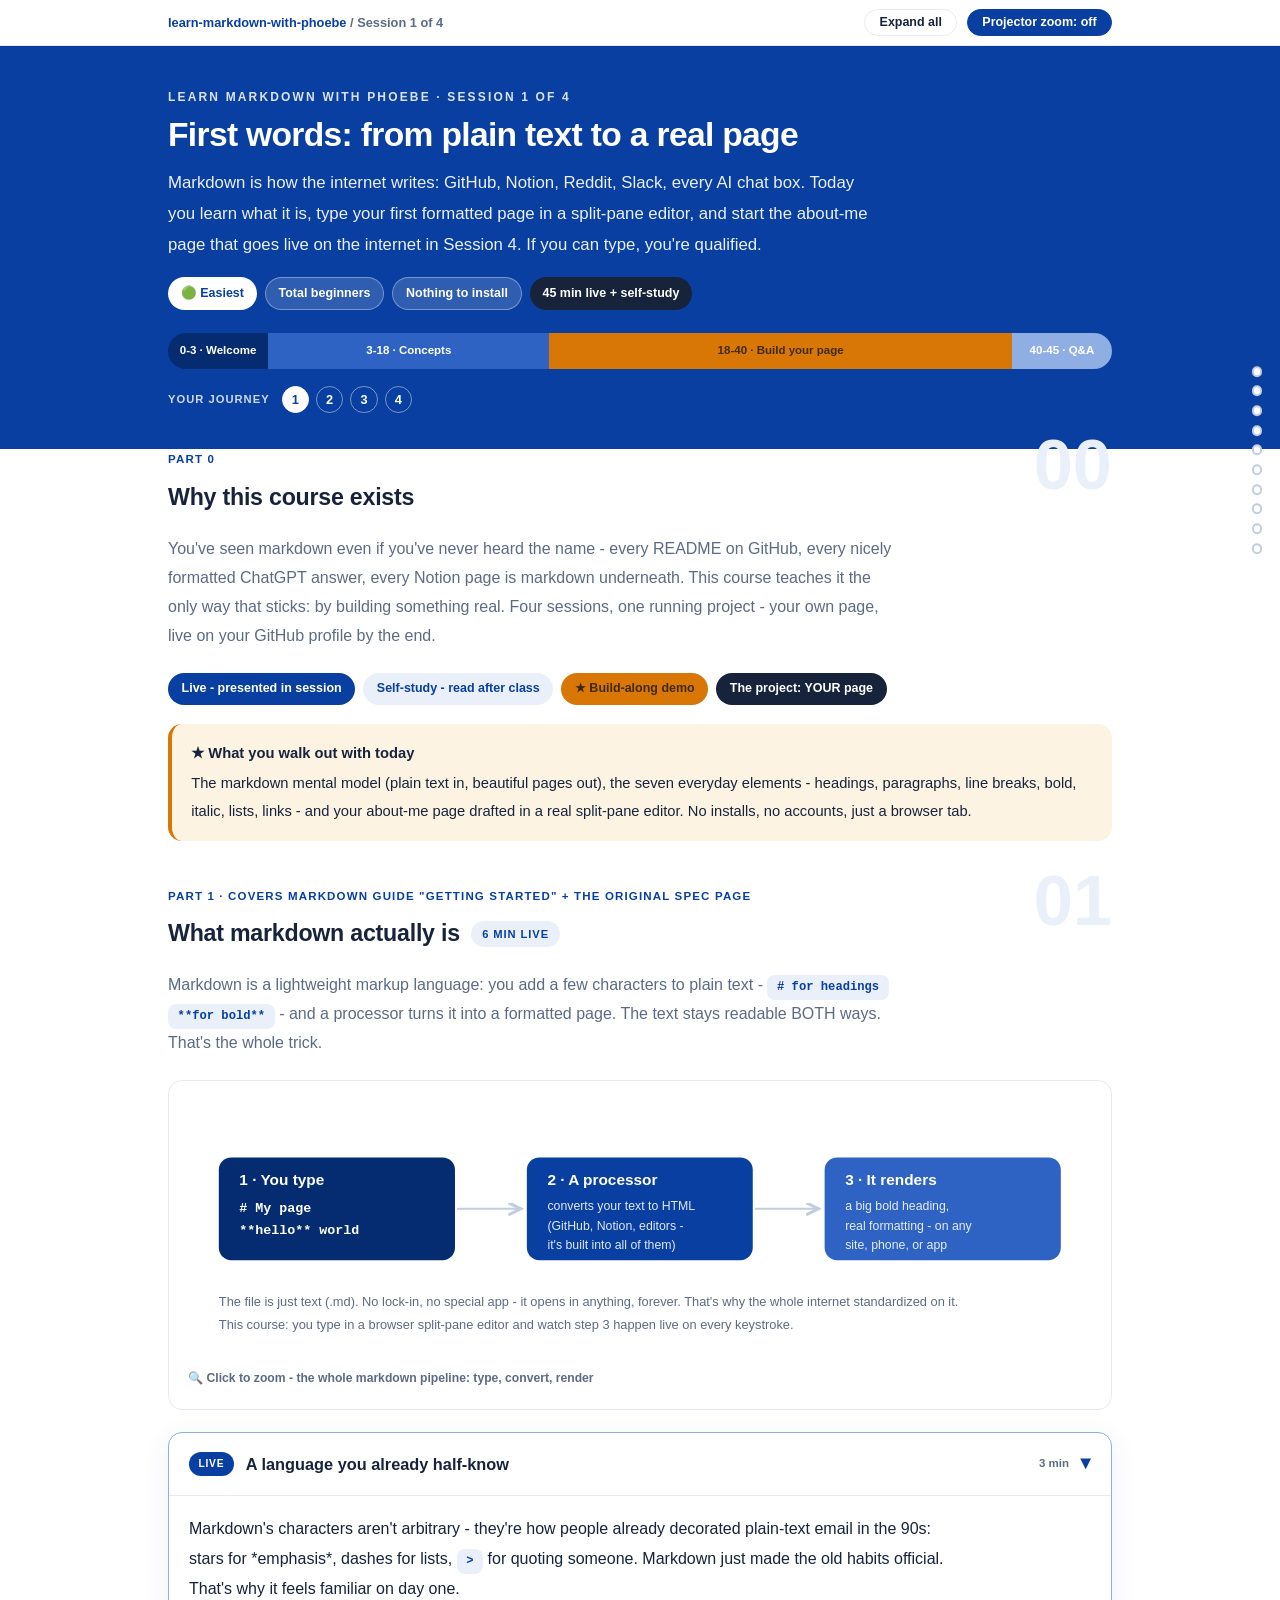
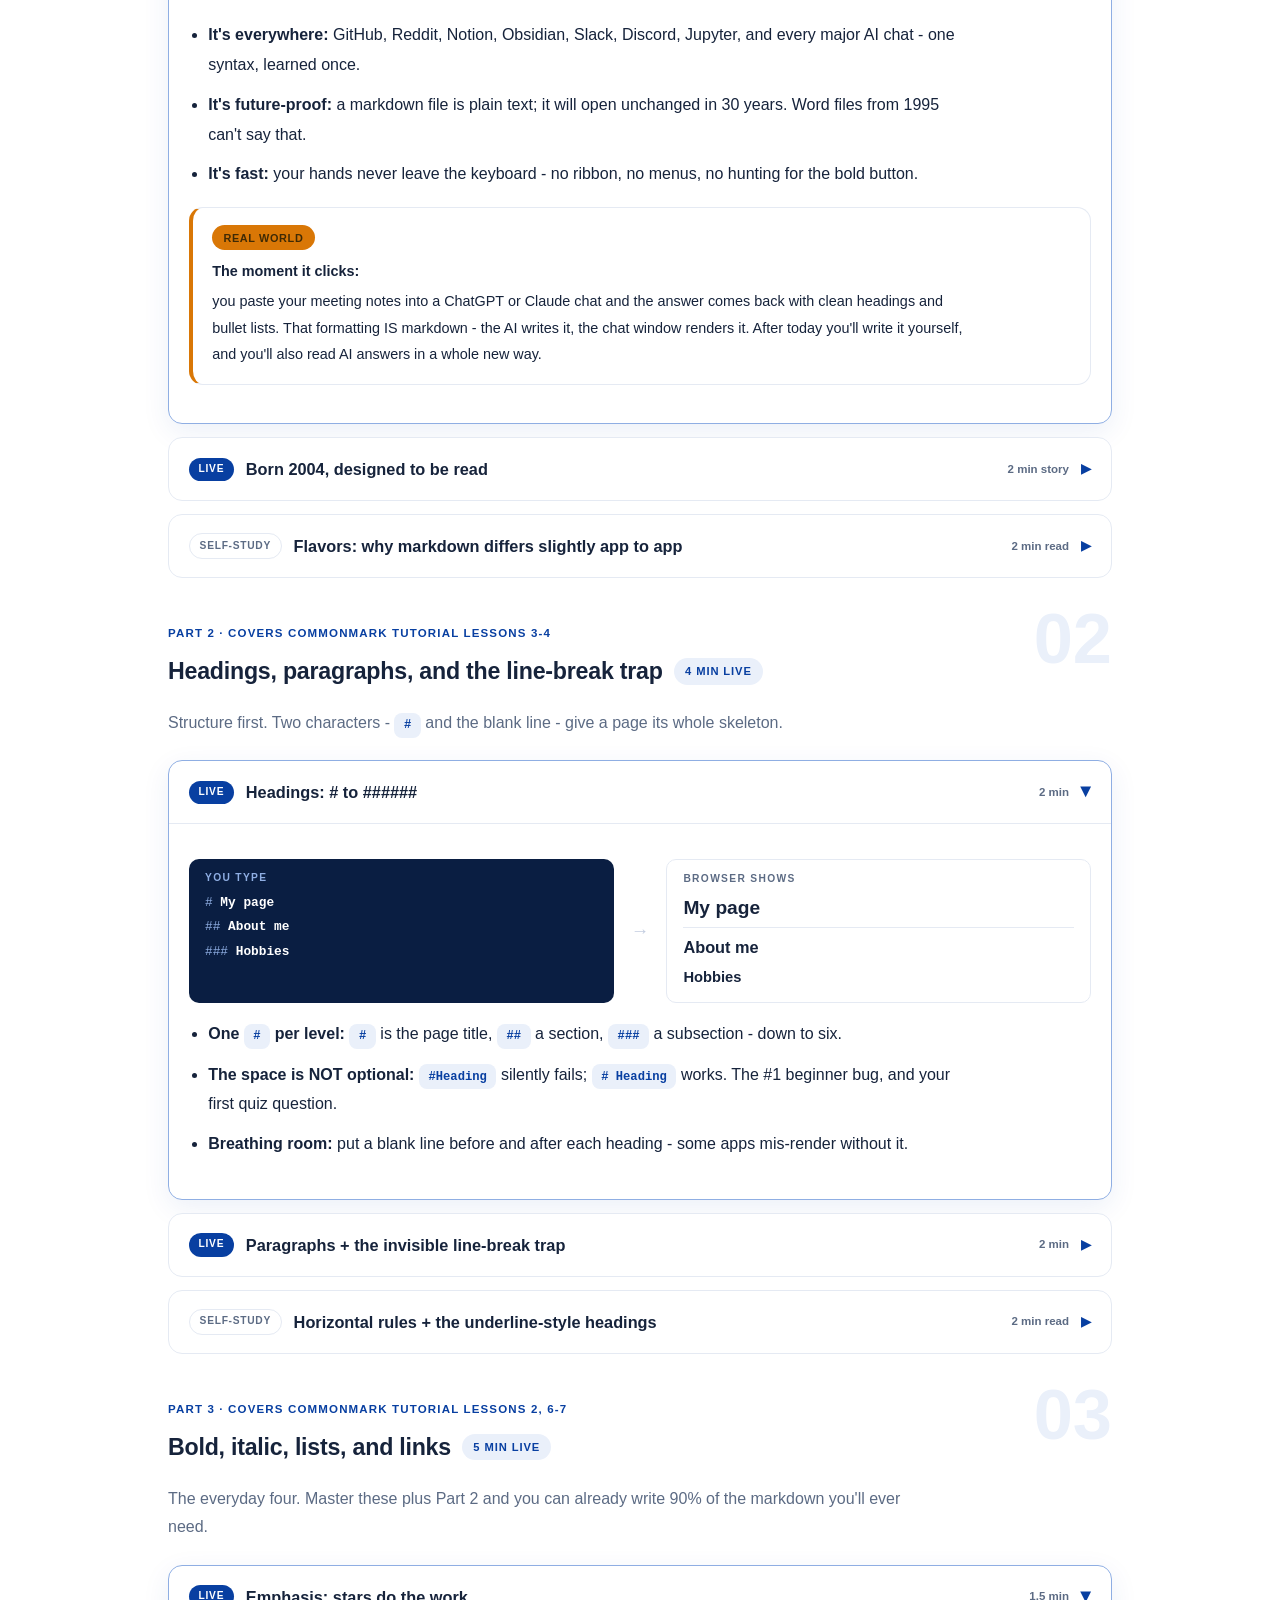
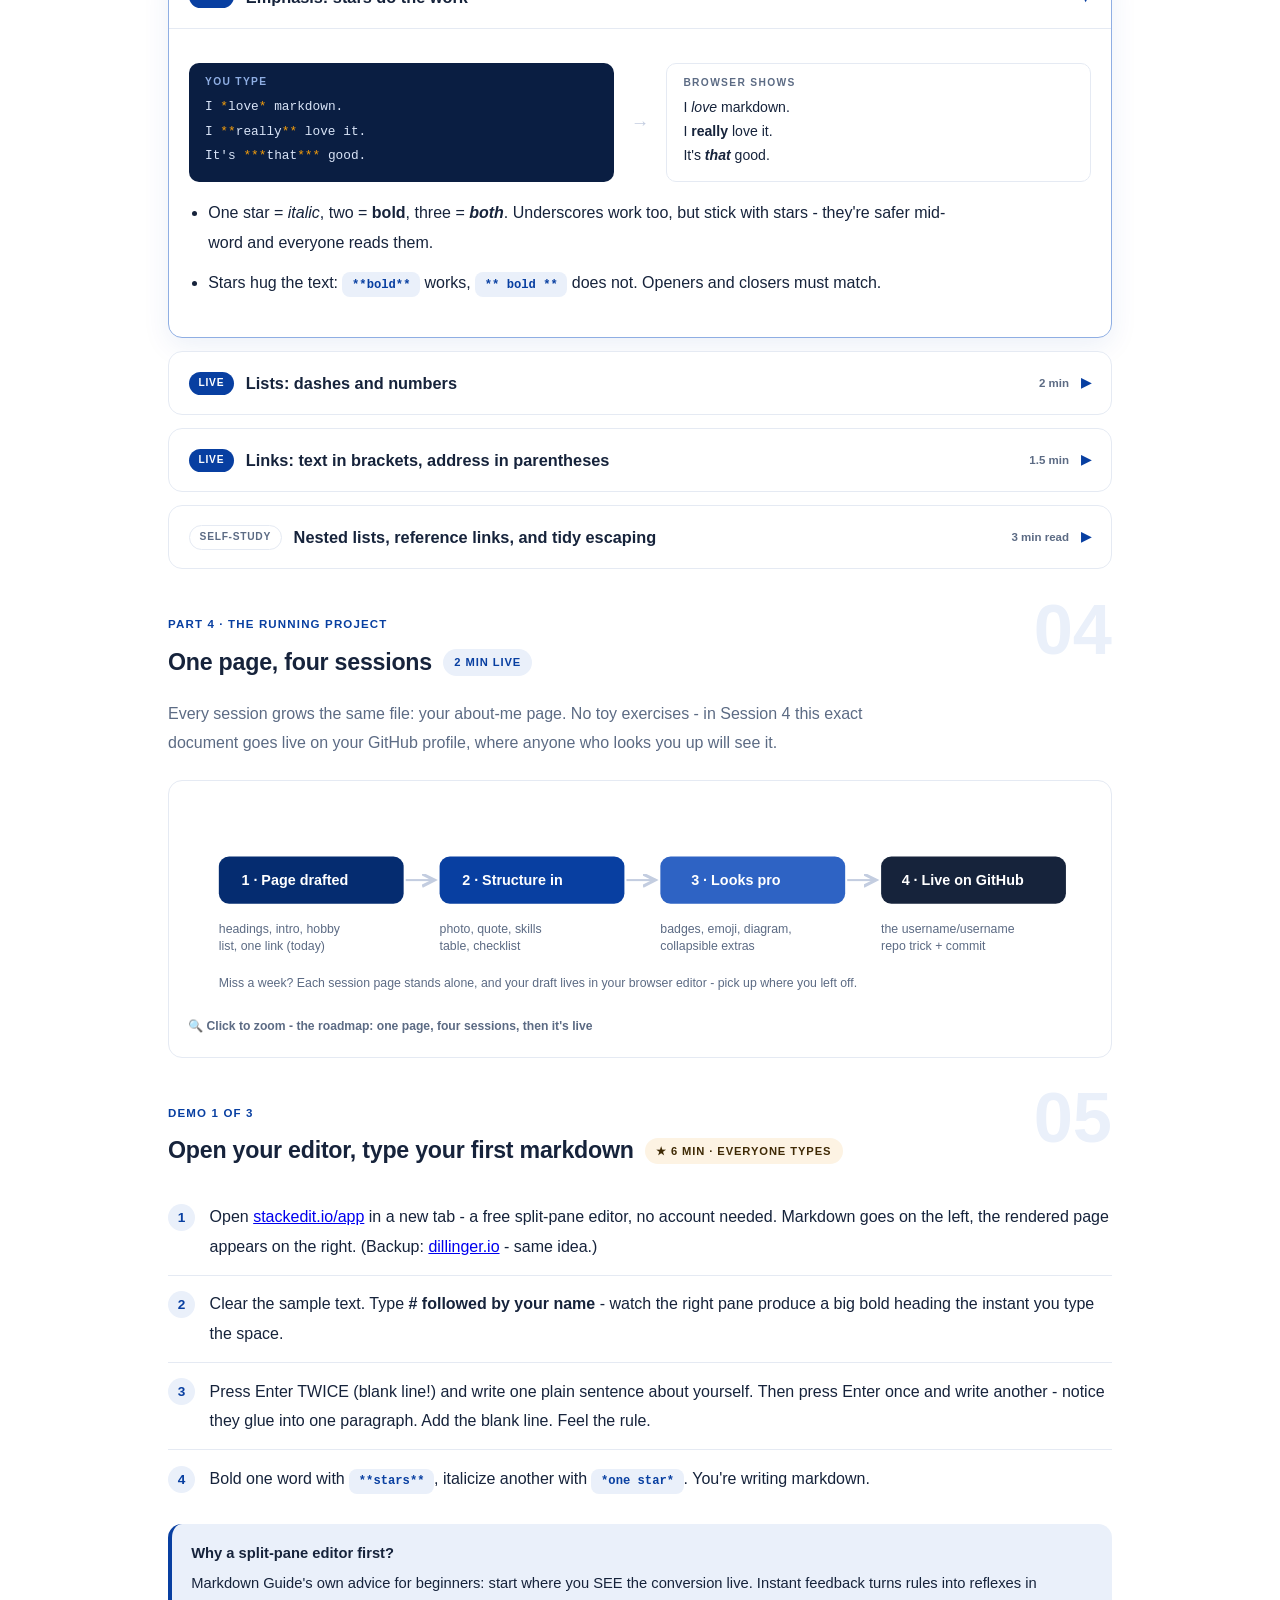
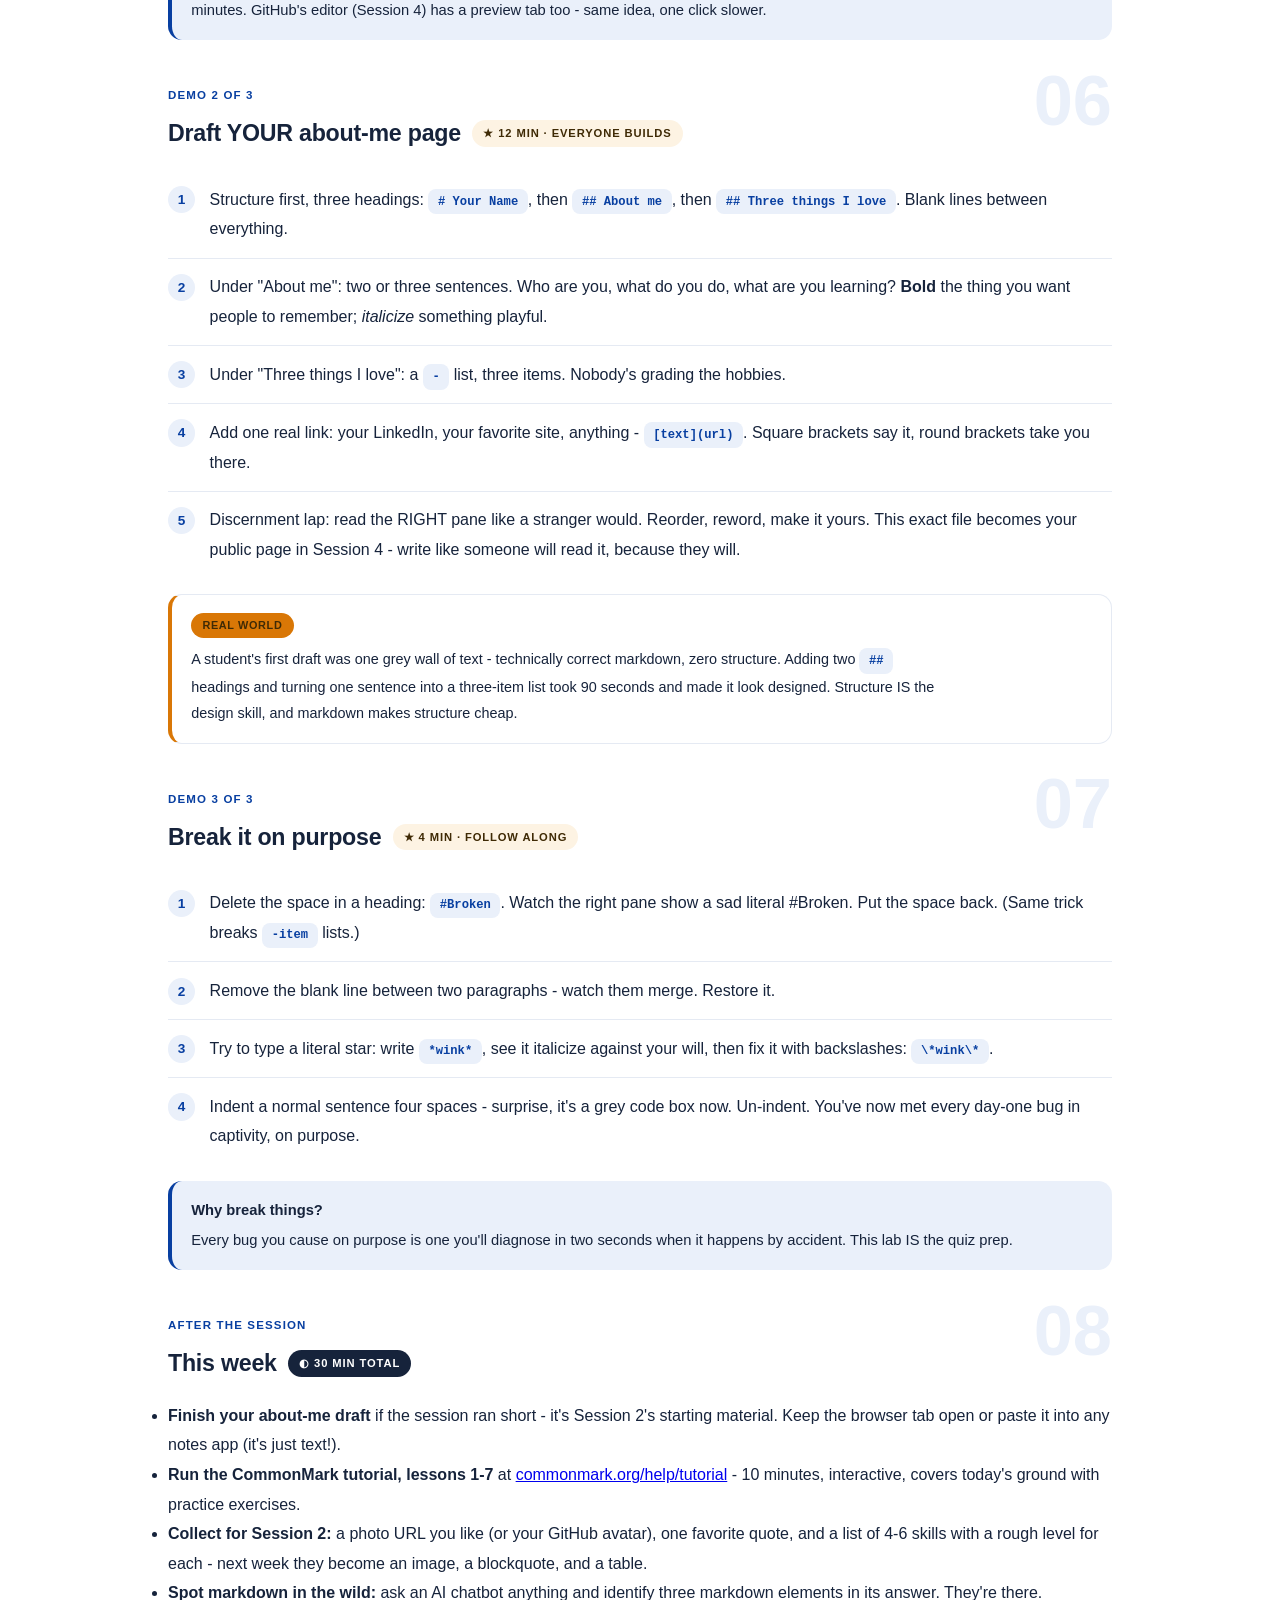
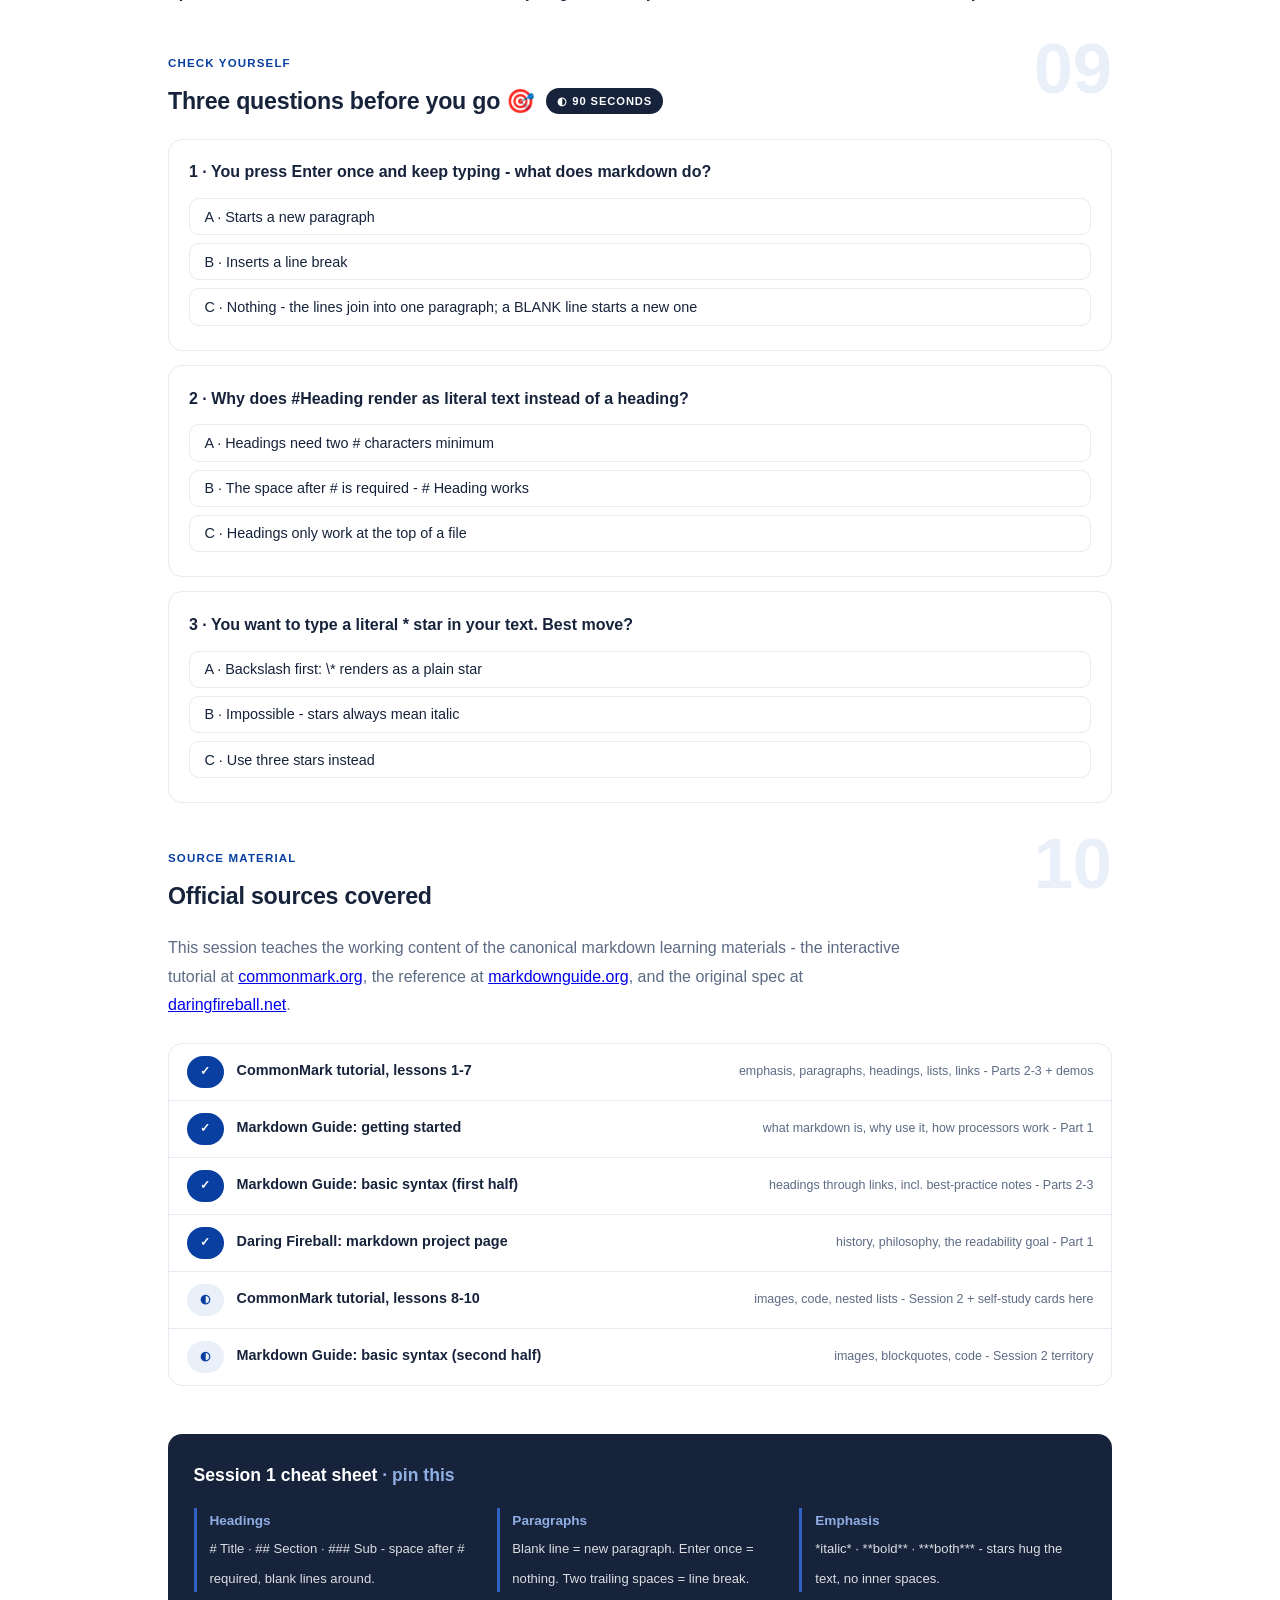
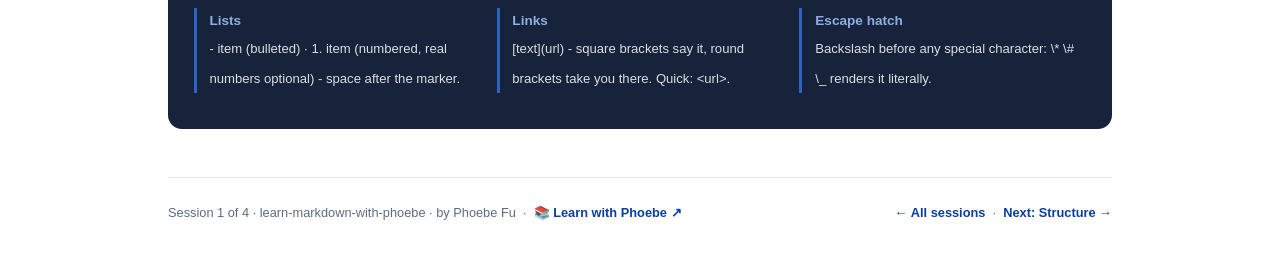
==== courses/01-first-words.html @ 5eac9757 "Add Learn with Phoebe hub backlink to footers" ====
<!DOCTYPE html>
<html lang="en">
<head>
<meta charset="UTF-8">
<meta name="viewport" content="width=device-width, initial-scale=1.0">
<title>Session 1 · First words: from plain text to a real page - learn markdown with phoebe</title>
<link rel="stylesheet" href="../assets/style.css?v=1">
</head>
<body>

<div class="toolbar">
  <div class="wrap">
    <span class="crumb"><a href="../index.html">learn-markdown-with-phoebe</a> / Session 1 of 4</span>
    <button class="btn" id="toggle-all" type="button">Expand all</button>
    <button class="btn primary" id="zoom-toggle" type="button">Projector zoom: off</button>
  </div>
</div>

<header class="masthead">
  <div class="wrap">
    <div class="eyebrow">Learn Markdown with Phoebe · Session 1 of 4</div>
    <h1>First words: <span class="accent">from plain text to a real page</span></h1>
    <p class="sub">Markdown is how the internet writes: GitHub, Notion, Reddit, Slack, every AI chat box. Today you learn what it is, type your first formatted page in a split-pane editor, and start the about-me page that goes live on the internet in Session 4. If you can type, you're qualified.</p>
    <div class="chip-row">
      <span class="chip level">🟢 Easiest</span>
      <span class="chip audience">Total beginners</span>
      <span class="chip audience">Nothing to install</span>
      <span class="chip time">45 min live + self-study</span>
    </div>
    <div class="agenda">
      <span class="a1" style="flex:1">0-3 · Welcome</span>
      <span class="a2" style="flex:3">3-18 · Concepts</span>
      <span class="a3" style="flex:5">18-40 · Build your page</span>
      <span class="a4" style="flex:1">40-45 · Q&amp;A</span>
    </div>
  </div>
</header>

<main class="wrap">

  <!-- ============ INTRO ============ -->
  <section class="section" id="intro">
    <div class="section-kicker">
      <span class="klabel">Part 0</span>
      <h2>Why this course exists</h2>
    </div>
    <p class="lede">You've seen markdown even if you've never heard the name - every README on GitHub, every nicely formatted ChatGPT answer, every Notion page is markdown underneath. This course teaches it the only way that sticks: by building something real. Four sessions, one running project - your own page, live on your GitHub profile by the end.</p>
    <div class="legend">
      <span class="pill solid">Live - presented in session</span>
      <span class="pill light">Self-study - read after class</span>
      <span class="pill amber">★ Build-along demo</span>
      <span class="pill inkpill">The project: YOUR page</span>
    </div>
    <div class="callout win">
      <strong>★ What you walk out with today</strong>
      The markdown mental model (plain text in, beautiful pages out), the seven everyday elements - headings, paragraphs, line breaks, bold, italic, lists, links - and your about-me page drafted in a real split-pane editor. No installs, no accounts, just a browser tab.
    </div>
  </section>

  <!-- ============ PART 1: WHAT MARKDOWN IS ============ -->
  <section class="section" id="what-markdown-is">
    <div class="section-kicker">
      <span class="klabel">Part 1 · covers Markdown Guide "getting started" + the original spec page</span>
      <h2>What markdown actually is <span class="tag concept">6 min live</span></h2>
    </div>
    <p class="lede">Markdown is a lightweight markup language: you add a few characters to plain text - <span class="syn-chip"># for headings</span> <span class="syn-chip">**for bold**</span> - and a processor turns it into a formatted page. The text stays readable BOTH ways. That's the whole trick.</p>

    <figure class="zoomable">
      <svg viewBox="0 0 880 250" xmlns="http://www.w3.org/2000/svg" role="img" aria-label="The markdown pipeline: you type plain text with markers, a processor converts it to HTML, and it renders everywhere">
        <style>
          .fwT { font: 700 15px Inter, sans-serif; fill: #FFFFFF; }
          .fwS { font: 400 12px Inter, sans-serif; fill: #FFFFFF; opacity: .88; }
          .fwM { font: 600 13px ui-monospace, Menlo, monospace; fill: #FFFFFF; }
          .fwX { font: 400 12.5px Inter, sans-serif; fill: #5C6B84; }
          .fwA { stroke: #C3CDE0; stroke-width: 2; fill: none; marker-end: url(#fwAh); }
        </style>
        <defs>
          <marker id="fwAh" markerWidth="8" markerHeight="8" refX="6" refY="3" orient="auto">
            <path d="M0,0 L6,3 L0,6" fill="none" stroke="#C3CDE0" stroke-width="1.5"/>
          </marker>
        </defs>
        <rect x="30" y="55" width="230" height="100" rx="12" fill="#052C70"/>
        <text class="fwT" x="50" y="82">1 · You type</text>
        <text class="fwM" x="50" y="108"># My page</text>
        <text class="fwM" x="50" y="130">**hello** world</text>
        <rect x="330" y="55" width="220" height="100" rx="12" fill="#083FA1"/>
        <text class="fwT" x="350" y="82">2 · A processor</text>
        <text class="fwS" x="350" y="106">converts your text to HTML</text>
        <text class="fwS" x="350" y="126">(GitHub, Notion, editors -</text>
        <text class="fwS" x="350" y="144">it's built into all of them)</text>
        <rect x="620" y="55" width="230" height="100" rx="12" fill="#2E63C4"/>
        <text class="fwT" x="640" y="82">3 · It renders</text>
        <text class="fwS" x="640" y="106">a big bold heading,</text>
        <text class="fwS" x="640" y="126">real formatting - on any</text>
        <text class="fwS" x="640" y="144">site, phone, or app</text>
        <line class="fwA" x1="262" y1="105" x2="324" y2="105"/>
        <line class="fwA" x1="552" y1="105" x2="614" y2="105"/>
        <text class="fwX" x="30" y="200">The file is just text (.md). No lock-in, no special app - it opens in anything, forever. That's why the whole internet standardized on it.</text>
        <text class="fwX" x="30" y="222">This course: you type in a browser split-pane editor and watch step 3 happen live on every keystroke.</text>
      </svg>
      <figcaption>🔍 Click to zoom - the whole markdown pipeline: type, convert, render</figcaption>
    </figure>

    <details class="card" open>
      <summary><span class="mode live">Live</span>A language you already half-know<span class="mini">3 min</span><span class="caret">▶</span></summary>
      <div class="body">
        <p>Markdown's characters aren't arbitrary - they're how people already decorated plain-text email in the 90s: stars for *emphasis*, dashes for lists, <span class="syn-chip">&gt;</span> for quoting someone. Markdown just made the old habits official. That's why it feels familiar on day one.</p>
        <ul>
          <li><strong>It's everywhere:</strong> GitHub, Reddit, Notion, Obsidian, Slack, Discord, Jupyter, and every major AI chat - one syntax, learned once.</li>
          <li><strong>It's future-proof:</strong> a markdown file is plain text; it will open unchanged in 30 years. Word files from 1995 can't say that.</li>
          <li><strong>It's fast:</strong> your hands never leave the keyboard - no ribbon, no menus, no hunting for the bold button.</li>
        </ul>
        <div class="callout example">
          <span class="ex-pill">Real world</span>
          <p><strong>The moment it clicks:</strong> you paste your meeting notes into a ChatGPT or Claude chat and the answer comes back with clean headings and bullet lists. That formatting IS markdown - the AI writes it, the chat window renders it. After today you'll write it yourself, and you'll also read AI answers in a whole new way.</p>
        </div>
      </div>
    </details>

    <details class="card">
      <summary><span class="mode live">Live</span>Born 2004, designed to be read<span class="mini">2 min story</span><span class="caret">▶</span></summary>
      <div class="body">
        <p>John Gruber released Markdown in 2004 (final version 1.0.1, December 2004), with feedback from Aaron Swartz. The design goal, in Gruber's own words: make it "as readable as possible" - a markdown document should be publishable as-is, as plain text, without looking like it's been marked up with tags.</p>
        <p>Compare: HTML needs <span class="syn-chip">&lt;strong&gt;bold&lt;/strong&gt;</span>, markdown needs <span class="syn-chip">**bold**</span>. Both produce the same result - one of them you can still read as you type it. Twenty years later that one decision is why markdown won.</p>
      </div>
    </details>

    <details class="card">
      <summary><span class="mode self">Self-study</span>Flavors: why markdown differs slightly app to app<span class="mini">2 min read</span><span class="caret">▶</span></summary>
      <div class="body">
        <p>Practically every app implements markdown a little differently - these variants are called <strong>flavors</strong>, like dialects of one language. Two names worth knowing now:</p>
        <ul>
          <li><strong>CommonMark:</strong> the standardized core - the basics you learn today work everywhere.</li>
          <li><strong>GitHub Flavored Markdown (GFM):</strong> CommonMark plus extras - tables, checklists, emoji shortcodes. Sessions 2-3 territory, and what your profile page will use.</li>
        </ul>
        <p>Rule of thumb: the Session 1 elements are universal; anything fancier, check the app. The deep-dive track (DD2) maps the whole flavor landscape if you get curious.</p>
      </div>
    </details>
  </section>

  <!-- ============ PART 2: HEADINGS + PARAGRAPHS ============ -->
  <section class="section" id="headings-paragraphs">
    <div class="section-kicker">
      <span class="klabel">Part 2 · covers CommonMark tutorial lessons 3-4</span>
      <h2>Headings, paragraphs, and the line-break trap <span class="tag concept">4 min live</span></h2>
    </div>
    <p class="lede">Structure first. Two characters - <span class="syn-chip">#</span> and the blank line - give a page its whole skeleton.</p>

    <details class="card" open>
      <summary><span class="mode live">Live</span>Headings: # to ######<span class="mini">2 min</span><span class="caret">▶</span></summary>
      <div class="body">
        <div class="rawpair">
          <div class="rp-raw"><span class="rp-label">You type</span><span class="mk"># </span><span class="mkw">My page</span>
<span class="mk">## </span><span class="mkw">About me</span>
<span class="mk">### </span><span class="mkw">Hobbies</span></div>
          <span class="rp-arrow">→</span>
          <div class="rp-out"><span class="rp-label">Browser shows</span>
            <div class="rh" style="font-size:1.2rem">My page</div>
            <div style="font-size:1.02rem;font-weight:800;margin:.3rem 0 .2rem">About me</div>
            <div style="font-size:.92rem;font-weight:800">Hobbies</div>
          </div>
        </div>
        <ul>
          <li><strong>One <span class="syn-chip">#</span> per level:</strong> <span class="syn-chip">#</span> is the page title, <span class="syn-chip">##</span> a section, <span class="syn-chip">###</span> a subsection - down to six.</li>
          <li><strong>The space is NOT optional:</strong> <span class="syn-chip">#Heading</span> silently fails; <span class="syn-chip"># Heading</span> works. The #1 beginner bug, and your first quiz question.</li>
          <li><strong>Breathing room:</strong> put a blank line before and after each heading - some apps mis-render without it.</li>
        </ul>
      </div>
    </details>

    <details class="card">
      <summary><span class="mode live">Live</span>Paragraphs + the invisible line-break trap<span class="mini">2 min</span><span class="caret">▶</span></summary>
      <div class="body">
        <div class="rawpair">
          <div class="rp-raw"><span class="rp-label">You type</span><span class="mkw">Line one.</span>
<span class="mkw">Line two - SAME paragraph!</span>

<span class="mkw">Blank line = new paragraph.</span></div>
          <span class="rp-arrow">→</span>
          <div class="rp-out"><span class="rp-label">Browser shows</span>
            <p>Line one. Line two - SAME paragraph!</p>
            <p style="margin-top:.6rem">Blank line = new paragraph.</p>
          </div>
        </div>
        <ul>
          <li><strong>Enter once does nothing.</strong> Markdown joins consecutive lines into one paragraph. A <strong>blank line</strong> starts a new one.</li>
          <li><strong>Want a line break WITHOUT a new paragraph?</strong> End the line with two spaces, or write <span class="syn-chip">&lt;br&gt;</span>. The two-space version is invisible in your editor - the classic trap when a poem or address won't break.</li>
          <li><strong>Never indent paragraphs.</strong> Four leading spaces means "code" in markdown - your text would render in a monospace box (Session 2 explains why).</li>
        </ul>
        <div class="callout tip">
          <strong>The debugging reflex</strong>
          Text glued together that should be separate? You forgot a blank line. Text in a weird grey box? You indented it. Those two fixes solve most day-one confusion.
        </div>
      </div>
    </details>

    <details class="card">
      <summary><span class="mode self">Self-study</span>Horizontal rules + the underline-style headings<span class="mini">2 min read</span><span class="caret">▶</span></summary>
      <div class="body">
        <ul>
          <li><strong>Horizontal rule:</strong> three or more dashes <span class="syn-chip">---</span> alone on a line draw a divider. Keep a blank line above it - text directly above <span class="syn-chip">---</span> turns into a heading instead (see next point).</li>
          <li><strong>Setext headings:</strong> the older style - underline text with <span class="syn-chip">===</span> for a level-1 or <span class="syn-chip">---</span> for a level-2 heading. You'll see it in the wild; writing <span class="syn-chip">#</span> style is cleaner.</li>
          <li><strong>Escaping accidents:</strong> a line that starts with a character markdown cares about (like a literal <span class="syn-chip">#</span> or <span class="syn-chip">-</span>) renders as formatting unless you put a backslash in front: <span class="syn-chip">\# not a heading</span>. Full escapable set: <span class="syn-chip">\ ` * _ { } [ ] &lt; &gt; ( ) # + - . ! |</span></li>
        </ul>
      </div>
    </details>
  </section>

  <!-- ============ PART 3: EMPHASIS, LISTS, LINKS ============ -->
  <section class="section" id="emphasis-lists-links">
    <div class="section-kicker">
      <span class="klabel">Part 3 · covers CommonMark tutorial lessons 2, 6-7</span>
      <h2>Bold, italic, lists, and links <span class="tag concept">5 min live</span></h2>
    </div>
    <p class="lede">The everyday four. Master these plus Part 2 and you can already write 90% of the markdown you'll ever need.</p>

    <details class="card" open>
      <summary><span class="mode live">Live</span>Emphasis: stars do the work<span class="mini">1.5 min</span><span class="caret">▶</span></summary>
      <div class="body">
        <div class="rawpair">
          <div class="rp-raw"><span class="rp-label">You type</span>I <span class="mkb">*</span>love<span class="mkb">*</span> markdown.
I <span class="mkb">**</span>really<span class="mkb">**</span> love it.
It's <span class="mkb">***</span>that<span class="mkb">***</span> good.</div>
          <span class="rp-arrow">→</span>
          <div class="rp-out"><span class="rp-label">Browser shows</span>
            <p>I <em>love</em> markdown.<br>I <strong>really</strong> love it.<br>It's <strong><em>that</em></strong> good.</p>
          </div>
        </div>
        <ul>
          <li>One star = <em>italic</em>, two = <strong>bold</strong>, three = <strong><em>both</em></strong>. Underscores work too, but stick with stars - they're safer mid-word and everyone reads them.</li>
          <li>Stars hug the text: <span class="syn-chip">**bold**</span> works, <span class="syn-chip">** bold **</span> does not. Openers and closers must match.</li>
        </ul>
      </div>
    </details>

    <details class="card">
      <summary><span class="mode live">Live</span>Lists: dashes and numbers<span class="mini">2 min</span><span class="caret">▶</span></summary>
      <div class="body">
        <div class="rawpair">
          <div class="rp-raw"><span class="rp-label">You type</span><span class="mk">- </span>coffee
<span class="mk">- </span>hiking
<span class="mk">- </span>data viz

<span class="mk">1. </span>wake up
<span class="mk">1. </span>coffee first
<span class="mk">1. </span>then everything else</div>
          <span class="rp-arrow">→</span>
          <div class="rp-out"><span class="rp-label">Browser shows</span>
            <ul><li>coffee</li><li>hiking</li><li>data viz</li></ul>
            <ol style="margin:.4rem 0 0 1.2rem"><li>wake up</li><li>coffee first</li><li>then everything else</li></ol>
          </div>
        </div>
        <ul>
          <li><strong>Bulleted:</strong> start lines with <span class="syn-chip">- </span> (space required after the dash - same rule as headings). <span class="syn-chip">*</span> and <span class="syn-chip">+</span> also work; pick ONE marker and stay consistent within a list.</li>
          <li><strong>Numbered:</strong> <span class="syn-chip">1. </span> with a period, not a parenthesis. Fun fact: the actual numbers don't matter - all <span class="syn-chip">1.</span> renders as 1, 2, 3. Lazy numbering is a pro habit (insert items without renumbering).</li>
        </ul>
      </div>
    </details>

    <details class="card">
      <summary><span class="mode live">Live</span>Links: text in brackets, address in parentheses<span class="mini">1.5 min</span><span class="caret">▶</span></summary>
      <div class="body">
        <div class="rawpair">
          <div class="rp-raw"><span class="rp-label">You type</span>Find me on <span class="mk">[</span><span class="mkw">LinkedIn</span><span class="mk">](</span>https://linkedin.com<span class="mk">)</span>.</div>
          <span class="rp-arrow">→</span>
          <div class="rp-out"><span class="rp-label">Browser shows</span>
            <p>Find me on <a href="#" onclick="return false" style="color:var(--indigo)">LinkedIn</a>.</p>
          </div>
        </div>
        <ul>
          <li>Memory hook: <strong>square brackets say it, round brackets take you there</strong> - <span class="syn-chip">[text](url)</span>, no space between them.</li>
          <li>Bare URL in a hurry? Wrap it in angle brackets: <span class="syn-chip">&lt;https://example.com&gt;</span> becomes a clickable link.</li>
        </ul>
      </div>
    </details>

    <details class="card">
      <summary><span class="mode self">Self-study</span>Nested lists, reference links, and tidy escaping<span class="mini">3 min read</span><span class="caret">▶</span></summary>
      <div class="body">
        <ul>
          <li><strong>Nested lists:</strong> indent the sub-item four spaces under its parent. (Some apps accept two - four is the standard that works everywhere.)</li>
          <li><strong>Reference-style links:</strong> keep long URLs out of your sentences - write <span class="syn-chip">[my talk][1]</span> in the text and <span class="syn-chip">[1]: https://very-long-url...</span> at the bottom of the file. Same rendering, tidier source.</li>
          <li><strong>Links with titles:</strong> <span class="syn-chip">[text](url "hover text")</span> adds a tooltip.</li>
          <li><strong>Literal stars and dashes:</strong> writing about markdown itself, or a filename with underscores? Backslash first: <span class="syn-chip">\*not italic\*</span>.</li>
        </ul>
      </div>
    </details>
  </section>

  <!-- ============ PART 4: THE PROJECT ============ -->
  <section class="section" id="the-project">
    <div class="section-kicker">
      <span class="klabel">Part 4 · the running project</span>
      <h2>One page, four sessions <span class="tag concept">2 min live</span></h2>
    </div>
    <p class="lede">Every session grows the same file: your about-me page. No toy exercises - in Session 4 this exact document goes live on your GitHub profile, where anyone who looks you up will see it.</p>

    <figure class="zoomable">
      <svg viewBox="0 0 880 200" xmlns="http://www.w3.org/2000/svg" role="img" aria-label="The four-session roadmap: draft the page, add structure, polish it, ship it live">
        <style>
          .fwrT { font: 700 14px Inter, sans-serif; fill: #FFFFFF; }
          .fwrX { font: 400 12px Inter, sans-serif; fill: #5C6B84; }
          .fwrA { stroke: #C3CDE0; stroke-width: 2; fill: none; marker-end: url(#fwrAh); }
        </style>
        <defs>
          <marker id="fwrAh" markerWidth="8" markerHeight="8" refX="6" refY="3" orient="auto">
            <path d="M0,0 L6,3 L0,6" fill="none" stroke="#C3CDE0" stroke-width="1.5"/>
          </marker>
        </defs>
        <rect x="30" y="55" width="180" height="46" rx="10" fill="#052C70"/>
        <text class="fwrT" x="52" y="83">1 · Page drafted</text>
        <rect x="245" y="55" width="180" height="46" rx="10" fill="#083FA1"/>
        <text class="fwrT" x="267" y="83">2 · Structure in</text>
        <rect x="460" y="55" width="180" height="46" rx="10" fill="#2E63C4"/>
        <text class="fwrT" x="490" y="83">3 · Looks pro</text>
        <rect x="675" y="55" width="180" height="46" rx="10" fill="#16233B"/>
        <text class="fwrT" x="695" y="83">4 · Live on GitHub</text>
        <line class="fwrA" x1="212" y1="78" x2="240" y2="78"/>
        <line class="fwrA" x1="427" y1="78" x2="455" y2="78"/>
        <line class="fwrA" x1="642" y1="78" x2="670" y2="78"/>
        <text class="fwrX" x="30" y="130">headings, intro, hobby</text>
        <text class="fwrX" x="30" y="146">list, one link (today)</text>
        <text class="fwrX" x="245" y="130">photo, quote, skills</text>
        <text class="fwrX" x="245" y="146">table, checklist</text>
        <text class="fwrX" x="460" y="130">badges, emoji, diagram,</text>
        <text class="fwrX" x="460" y="146">collapsible extras</text>
        <text class="fwrX" x="675" y="130">the username/username</text>
        <text class="fwrX" x="675" y="146">repo trick + commit</text>
        <text class="fwrX" x="30" y="182">Miss a week? Each session page stands alone, and your draft lives in your browser editor - pick up where you left off.</text>
      </svg>
      <figcaption>🔍 Click to zoom - the roadmap: one page, four sessions, then it's live</figcaption>
    </figure>
  </section>

  <!-- ============ DEMO 1 ============ -->
  <section class="section" id="demo-1">
    <div class="section-kicker">
      <span class="klabel">Demo 1 of 3</span>
      <h2>Open your editor, type your first markdown <span class="tag demo">★ 6 min · everyone types</span></h2>
    </div>
    <div class="steps">
      <div class="step"><p>Open <a href="https://stackedit.io/app">stackedit.io/app</a> in a new tab - a free split-pane editor, no account needed. Markdown goes on the left, the rendered page appears on the right. (Backup: <a href="https://dillinger.io">dillinger.io</a> - same idea.)</p></div>
      <div class="step"><p>Clear the sample text. Type <strong># followed by your name</strong> - watch the right pane produce a big bold heading the instant you type the space.</p></div>
      <div class="step"><p>Press Enter TWICE (blank line!) and write one plain sentence about yourself. Then press Enter once and write another - notice they glue into one paragraph. Add the blank line. Feel the rule.</p></div>
      <div class="step"><p>Bold one word with <span class="syn-chip">**stars**</span>, italicize another with <span class="syn-chip">*one star*</span>. You're writing markdown.</p></div>
    </div>
    <div class="callout tip">
      <strong>Why a split-pane editor first?</strong>
      Markdown Guide's own advice for beginners: start where you SEE the conversion live. Instant feedback turns rules into reflexes in minutes. GitHub's editor (Session 4) has a preview tab too - same idea, one click slower.
    </div>
  </section>

  <!-- ============ DEMO 2 ============ -->
  <section class="section" id="demo-2">
    <div class="section-kicker">
      <span class="klabel">Demo 2 of 3</span>
      <h2>Draft YOUR about-me page <span class="tag demo">★ 12 min · everyone builds</span></h2>
    </div>
    <div class="steps">
      <div class="step"><p>Structure first, three headings: <span class="syn-chip"># Your Name</span>, then <span class="syn-chip">## About me</span>, then <span class="syn-chip">## Three things I love</span>. Blank lines between everything.</p></div>
      <div class="step"><p>Under "About me": two or three sentences. Who are you, what do you do, what are you learning? <strong>Bold</strong> the thing you want people to remember; <em>italicize</em> something playful.</p></div>
      <div class="step"><p>Under "Three things I love": a <span class="syn-chip">- </span> list, three items. Nobody's grading the hobbies.</p></div>
      <div class="step"><p>Add one real link: your LinkedIn, your favorite site, anything - <span class="syn-chip">[text](url)</span>. Square brackets say it, round brackets take you there.</p></div>
      <div class="step"><p>Discernment lap: read the RIGHT pane like a stranger would. Reorder, reword, make it yours. This exact file becomes your public page in Session 4 - write like someone will read it, because they will.</p></div>
    </div>
    <div class="callout example">
      <span class="ex-pill">Real world</span>
      <p>A student's first draft was one grey wall of text - technically correct markdown, zero structure. Adding two <span class="syn-chip">##</span> headings and turning one sentence into a three-item list took 90 seconds and made it look designed. Structure IS the design skill, and markdown makes structure cheap.</p>
    </div>
  </section>

  <!-- ============ DEMO 3 ============ -->
  <section class="section" id="demo-3">
    <div class="section-kicker">
      <span class="klabel">Demo 3 of 3</span>
      <h2>Break it on purpose <span class="tag demo">★ 4 min · follow along</span></h2>
    </div>
    <div class="steps">
      <div class="step"><p>Delete the space in a heading: <span class="syn-chip">#Broken</span>. Watch the right pane show a sad literal #Broken. Put the space back. (Same trick breaks <span class="syn-chip">-item</span> lists.)</p></div>
      <div class="step"><p>Remove the blank line between two paragraphs - watch them merge. Restore it.</p></div>
      <div class="step"><p>Try to type a literal star: write <span class="syn-chip">*wink*</span>, see it italicize against your will, then fix it with backslashes: <span class="syn-chip">\*wink\*</span>.</p></div>
      <div class="step"><p>Indent a normal sentence four spaces - surprise, it's a grey code box now. Un-indent. You've now met every day-one bug in captivity, on purpose.</p></div>
    </div>
    <div class="callout tip">
      <strong>Why break things?</strong>
      Every bug you cause on purpose is one you'll diagnose in two seconds when it happens by accident. This lab IS the quiz prep.
    </div>
  </section>

  <!-- ============ HOMEWORK ============ -->
  <section class="section" id="exercise">
    <div class="section-kicker">
      <span class="klabel">After the session</span>
      <h2>This week <span class="tag exercise">◐ 30 min total</span></h2>
    </div>
    <ul>
      <li><strong>Finish your about-me draft</strong> if the session ran short - it's Session 2's starting material. Keep the browser tab open or paste it into any notes app (it's just text!).</li>
      <li><strong>Run the CommonMark tutorial, lessons 1-7</strong> at <a href="https://commonmark.org/help/tutorial/">commonmark.org/help/tutorial</a> - 10 minutes, interactive, covers today's ground with practice exercises.</li>
      <li><strong>Collect for Session 2:</strong> a photo URL you like (or your GitHub avatar), one favorite quote, and a list of 4-6 skills with a rough level for each - next week they become an image, a blockquote, and a table.</li>
      <li><strong>Spot markdown in the wild:</strong> ask an AI chatbot anything and identify three markdown elements in its answer. They're there.</li>
    </ul>
  </section>

  <!-- ============ QUIZ ============ -->
  <section class="section" id="quiz">
    <div class="section-kicker">
      <span class="klabel">Check yourself</span>
      <h2>Three questions before you go 🎯 <span class="tag exercise">◐ 90 seconds</span></h2>
    </div>
    <div class="quiz-q" data-answer="2">
      <p class="qtext">1 · You press Enter once and keep typing - what does markdown do?</p>
      <button class="qopt" type="button">A · Starts a new paragraph</button>
      <button class="qopt" type="button">B · Inserts a line break</button>
      <button class="qopt" type="button">C · Nothing - the lines join into one paragraph; a BLANK line starts a new one</button>
      <p class="qwhy">Enter once does nothing. Blank line = new paragraph; two trailing spaces or &lt;br&gt; = line break within one.</p>
    </div>
    <div class="quiz-q" data-answer="1">
      <p class="qtext">2 · Why does #Heading render as literal text instead of a heading?</p>
      <button class="qopt" type="button">A · Headings need two # characters minimum</button>
      <button class="qopt" type="button">B · The space after # is required - # Heading works</button>
      <button class="qopt" type="button">C · Headings only work at the top of a file</button>
      <p class="qwhy">Space after the marker - the same rule saves your lists (- item) too. The #1 beginner bug, now yours to never make.</p>
    </div>
    <div class="quiz-q" data-answer="0">
      <p class="qtext">3 · You want to type a literal * star in your text. Best move?</p>
      <button class="qopt" type="button">A · Backslash first: \* renders as a plain star</button>
      <button class="qopt" type="button">B · Impossible - stars always mean italic</button>
      <button class="qopt" type="button">C · Use three stars instead</button>
      <p class="qwhy">Backslash escapes any markdown character: \ ` * _ { } [ ] &lt; &gt; ( ) # + - . ! | - the get-out-of-formatting-free card.</p>
    </div>
    <p class="quiz-score"></p>
  </section>

  <!-- ============ OFFICIAL SOURCES ============ -->
  <section class="section" id="official">
    <div class="section-kicker">
      <span class="klabel">Source material</span>
      <h2>Official sources covered</h2>
    </div>
    <p class="lede">This session teaches the working content of the canonical markdown learning materials - the interactive tutorial at <a href="https://commonmark.org/help/">commonmark.org</a>, the reference at <a href="https://www.markdownguide.org/">markdownguide.org</a>, and the original spec at <a href="https://daringfireball.net/projects/markdown/">daringfireball.net</a>.</p>
    <div class="covered">
      <div class="covered-row"><span class="status pill solid">✓</span><span class="name">CommonMark tutorial, lessons 1-7</span><span class="note">emphasis, paragraphs, headings, lists, links - Parts 2-3 + demos</span></div>
      <div class="covered-row"><span class="status pill solid">✓</span><span class="name">Markdown Guide: getting started</span><span class="note">what markdown is, why use it, how processors work - Part 1</span></div>
      <div class="covered-row"><span class="status pill solid">✓</span><span class="name">Markdown Guide: basic syntax (first half)</span><span class="note">headings through links, incl. best-practice notes - Parts 2-3</span></div>
      <div class="covered-row"><span class="status pill solid">✓</span><span class="name">Daring Fireball: markdown project page</span><span class="note">history, philosophy, the readability goal - Part 1</span></div>
      <div class="covered-row"><span class="status pill light">◐</span><span class="name">CommonMark tutorial, lessons 8-10</span><span class="note">images, code, nested lists - Session 2 + self-study cards here</span></div>
      <div class="covered-row"><span class="status pill light">◐</span><span class="name">Markdown Guide: basic syntax (second half)</span><span class="note">images, blockquotes, code - Session 2 territory</span></div>
    </div>
  </section>

  <!-- ============ CHEAT SHEET ============ -->
  <section class="cheat" id="cheatsheet">
    <h3>Session 1 cheat sheet <span>· pin this</span></h3>
    <div class="grid-2">
      <div class="cheat-item"><b>Headings</b><span># Title · ## Section · ### Sub - space after # required, blank lines around.</span></div>
      <div class="cheat-item"><b>Paragraphs</b><span>Blank line = new paragraph. Enter once = nothing. Two trailing spaces = line break.</span></div>
      <div class="cheat-item"><b>Emphasis</b><span>*italic* · **bold** · ***both*** - stars hug the text, no inner spaces.</span></div>
      <div class="cheat-item"><b>Lists</b><span>- item (bulleted) · 1. item (numbered, real numbers optional) - space after the marker.</span></div>
      <div class="cheat-item"><b>Links</b><span>[text](url) - square brackets say it, round brackets take you there. Quick: &lt;url&gt;.</span></div>
      <div class="cheat-item"><b>Escape hatch</b><span>Backslash before any special character: \* \# \_ renders it literally.</span></div>
    </div>
  </section>

  <footer class="pagefoot">
    <span>Session 1 of 4 · learn-markdown-with-phoebe · by Phoebe Fu &nbsp;·&nbsp; 📚 <a href="https://phoebefu6.github.io/learn-with-phoebe/">Learn with Phoebe ↗</a></span>
    <span><a href="../index.html">← All sessions</a> &nbsp;·&nbsp; <a href="02-structure.html">Next: Structure →</a></span>
  </footer>

</main>

<script src="../assets/app.js?v=1"></script>
</body>
</html>
---- assets/style.css ----
/* learn-claude-with-phoebe - editorial bold design system
   Accent: indigo #083FA1 · Ink: #16233B · Flagship: amber #D97706 */

:root {
  --indigo: #083FA1;
  --indigo-deep: #052C70;
  --indigo-mid: #2E63C4;
  --indigo-soft: #8FAEE3;
  --indigo-50: #EAF0FA;
  --ink: #16233B;
  --muted: #5C6B84;
  --faint: #C3CDE0;
  --hairline: #E5EAF3;
  --amber: #D97706;
  --amber-ink: #3F2A05;
  --amber-50: #FDF3E3;
  --paper: #FFFFFF;
  --code-bg: #071B3D;
  --code-ink: #D9E4F7;
  --radius: 14px;
}

* { margin: 0; padding: 0; box-sizing: border-box; }

html { font-size: 16px; scroll-behavior: smooth; }
html.zoom-125 { font-size: 20px; }
html.zoom-150 { font-size: 24px; }

body {
  font-family: "Inter", -apple-system, BlinkMacSystemFont, "Segoe UI", Roboto, sans-serif;
  background: var(--paper);
  color: var(--ink);
  line-height: 1.85;
  font-feature-settings: "tnum";
}

.wrap { max-width: 62rem; margin: 0 auto; padding: 0 1.5rem; }

/* ---------- header band ---------- */
.masthead {
  background: var(--indigo);
  color: #fff;
  padding: 2.5rem 0 2.25rem;
}
.masthead .eyebrow {
  font-size: .75rem;
  letter-spacing: .18em;
  text-transform: uppercase;
  opacity: .85;
  font-weight: 600;
}
.masthead h1 {
  font-size: 2.1rem;
  line-height: 1.15;
  font-weight: 800;
  margin: .5rem 0 .75rem;
  letter-spacing: -.02em;
}
.masthead h1 .accent { color: inherit; }
.masthead .sub { font-size: 1.05rem; opacity: .92; max-width: 44rem; }

.chip-row { display: flex; flex-wrap: wrap; gap: .5rem; margin-top: 1.1rem; }
.chip {
  display: inline-flex;
  align-items: center;
  gap: .35rem;
  border-radius: 999px;
  padding: .25rem .8rem;
  font-size: .78rem;
  font-weight: 600;
  white-space: nowrap;
}
.chip.level { background: #fff; color: var(--indigo); }
.chip.audience { background: rgba(255,255,255,.16); color: #fff; border: 1px solid rgba(255,255,255,.35); }
.chip.time { background: var(--ink); color: #fff; font-variant-numeric: tabular-nums; }

/* ---------- agenda bar ---------- */
.agenda {
  display: flex;
  border-radius: 999px;
  overflow: hidden;
  margin: 1.4rem 0 0;
  font-size: .72rem;
  font-weight: 600;
  text-align: center;
  color: #fff;
}
.agenda span { padding: .45rem .3rem; white-space: nowrap; overflow: hidden; text-overflow: ellipsis; }
.agenda .a1 { background: var(--indigo-deep); }
.agenda .a2 { background: var(--indigo-mid); }
.agenda .a3 { background: var(--amber); color: var(--amber-ink); }
.agenda .a4 { background: var(--indigo-soft); }

/* ---------- toolbar ---------- */
.toolbar {
  position: sticky;
  top: 0;
  z-index: 40;
  background: rgba(255,255,255,.94);
  backdrop-filter: blur(6px);
  border-bottom: 1px solid var(--hairline);
  padding: .55rem 0;
}
.toolbar .wrap { display: flex; align-items: center; gap: .6rem; }
.toolbar .crumb { font-size: .8rem; color: var(--muted); font-weight: 600; margin-right: auto; }
.toolbar .crumb a { color: var(--indigo); text-decoration: none; }
.btn {
  border: 1px solid var(--hairline);
  background: #fff;
  color: var(--ink);
  border-radius: 999px;
  padding: .35rem .9rem;
  font-size: .78rem;
  font-weight: 600;
  cursor: pointer;
  font-family: inherit;
  transition: all .15s ease;
}
.btn:hover { border-color: var(--indigo); color: var(--indigo); }
.btn.primary { background: var(--indigo); border-color: var(--indigo); color: #fff; }
.btn.primary:hover { background: var(--indigo-deep); }

/* ---------- sections ---------- */
main { padding: 2.5rem 0 4rem; }

.section { margin-bottom: 2.8rem; }
.section-kicker { margin-bottom: 1rem; }
.section-kicker .klabel {
  display: block;
  font-size: .72rem;
  text-transform: uppercase;
  letter-spacing: .1em;
  color: var(--indigo);
  font-weight: 700;
  margin-bottom: .35rem;
}
.section-kicker h2 {
  font-size: 1.45rem;
  font-weight: 800;
  letter-spacing: -.01em;
  display: flex;
  align-items: center;
  gap: .7rem;
  flex-wrap: wrap;
}
.section-kicker .tag {
  border-radius: 999px;
  padding: .18rem .7rem;
  font-size: .7rem;
  font-weight: 700;
  text-transform: uppercase;
  letter-spacing: .08em;
}
.tag.concept { background: var(--indigo-50); color: var(--indigo); }
.tag.demo { background: var(--amber-50); color: var(--amber-ink); }
.tag.exercise { background: var(--ink); color: #fff; }

.lede { color: var(--muted); max-width: 46rem; margin-bottom: 1.4rem; line-height: 1.8; }

/* live vs self-study markers on cards */
.mode {
  font-size: .64rem;
  font-weight: 700;
  text-transform: uppercase;
  letter-spacing: .07em;
  padding: .14rem .6rem;
  border-radius: 999px;
  flex: none;
}
.mode.live { background: var(--indigo); color: #fff; }
.mode.self { background: #fff; color: var(--muted); border: 1px solid var(--hairline); }

/* ---------- accordions ---------- */
details.card {
  border: 1px solid var(--hairline);
  border-radius: var(--radius);
  margin-bottom: .8rem;
  overflow: hidden;
  background: #fff;
}
details.card[open] { border-color: var(--indigo-soft); box-shadow: 0 8px 28px rgba(8,63,161,.08); }
details.card summary {
  list-style: none;
  cursor: pointer;
  padding: 1rem 1.25rem;
  display: flex;
  align-items: center;
  gap: .75rem;
  font-weight: 700;
  font-size: 1.02rem;
  user-select: none;
}
details.card summary::-webkit-details-marker { display: none; }
details.card summary .dot {
  width: .6rem; height: .6rem;
  border-radius: 999px;
  background: var(--indigo);
  flex: none;
}
details.card summary .mini { margin-left: auto; font-size: .72rem; color: var(--muted); font-weight: 600; white-space: nowrap; }
details.card summary .caret { transition: transform .2s ease; color: var(--indigo); font-size: .8rem; }
details.card[open] summary .caret { transform: rotate(90deg); }
details.card .body { padding: 0 1.25rem 1.4rem; border-top: 1px solid var(--hairline); padding-top: 1.15rem; }
details.card .body p { margin-bottom: 1.05rem; max-width: 48rem; }
details.card .body p:last-child { margin-bottom: 0; }
details.card .body ul, details.card .body ol { margin: 0 0 1.1rem 1.2rem; max-width: 47rem; }
details.card .body li { margin-bottom: .65rem; }
details.card .body h4 { font-size: .95rem; font-weight: 700; margin: 1.1rem 0 .45rem; }
details.card .body h4:first-child { margin-top: 0; }

/* ---------- pills & legends ---------- */
.legend { display: flex; flex-wrap: wrap; gap: .5rem; margin: 0 0 1.2rem; }
.pill {
  display: inline-flex;
  align-items: center;
  gap: .4rem;
  border-radius: 999px;
  padding: .28rem .85rem;
  font-size: .78rem;
  font-weight: 600;
}
.pill.solid { background: var(--indigo); color: #fff; }
.pill.light { background: var(--indigo-50); color: var(--indigo); }
.pill.inkpill { background: var(--ink); color: #fff; }
.pill.amber, .pill.peach { background: var(--amber); color: var(--amber-ink); }
.pill.bare { color: var(--faint); }

/* ---------- 4D grid ---------- */
.grid-2 { display: grid; grid-template-columns: repeat(auto-fit, minmax(15rem, 1fr)); gap: .8rem; margin: .5rem 0 1rem; }
.d-card {
  border: 1px solid var(--hairline);
  border-left: 4px solid var(--indigo);
  border-radius: 10px;
  padding: 1rem 1.1rem;
}
.d-card h4 { font-size: .95rem; margin-bottom: .3rem; }
.d-card h4 .lead-letter { color: var(--indigo); }
.d-card p { font-size: .86rem; color: var(--muted); margin: 0; }

/* ---------- tables ---------- */
table.clean { width: 100%; border-collapse: collapse; font-size: .9rem; margin: .4rem 0 1rem; }
table.clean th {
  text-align: left;
  font-size: .72rem;
  text-transform: uppercase;
  letter-spacing: .08em;
  color: var(--muted);
  padding: .5rem .6rem;
  border-bottom: 2px solid var(--ink);
}
table.clean td { padding: .7rem .6rem; border-bottom: .5px solid var(--hairline); vertical-align: top; line-height: 1.7; }
table.clean td:first-child { font-weight: 600; }

/* ---------- prompt boxes ---------- */
.prompt-box {
  position: relative;
  background: var(--code-bg);
  color: var(--code-ink);
  border-radius: var(--radius);
  padding: 1.1rem 1.2rem;
  margin: 1rem 0 1.2rem;
  font-family: "SF Mono", ui-monospace, Menlo, Consolas, monospace;
  font-size: .84rem;
  line-height: 1.65;
  white-space: pre-wrap;
  word-break: break-word;
}
.prompt-box .label {
  position: absolute;
  top: -0.7rem;
  left: 1rem;
  background: var(--indigo);
  color: #fff;
  font-family: "Inter", -apple-system, sans-serif;
  font-size: .68rem;
  font-weight: 700;
  letter-spacing: .06em;
  text-transform: uppercase;
  border-radius: 999px;
  padding: .15rem .7rem;
}
.prompt-box.bad .label { background: var(--faint); color: var(--ink); }
.prompt-box.good .label { background: var(--amber); color: var(--amber-ink); }
.copy-btn {
  position: absolute;
  top: .7rem;
  right: .7rem;
  background: rgba(255,255,255,.1);
  border: 1px solid rgba(255,255,255,.25);
  color: #fff;
  border-radius: 999px;
  padding: .25rem .8rem;
  font-size: .72rem;
  font-weight: 600;
  cursor: pointer;
  font-family: "Inter", -apple-system, sans-serif;
  transition: background .15s ease;
}
.copy-btn:hover { background: rgba(255,255,255,.22); }
.copy-btn.copied { background: var(--amber); border-color: var(--amber); color: var(--amber-ink); }

/* ---------- demo steps ---------- */
.steps { counter-reset: step; margin: .6rem 0 1rem; }
.step {
  display: flex;
  gap: .9rem;
  padding: .85rem 0;
  border-bottom: .5px solid var(--hairline);
}
.step:last-child { border-bottom: none; }
.step::before {
  counter-increment: step;
  content: counter(step);
  flex: none;
  width: 1.7rem; height: 1.7rem;
  border-radius: 999px;
  background: var(--indigo-50);
  color: var(--indigo);
  font-weight: 700;
  font-size: .85rem;
  display: inline-flex;
  align-items: center;
  justify-content: center;
  margin-top: .1rem;
}
.step p { margin: 0; }

/* ---------- callouts ---------- */
.callout {
  border-radius: var(--radius);
  padding: 1rem 1.2rem;
  margin: 1rem 0;
  font-size: .92rem;
}
.callout.tip { background: var(--indigo-50); border-left: 4px solid var(--indigo); }
.callout.win { background: var(--amber-50); border-left: 4px solid var(--amber); }
.callout strong:first-child { display: block; margin-bottom: .2rem; }

.callout.example {
  background: #FFFFFF;
  border: 1px solid var(--hairline);
  border-left: 4px solid var(--amber);
  font-size: .9rem;
}
.callout.example .ex-pill {
  display: inline-block;
  background: var(--amber);
  color: var(--amber-ink);
  border-radius: 999px;
  padding: .15rem .7rem;
  font-size: .68rem;
  font-weight: 700;
  text-transform: uppercase;
  letter-spacing: .06em;
  margin-bottom: .5rem;
}
.callout.example p { margin: 0 0 .75rem; max-width: 47rem; }
.callout.example p:last-child { margin-bottom: 0; }
.callout.example ul { margin: 0 0 0 1.1rem; max-width: 46rem; }
.callout.example li { margin-bottom: .6rem; }
.callout.example li:last-child { margin-bottom: 0; }

/* ---------- zoomable figures ---------- */
figure.zoomable {
  border: 1px solid var(--hairline);
  border-radius: var(--radius);
  padding: 1.2rem;
  margin: 1rem 0 1.4rem;
  cursor: zoom-in;
  transition: box-shadow .15s ease;
  background: #fff;
}
figure.zoomable:hover { box-shadow: 0 8px 28px rgba(8,63,161,.12); }
figure.zoomable svg, figure.zoomable img { width: 100%; height: auto; display: block; }
figure.zoomable figcaption {
  margin-top: .6rem;
  font-size: .76rem;
  color: var(--muted);
  font-weight: 600;
  display: flex;
  align-items: center;
  gap: .4rem;
}

.lightbox {
  position: fixed;
  inset: 0;
  z-index: 100;
  background: rgba(22,35,59,.9);
  display: none;
  align-items: center;
  justify-content: center;
  padding: 3vh 3vw;
  cursor: zoom-out;
}
.lightbox.open { display: flex; }
.lightbox .inner {
  background: #fff;
  border-radius: var(--radius);
  padding: 2rem;
  max-width: 94vw;
  max-height: 92vh;
  overflow: auto;
}
.lightbox .inner svg, .lightbox .inner img { width: min(88vw, 70rem); height: auto; }
.lightbox .close-hint {
  position: fixed;
  top: 1rem; right: 1.4rem;
  color: #fff;
  font-size: .8rem;
  font-weight: 600;
  opacity: .8;
}

/* ---------- courses covered ---------- */
.covered { border: 1px solid var(--hairline); border-radius: var(--radius); overflow: hidden; }
.covered-row {
  display: flex;
  align-items: baseline;
  gap: .8rem;
  padding: .75rem 1.1rem;
  border-bottom: .5px solid var(--hairline);
  font-size: .9rem;
}
.covered-row:last-child { border-bottom: none; }
.covered-row .status { flex: none; }
.covered-row .name { font-weight: 600; }
.covered-row .note { margin-left: auto; color: var(--muted); font-size: .78rem; text-align: right; }

/* ---------- cheat sheet footer ---------- */
.cheat {
  background: var(--ink);
  color: #fff;
  border-radius: var(--radius);
  padding: 1.6rem 1.6rem 1.3rem;
  margin-top: 3rem;
}
.cheat h3 { font-size: 1.1rem; margin-bottom: 1rem; }
.cheat h3 span { color: var(--indigo-soft); }
.cheat .grid-2 { gap: 1rem; }
.cheat .cheat-item { border-left: 3px solid var(--indigo-mid); padding-left: .8rem; }
.cheat .cheat-item b { display: block; font-size: .85rem; color: var(--indigo-soft); }
.cheat .cheat-item span { font-size: .82rem; opacity: .85; }

footer.pagefoot {
  border-top: 1px solid var(--hairline);
  margin-top: 3rem;
  padding: 1.4rem 0 2.5rem;
  font-size: .8rem;
  color: var(--muted);
  display: flex;
  justify-content: space-between;
  flex-wrap: wrap;
  gap: .8rem;
}
footer.pagefoot a { color: var(--indigo); text-decoration: none; font-weight: 600; }

/* ---------- wayfinding: reading progress + section dots + part numbers ---------- */

#progress-bar {
  position: fixed;
  top: 0; left: 0;
  height: 3px;
  width: 0;
  background: linear-gradient(90deg, var(--indigo), var(--amber));
  z-index: 90;
}

.pagenav {
  position: fixed;
  right: 1.1rem;
  top: 50%;
  transform: translateY(-50%);
  z-index: 50;
  display: flex;
  flex-direction: column;
  gap: .55rem;
}
.pagenav a {
  width: .68rem; height: .68rem;
  border-radius: 999px;
  background: #fff;
  border: 2px solid var(--faint);
  display: block;
  position: relative;
  transition: all .15s ease;
}
.pagenav a:hover { border-color: var(--indigo); transform: scale(1.3); }
.pagenav a.active { background: var(--indigo); border-color: var(--indigo); }
.pagenav a .nlabel {
  position: absolute;
  right: 1.4rem;
  top: 50%;
  transform: translateY(-50%);
  background: var(--ink);
  color: #fff;
  font-size: .7rem;
  font-weight: 600;
  padding: .22rem .65rem;
  border-radius: 6px;
  white-space: nowrap;
  opacity: 0;
  pointer-events: none;
  transition: opacity .15s ease;
}
.pagenav a:hover .nlabel { opacity: 1; }
@media (max-width: 74rem) { .pagenav { display: none; } }

main { counter-reset: partnum -1; }
.section .section-kicker { position: relative; }
.section .section-kicker::before {
  counter-increment: partnum;
  content: counter(partnum, decimal-leading-zero);
  position: absolute;
  right: 0;
  top: -1.2rem;
  font-size: 4.4rem;
  font-weight: 800;
  color: var(--indigo-50);
  line-height: 1;
  font-variant-numeric: tabular-nums;
  pointer-events: none;
  z-index: 0;
}
.section .section-kicker > * { position: relative; z-index: 1; }

details.card summary { transition: background .15s ease; }
details.card summary:hover { background: #F8FAFD; }

/* ---------- journey strip: you are here in the series ---------- */
.journey {
  display: flex;
  align-items: center;
  gap: .45rem;
  margin-top: 1.1rem;
  flex-wrap: wrap;
}
.journey .jlabel { font-size: .7rem; font-weight: 700; text-transform: uppercase; letter-spacing: .09em; opacity: .8; margin-right: .3rem; }
.journey a {
  width: 1.7rem; height: 1.7rem;
  border-radius: 999px;
  display: inline-flex;
  align-items: center;
  justify-content: center;
  font-size: .8rem;
  font-weight: 700;
  text-decoration: none;
  color: #fff;
  border: 1.5px solid rgba(255,255,255,.45);
  transition: all .15s ease;
  font-variant-numeric: tabular-nums;
}
.journey a:hover { border-color: #fff; transform: scale(1.12); }
.journey a.here { background: #fff; color: var(--indigo); border-color: #fff; }
.journey a.dd-chip { width: auto; border-radius: 999px; padding: 0 .7rem; font-size: .72rem; }

/* ---------- check-yourself quiz ---------- */
.quiz-q {
  border: 1px solid var(--hairline);
  border-radius: var(--radius);
  padding: 1.1rem 1.25rem 1rem;
  margin-bottom: .9rem;
  background: #fff;
}
.quiz-q .qtext { font-weight: 700; margin-bottom: .7rem; }
.quiz-q .qopt {
  display: block;
  width: 100%;
  text-align: left;
  background: #fff;
  border: 1px solid var(--hairline);
  border-radius: 10px;
  padding: .6rem .9rem;
  margin-bottom: .5rem;
  font-size: .9rem;
  font-family: inherit;
  color: var(--ink);
  cursor: pointer;
  transition: all .15s ease;
}
.quiz-q .qopt:hover { border-color: var(--indigo); background: var(--indigo-50); }
.quiz-q .qopt.correct { background: var(--indigo); border-color: var(--indigo); color: #fff; font-weight: 600; }
.quiz-q .qopt.correct::after { content: "  ✓"; }
.quiz-q .qopt.wrong { background: #FEF2F2; border-color: #FCA5A5; color: #991B1B; animation: qshake .3s ease; }
.quiz-q .qopt.wrong::after { content: "  ✗ try again"; font-size: .78rem; }
.quiz-q .qopt:disabled { cursor: default; }
.quiz-q .qwhy {
  display: none;
  background: var(--amber-50);
  border-left: 4px solid var(--amber);
  border-radius: 8px;
  padding: .6rem .9rem;
  font-size: .86rem;
  margin-top: .3rem;
}
.quiz-q.answered .qwhy { display: block; }
@keyframes qshake {
  0%, 100% { transform: translateX(0); }
  25% { transform: translateX(-5px); }
  75% { transform: translateX(5px); }
}
.quiz-score { font-weight: 700; color: var(--indigo); margin-top: .4rem; }

@media (prefers-reduced-motion: reduce) {
  .quiz-q .qopt.wrong { animation: none; }
  .journey a:hover { transform: none; }
}

/* ---------- micro-interactions (react-bits inspired, vanilla) ---------- */

/* BlurText: staggered word reveal on the masthead headline */
.masthead h1 .bw {
  display: inline-block;
  opacity: 0;
  filter: blur(8px);
  transform: translateY(.35em);
  animation: bw-in .7s cubic-bezier(.22,.9,.35,1) forwards;
  animation-delay: var(--bw-delay, 0s);
}
@keyframes bw-in {
  to { opacity: 1; filter: blur(0); transform: translateY(0); }
}

/* SpotlightCard: cursor-following highlight on accordion cards */
details.card { position: relative; }
details.card::after {
  content: "";
  position: absolute;
  inset: 0;
  pointer-events: none;
  opacity: 0;
  transition: opacity .3s ease;
  background: radial-gradient(320px circle at var(--mx, 50%) var(--my, 50%), rgba(8,63,161,.09), transparent 65%);
}
details.card:hover::after { opacity: 1; }

/* ScrollReveal: sections rise in as they enter the viewport */
.js-reveal .section {
  opacity: 0;
  transform: translateY(16px);
  transition: opacity .6s ease, transform .6s cubic-bezier(.22,.9,.35,1);
}
.js-reveal .section.revealed { opacity: 1; transform: none; }

@media (prefers-reduced-motion: reduce) {
  .masthead h1 .bw { animation: none; opacity: 1; filter: none; transform: none; }
  details.card::after { display: none; }
  .js-reveal .section { opacity: 1; transform: none; transition: none; }
}

@media (max-width: 40rem) {
  .masthead h1 { font-size: 1.6rem; }
  .agenda span { font-size: .6rem; }
  .toolbar .crumb { display: none; }
}

@media print {
  .toolbar, .copy-btn { display: none; }
  details.card { border: 1px solid #ccc; }
}

/* ---------- markdown editor components (this course's signature layer) ---------- */
.editor-window { border-radius: var(--radius); overflow: hidden; box-shadow: 0 14px 44px rgba(22,35,59,.22); border: 1px solid var(--hairline); background: #fff; }
.ed-bar { background: #071B3D; display: flex; align-items: flex-end; gap: .45rem; padding: .55rem 1rem 0; min-height: 2.3rem; }
.ed-dots { display: flex; gap: .4rem; align-items: center; padding-bottom: .55rem; }
.ed-dot { width: .62rem; height: .62rem; border-radius: 999px; display: inline-block; }
.ed-dot.r { background: #F87171; } .ed-dot.y { background: #FBBF24; } .ed-dot.g { background: #34D399; }
.ed-tab { margin-left: .7rem; background: var(--indigo); color: #fff; border-radius: 8px 8px 0 0; padding: .28rem 1.05rem; font: 600 .74rem/1.5 ui-monospace, "SF Mono", Menlo, monospace; }
.ed-tab.ghost { background: transparent; color: #8FAEE3; }
.ed-split { display: grid; grid-template-columns: 1fr 1fr; }
.ed-src { background: #0A1E42; color: #D9E4F7; font: 400 .82rem/2 ui-monospace, "SF Mono", Menlo, monospace; padding: 1.1rem 1.35rem; white-space: pre-wrap; word-break: break-word; }
.ed-render { background: #fff; padding: 1.1rem 1.35rem; border-left: 1px solid var(--hairline); font-size: .9rem; line-height: 1.75; color: var(--ink); }
@media (max-width: 720px) { .ed-split { grid-template-columns: 1fr; } .ed-render { border-left: none; border-top: 1px solid var(--hairline); } }
.ed-src .mk { color: #8FAEE3; }
.ed-src .mkb { color: #F59E0B; }
.ed-src .mkq { color: #5C79B0; }
.ed-src .mkx { color: #34D399; }
.ed-src .mkw { color: #FFFFFF; font-weight: 600; }
.ed-render .rh { font-size: 1.15rem; font-weight: 800; border-bottom: 1px solid var(--hairline); padding-bottom: .2rem; margin-bottom: .45rem; }
.ed-render blockquote { border-left: 3px solid var(--indigo); background: var(--indigo-50); color: var(--indigo-mid); padding: .3rem .75rem; margin: .5rem 0; font-size: .85rem; }
.ed-render ul { margin: .3rem 0 .3rem 1.2rem; }

/* syntax chip - mono badge that shows literal markdown syntax */
.syn-chip { display: inline-block; background: var(--indigo-50); color: var(--indigo); border-radius: 8px; padding: .14rem .6rem; font: 600 .76rem/1.7 ui-monospace, "SF Mono", Menlo, monospace; white-space: nowrap; }
.syn-chip.dark { background: #071B3D; color: #fff; }

/* raw -> rendered pair: the diagram language of this course */
.rawpair { display: grid; grid-template-columns: 1fr 2.2rem 1fr; gap: .55rem; align-items: stretch; margin: 1rem 0; }
.rawpair .rp-raw { background: #0A1E42; color: #D9E4F7; border-radius: 10px; padding: .8rem 1rem; font: 400 .8rem/1.9 ui-monospace, "SF Mono", Menlo, monospace; white-space: pre-wrap; word-break: break-word; }
.rawpair .rp-arrow { align-self: center; justify-self: center; color: var(--faint); font-weight: 800; font-size: 1.15rem; }
.rawpair .rp-out { background: #fff; border: 1px solid var(--hairline); border-radius: 10px; padding: .8rem 1rem; font-size: .88rem; line-height: 1.7; overflow-x: auto; }
@media (max-width: 720px) { .rawpair { grid-template-columns: 1fr; } .rawpair .rp-arrow { transform: rotate(90deg); } }
.rp-label { display: block; font: 700 .64rem/1.2 Inter, sans-serif; letter-spacing: .13em; text-transform: uppercase; margin-bottom: .45rem; }
.rp-raw .rp-label { color: #8FAEE3; }
.rp-out .rp-label { color: var(--muted); }
.rp-raw .mk { color: #8FAEE3; } .rp-raw .mkb { color: #F59E0B; } .rp-raw .mkq { color: #5C79B0; } .rp-raw .mkx { color: #34D399; } .rp-raw .mkw { color: #FFFFFF; font-weight: 600; }
.rp-out .rh { font-size: 1.05rem; font-weight: 800; border-bottom: 1px solid var(--hairline); padding-bottom: .15rem; margin-bottom: .35rem; }
.rp-out blockquote { border-left: 3px solid var(--indigo); background: var(--indigo-50); color: var(--indigo-mid); padding: .25rem .7rem; margin: .4rem 0; font-size: .84rem; }
.rp-out ul, .rp-out ol { margin: .25rem 0 .25rem 1.2rem; }
.rp-out table { border-collapse: collapse; font-size: .82rem; }
.rp-out table th, .rp-out table td { border: 1px solid var(--hairline); padding: .25rem .6rem; }
.rp-out img { max-width: 100%; border-radius: 8px; }
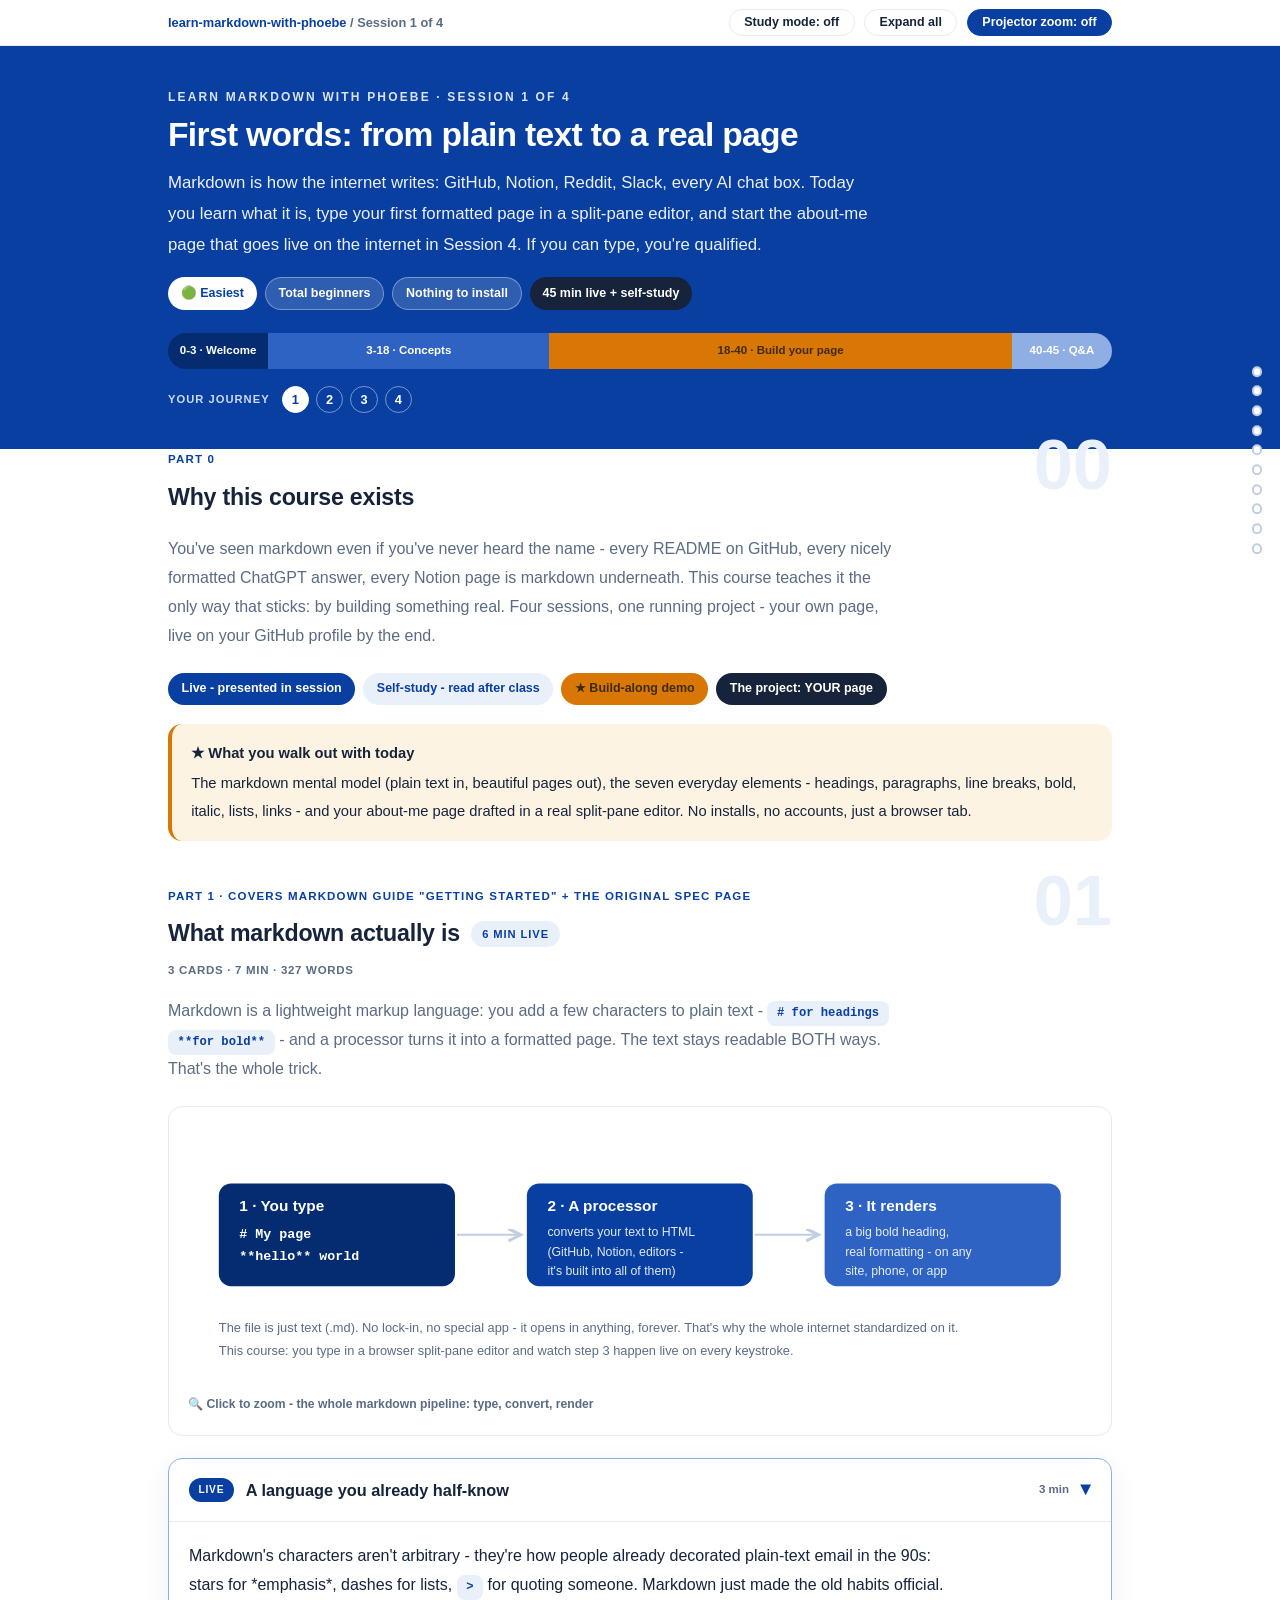
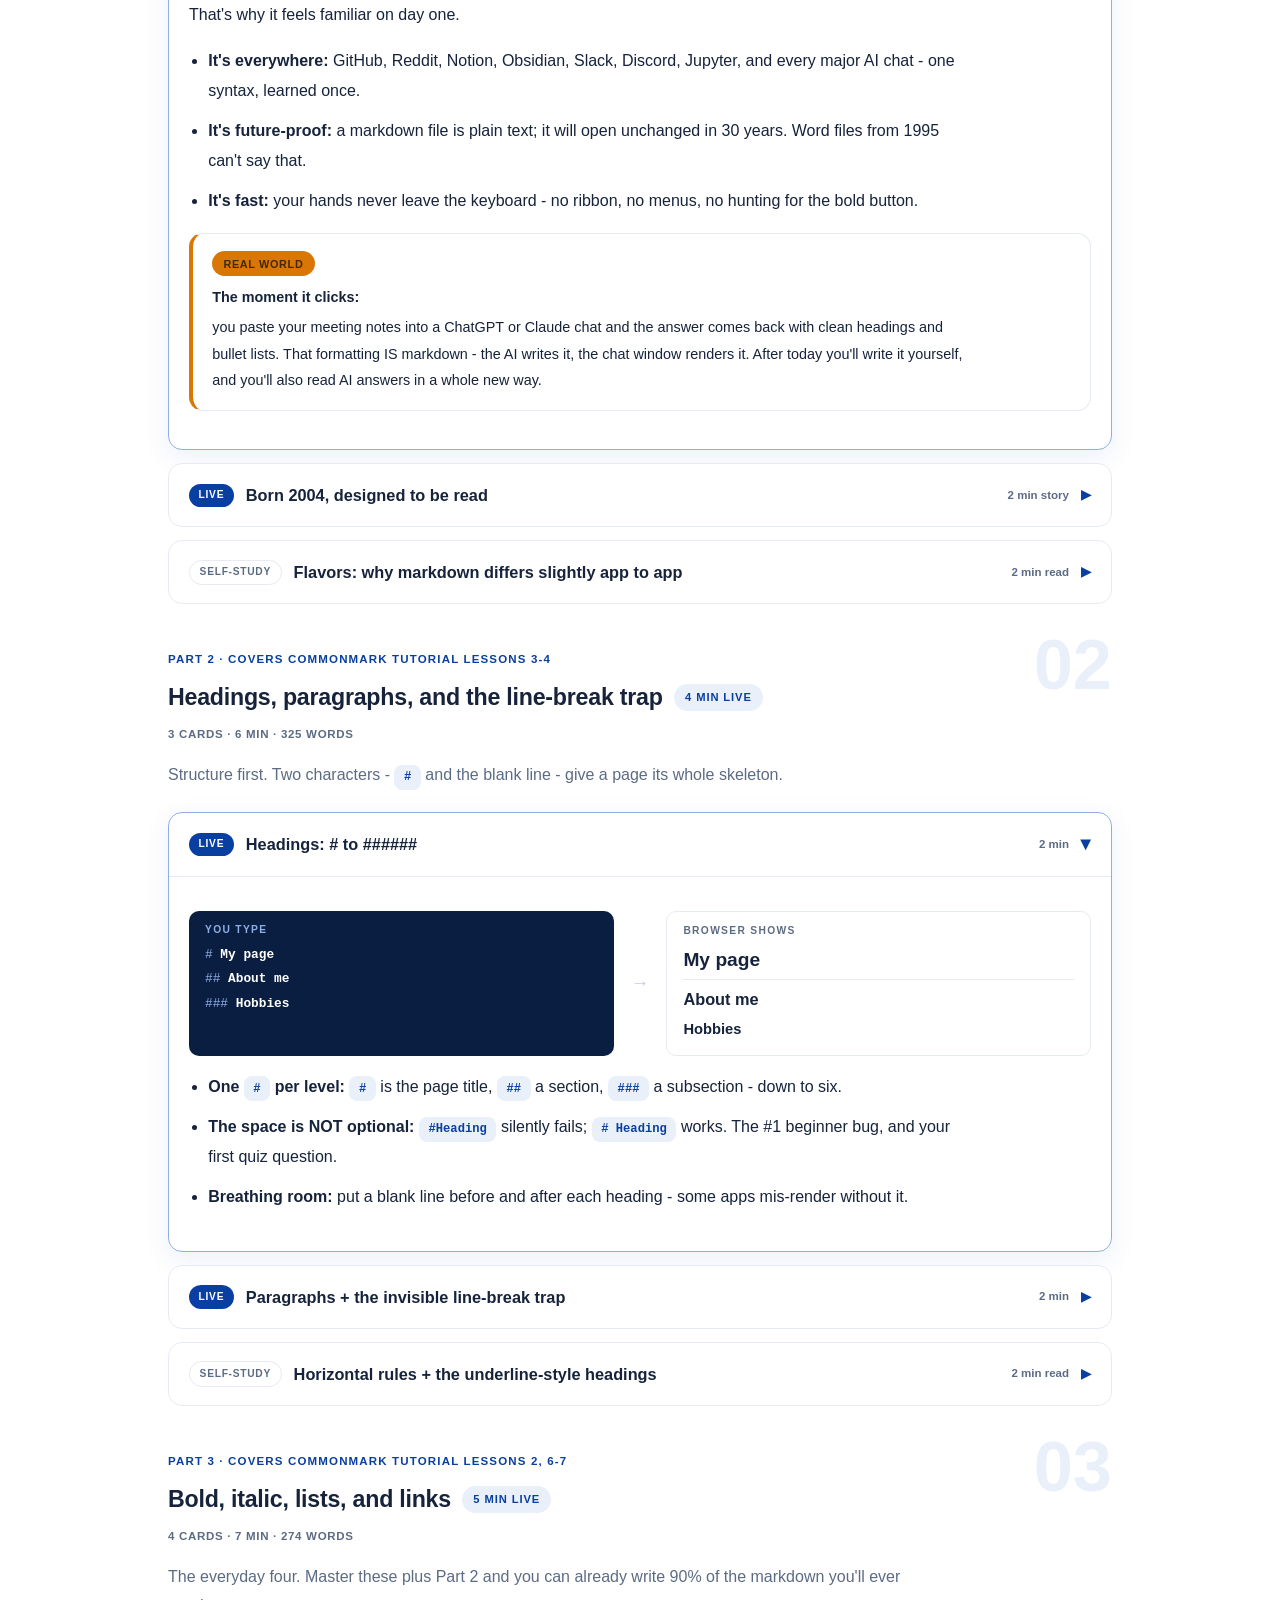
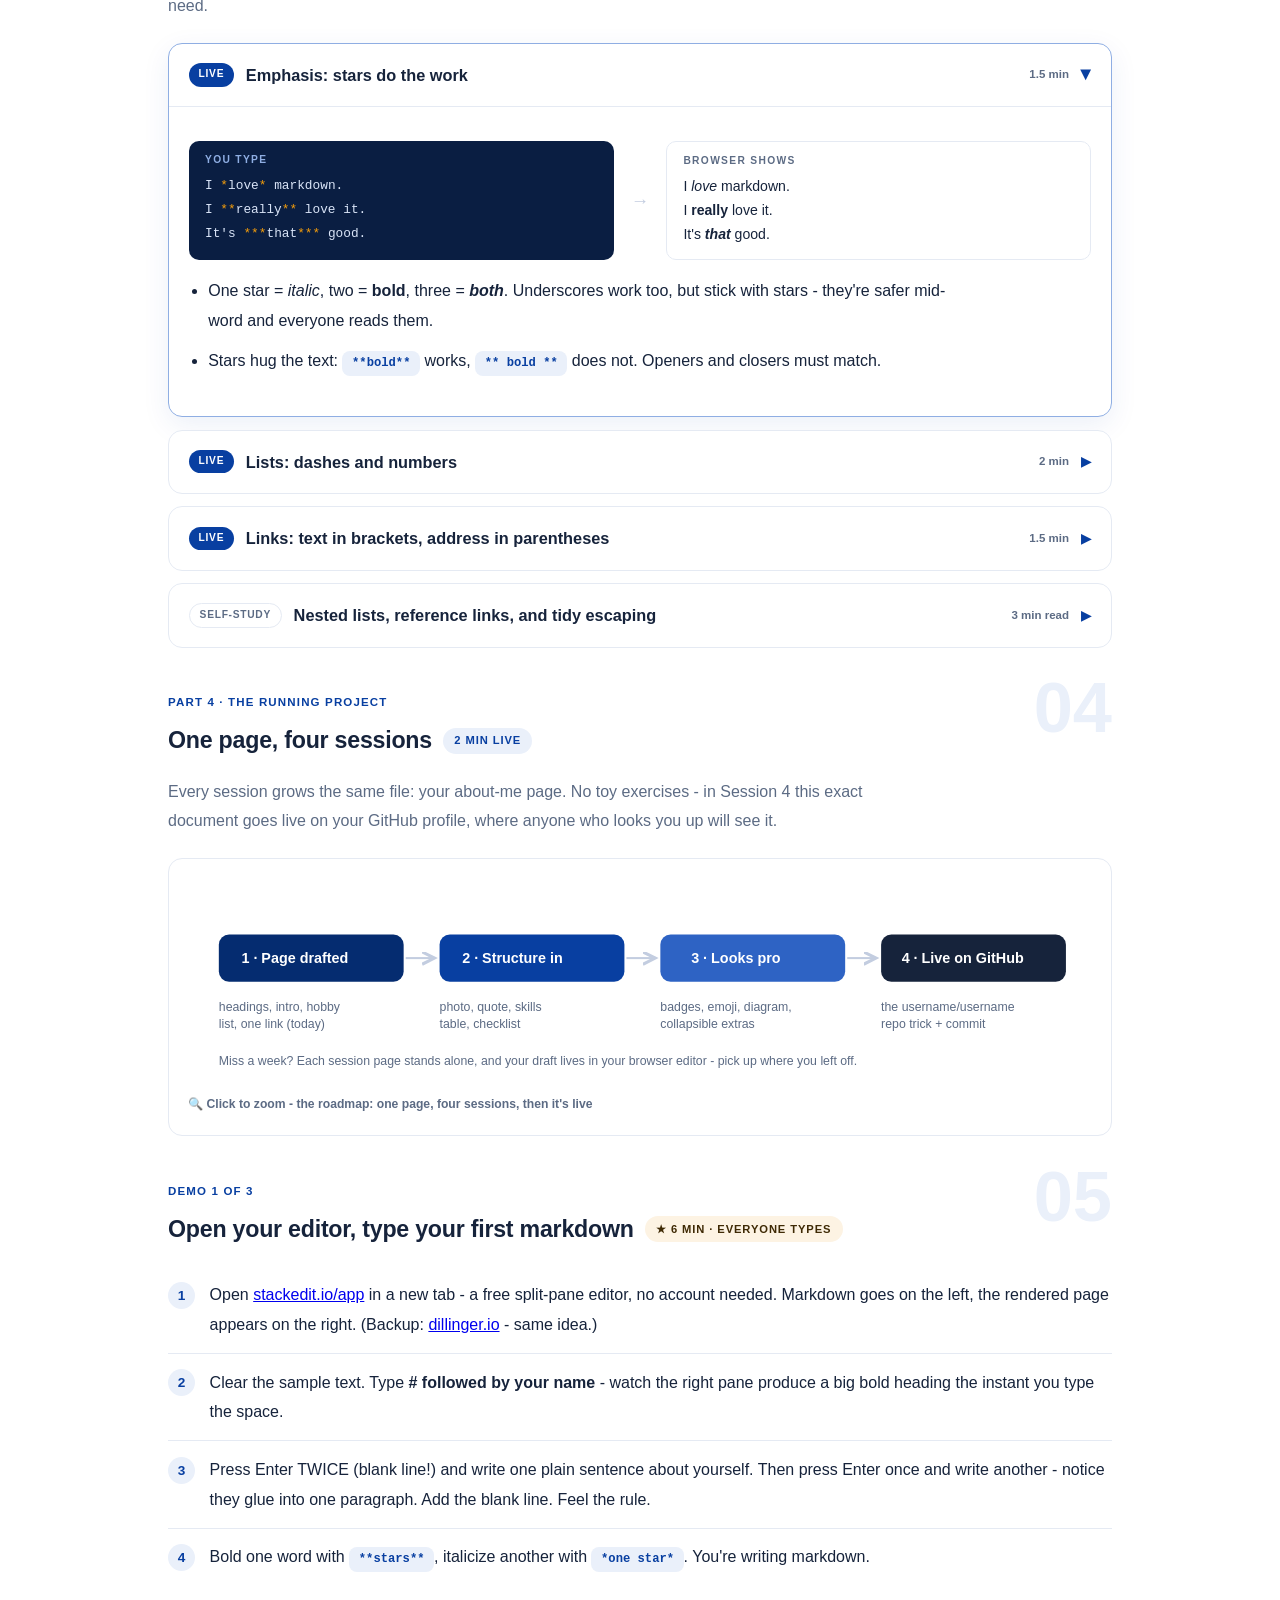
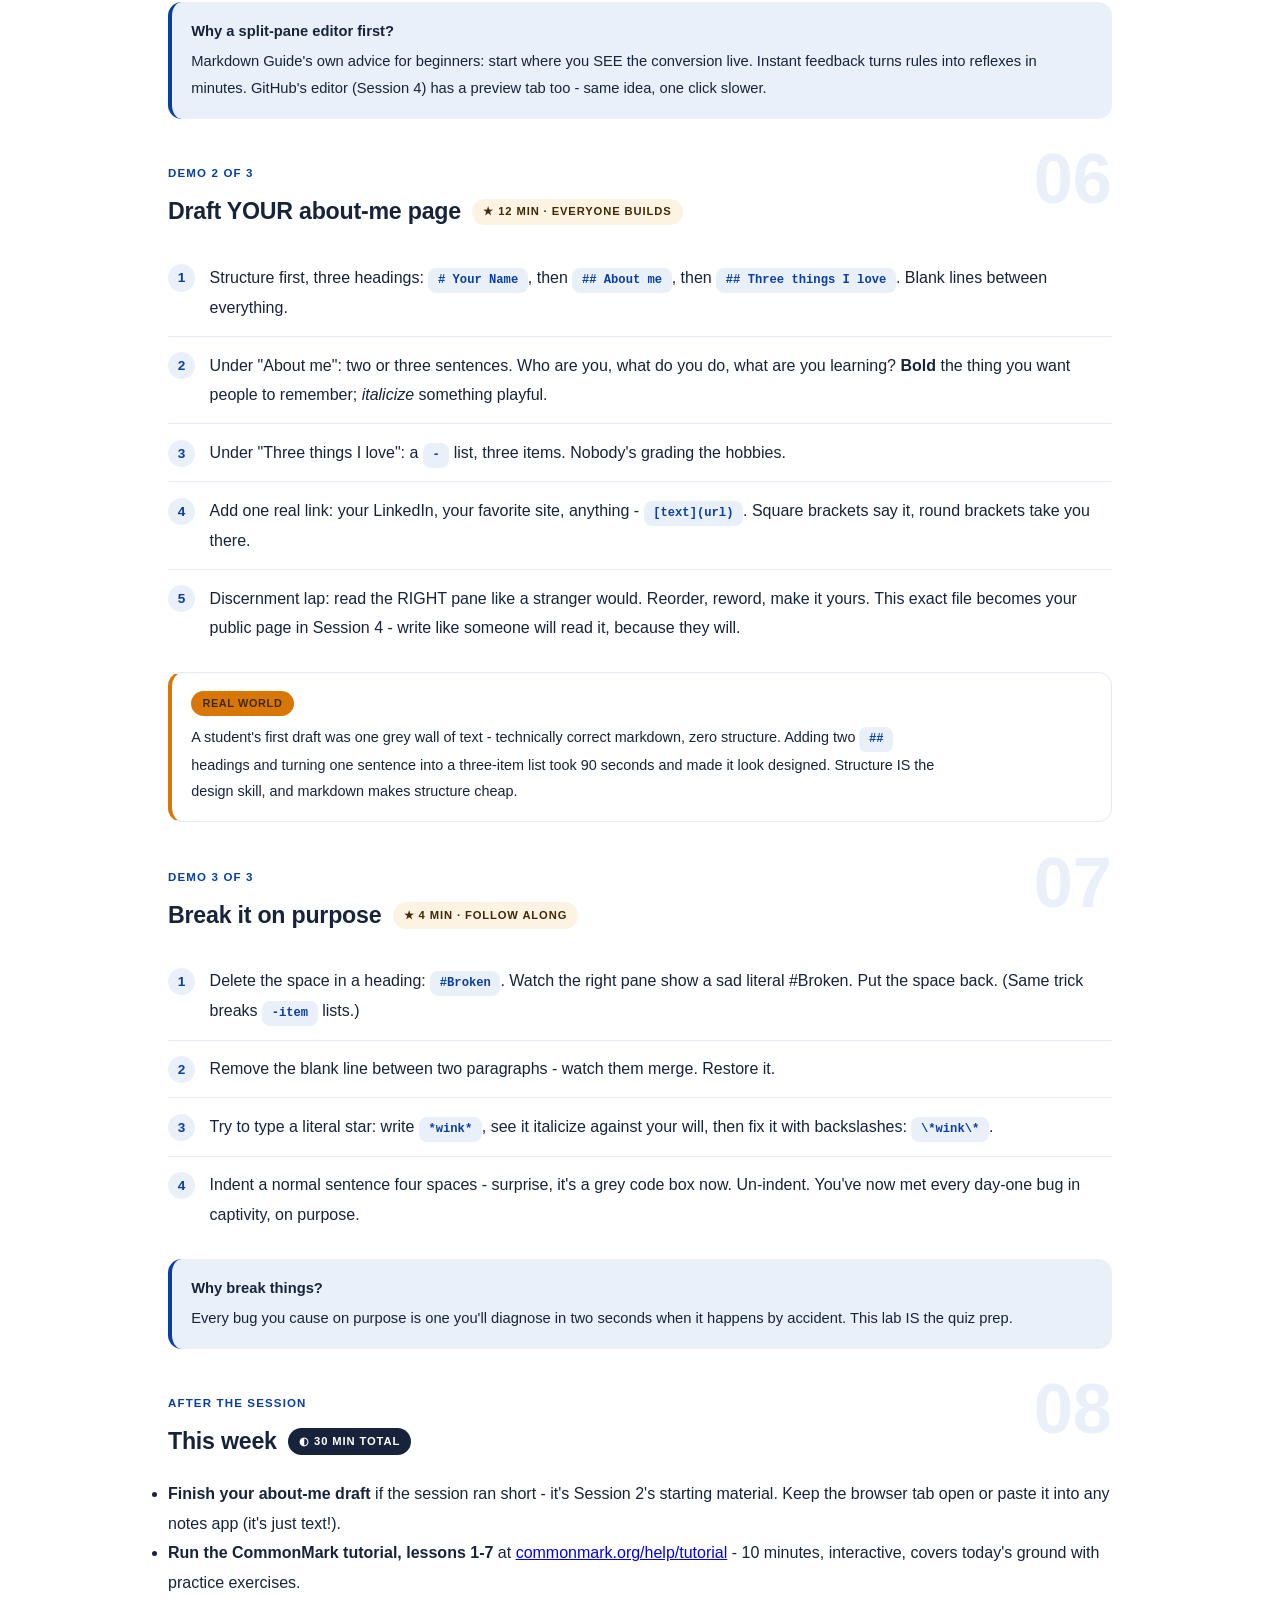
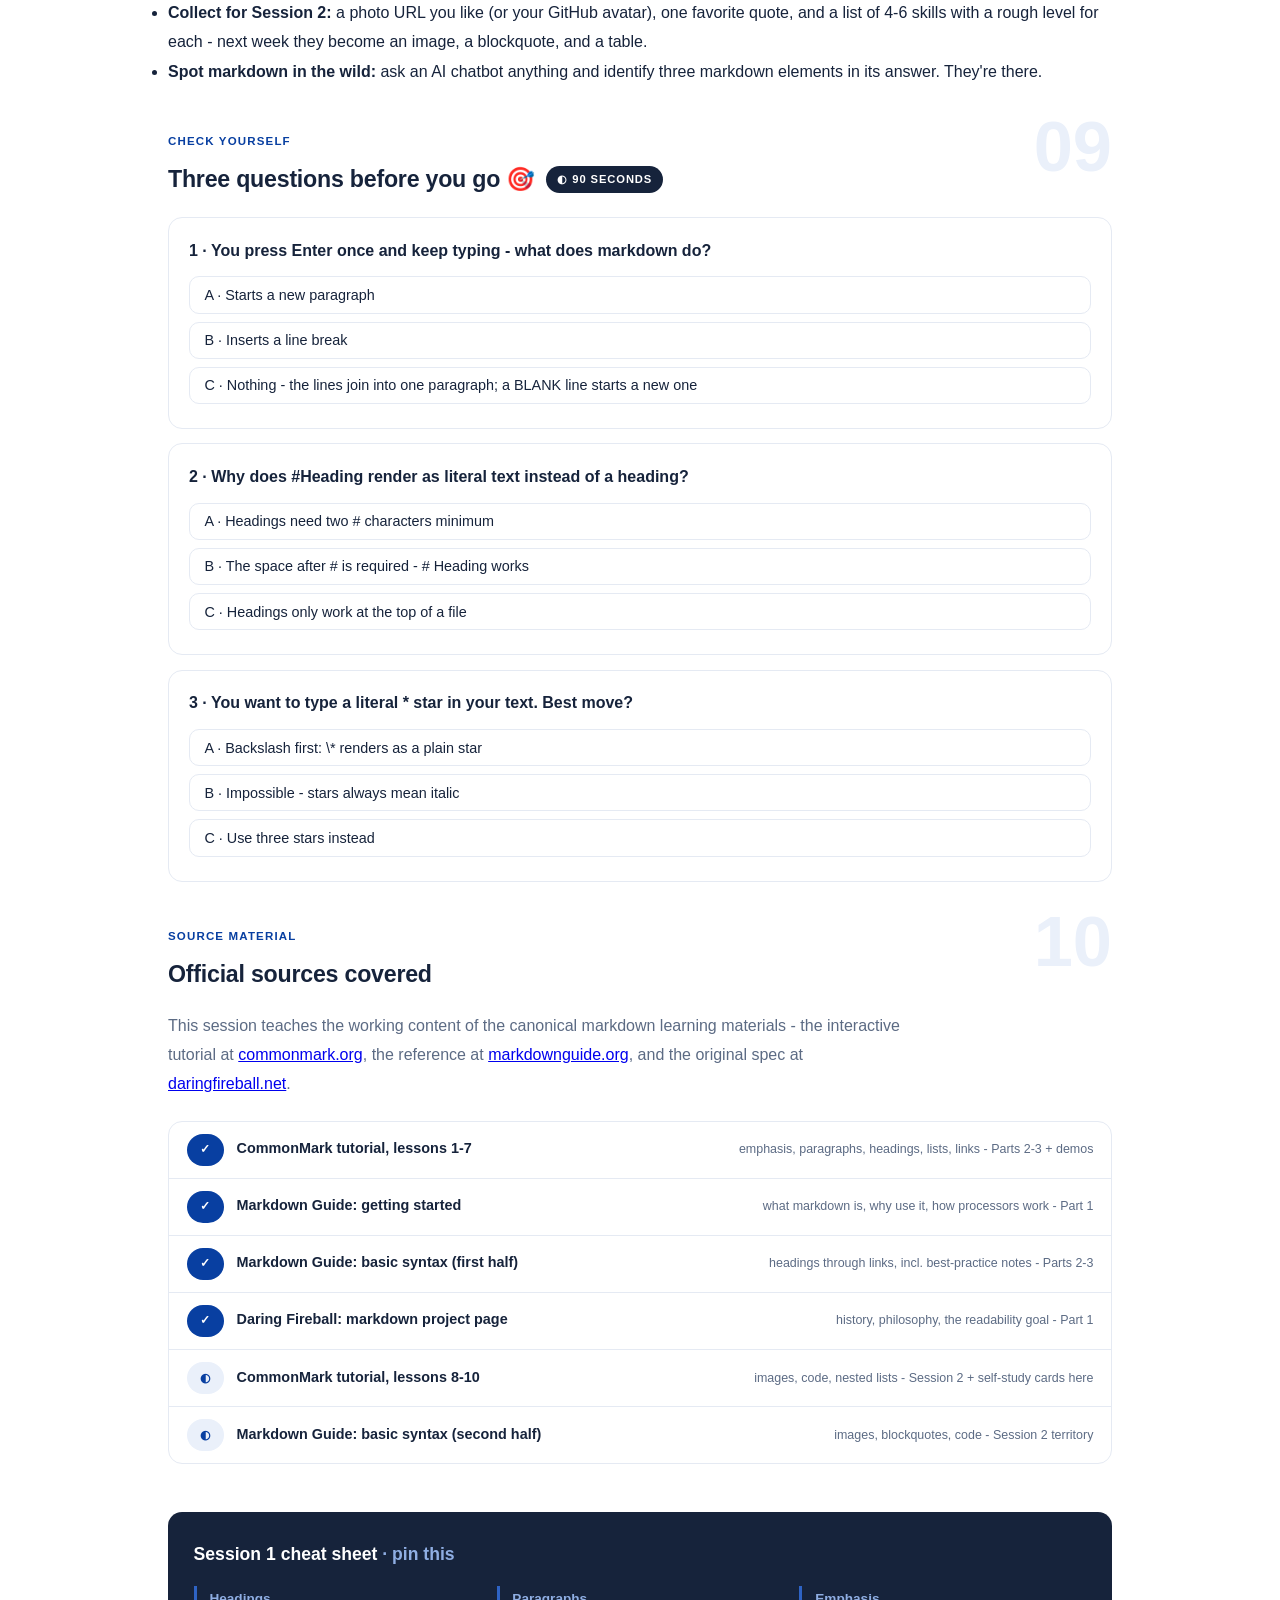
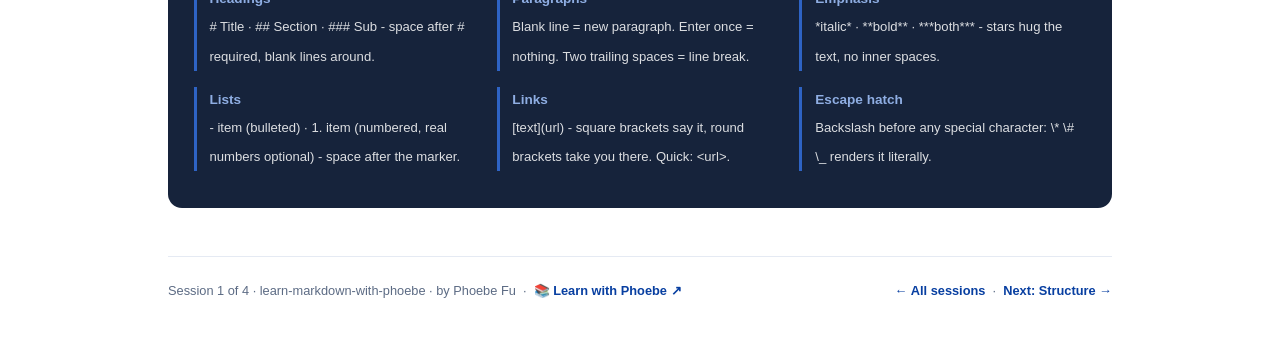
==== commit 4a5846f1: "Fix diagram clipping and make every page readable on a narrow screen Diagrams: measured geometry def" ====
--- a/courses/01-first-words.html
+++ b/courses/01-first-words.html
@@ -4,7 +4,7 @@
 <meta charset="UTF-8">
 <meta name="viewport" content="width=device-width, initial-scale=1.0">
 <title>Session 1 · First words: from plain text to a real page - learn markdown with phoebe</title>
-<link rel="stylesheet" href="../assets/style.css?v=1">
+<link rel="stylesheet" href="../assets/style.css?v=16">
 </head>
 <body>
 
@@ -468,6 +468,6 @@
 
 </main>
 
-<script src="../assets/app.js?v=1"></script>
+<script src="../assets/app.js?v=16"></script>
 </body>
 </html>
--- a/assets/style.css
+++ b/assets/style.css
@@ -700,3 +700,111 @@
 .rp-out table { border-collapse: collapse; font-size: .82rem; }
 .rp-out table th, .rp-out table td { border: 1px solid var(--hairline); padding: .25rem .6rem; }
 .rp-out img { max-width: 100%; border-radius: 8px; }
+
+/* === LWP-PATCH v2 === */
+/* palette-agnostic aliases: 75 repos use --indigo/--amber, 1 uses --pine/--clay */
+:root {
+  --pv-accent: var(--indigo, var(--pine, #334155));
+  --pv-flag: var(--amber, var(--clay, #B45309));
+  --pv-flag-50: var(--amber-50, var(--clay-50, #FEF3E2));
+}
+
+/* ============================================================
+   v2 - readable on a phone + reading modes
+   Layout only. No palette tokens are changed.
+   ============================================================ */
+
+/* --- skip link --- */
+.skip-link {
+  position: absolute; left: -9999px; top: 0; z-index: 200;
+  background: var(--pv-accent); color: #fff;
+  padding: .7rem 1.1rem; border-radius: 0 0 var(--radius) 0;
+  font-weight: 700; font-size: .85rem; text-decoration: none;
+}
+.skip-link:focus { left: 0; }
+
+/* --- visible keyboard focus everywhere --- */
+:focus-visible {
+  outline: 3px solid var(--pv-flag);
+  outline-offset: 2px;
+  border-radius: 4px;
+}
+
+/* --- diagrams: hold authored width, scroll instead of shrinking --- */
+.figscroll { overflow-x: auto; -webkit-overflow-scrolling: touch; overscroll-behavior-x: contain; }
+.figscroll::-webkit-scrollbar { height: 6px; }
+.figscroll::-webkit-scrollbar-thumb { background: var(--faint); border-radius: 3px; }
+
+/* --- tables: scroll container + sticky row label --- */
+.tablescroll { overflow-x: auto; -webkit-overflow-scrolling: touch; border-radius: var(--radius); }
+
+/* --- section contents counter --- */
+.sec-meta {
+  display: block; margin-top: .3rem;
+  font-size: .72rem; font-weight: 700; letter-spacing: .06em;
+  text-transform: uppercase; color: var(--muted);
+  font-variant-numeric: tabular-nums;
+}
+
+/* --- study-mode switch --- */
+.btn.mode-on { background: var(--pv-flag); border-color: var(--pv-flag); color: #fff; }
+
+/* --- deep-linked card gets a moment of emphasis --- */
+details.card.linked { border-color: var(--pv-flag); box-shadow: 0 0 0 3px var(--pv-flag-50); }
+
+@media (max-width: 820px) {
+  /* labels keep the size they were drawn at; the figure scrolls */
+  figure.zoomable svg { min-width: 820px; }
+  .figscroll .mm-svg, .mindmap svg { min-width: 840px; }
+
+  table.clean { min-width: 620px; }
+  table.clean th:first-child,
+  table.clean td:first-child {
+    position: sticky; left: 0; background: #fff;
+    box-shadow: 1px 0 0 var(--hairline);
+  }
+
+  pre, .prompt-box { overflow-x: auto; }
+
+  /* 44px tap targets */
+  details.card summary { min-height: 44px; }
+  .qopt { min-height: 44px; display: flex; align-items: center; padding: .7rem .9rem; }
+  .toolbar .btn, .pagefoot a { min-height: 44px; display: inline-flex; align-items: center; }
+}
+
+@media (max-width: 640px) {
+  /* long inline code tokens and nowrap chips are the two things that still
+     forced the page sideways below 640px: let them break rather than push
+     the layout. Inside the media query only - desktop is untouched. */
+  :not(pre) > code, .prompt-box span, code span { overflow-wrap: anywhere; word-break: break-word; }
+  .chip, .syn-chip, .pill, .mode, .tag { white-space: normal; max-width: 100%; }
+
+  /* the agenda bar truncated its own labels into nonsense - stack it */
+  .agenda { flex-direction: column; align-items: stretch; gap: .3rem; }
+  .agenda span { font-size: .74rem; text-align: left; padding: .4rem .7rem; flex: none !important; }
+  .chip-row, .legend { flex-wrap: wrap; }
+  .journey { flex-wrap: wrap; row-gap: .45rem; }
+}
+
+/* --- print: a session should print as a complete handout --- */
+@media print {
+  .pagenav, #progress-bar, .skip-link, .journey, .lightbox { display: none !important; }
+  details.card > .body { display: block !important; }
+  details.card, figure, table.clean, .callout { break-inside: avoid; page-break-inside: avoid; }
+  figure.zoomable svg { min-width: 0; max-width: 100%; }
+  .figscroll, .tablescroll { overflow: visible; }
+  a[href^="http"]::after { content: " (" attr(href) ")"; font-size: .72rem; color: #555; }
+}
+
+/* swipe hint: own line, only when the diagram really does scroll */
+figure.zoomable.can-scroll figcaption { flex-wrap: wrap; }
+figure.zoomable.can-scroll figcaption::after {
+  content: "swipe the diagram \2192";
+  flex: 0 0 100%;
+  margin-top: .2rem;
+  font-size: .72rem;
+  font-weight: 700;
+  letter-spacing: .04em;
+  color: var(--pv-flag);
+}
+/* === /LWP-PATCH === */
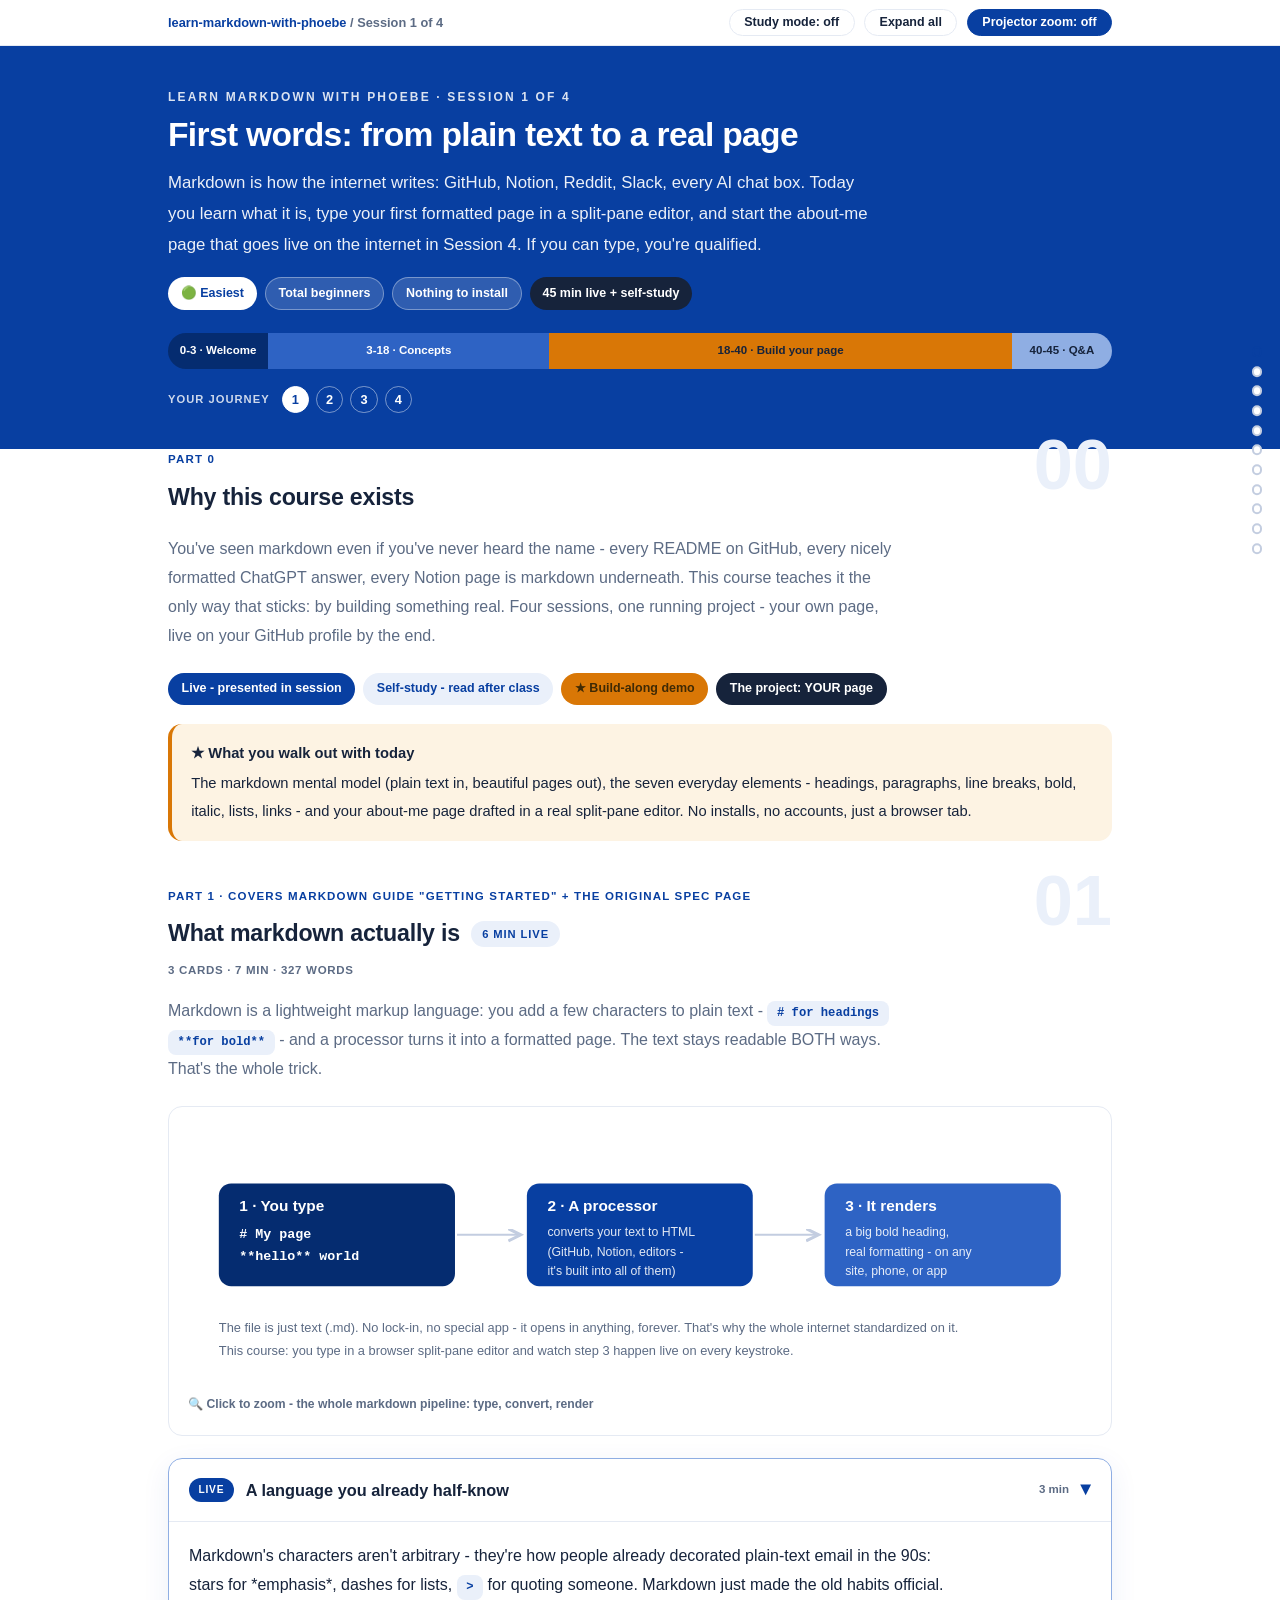
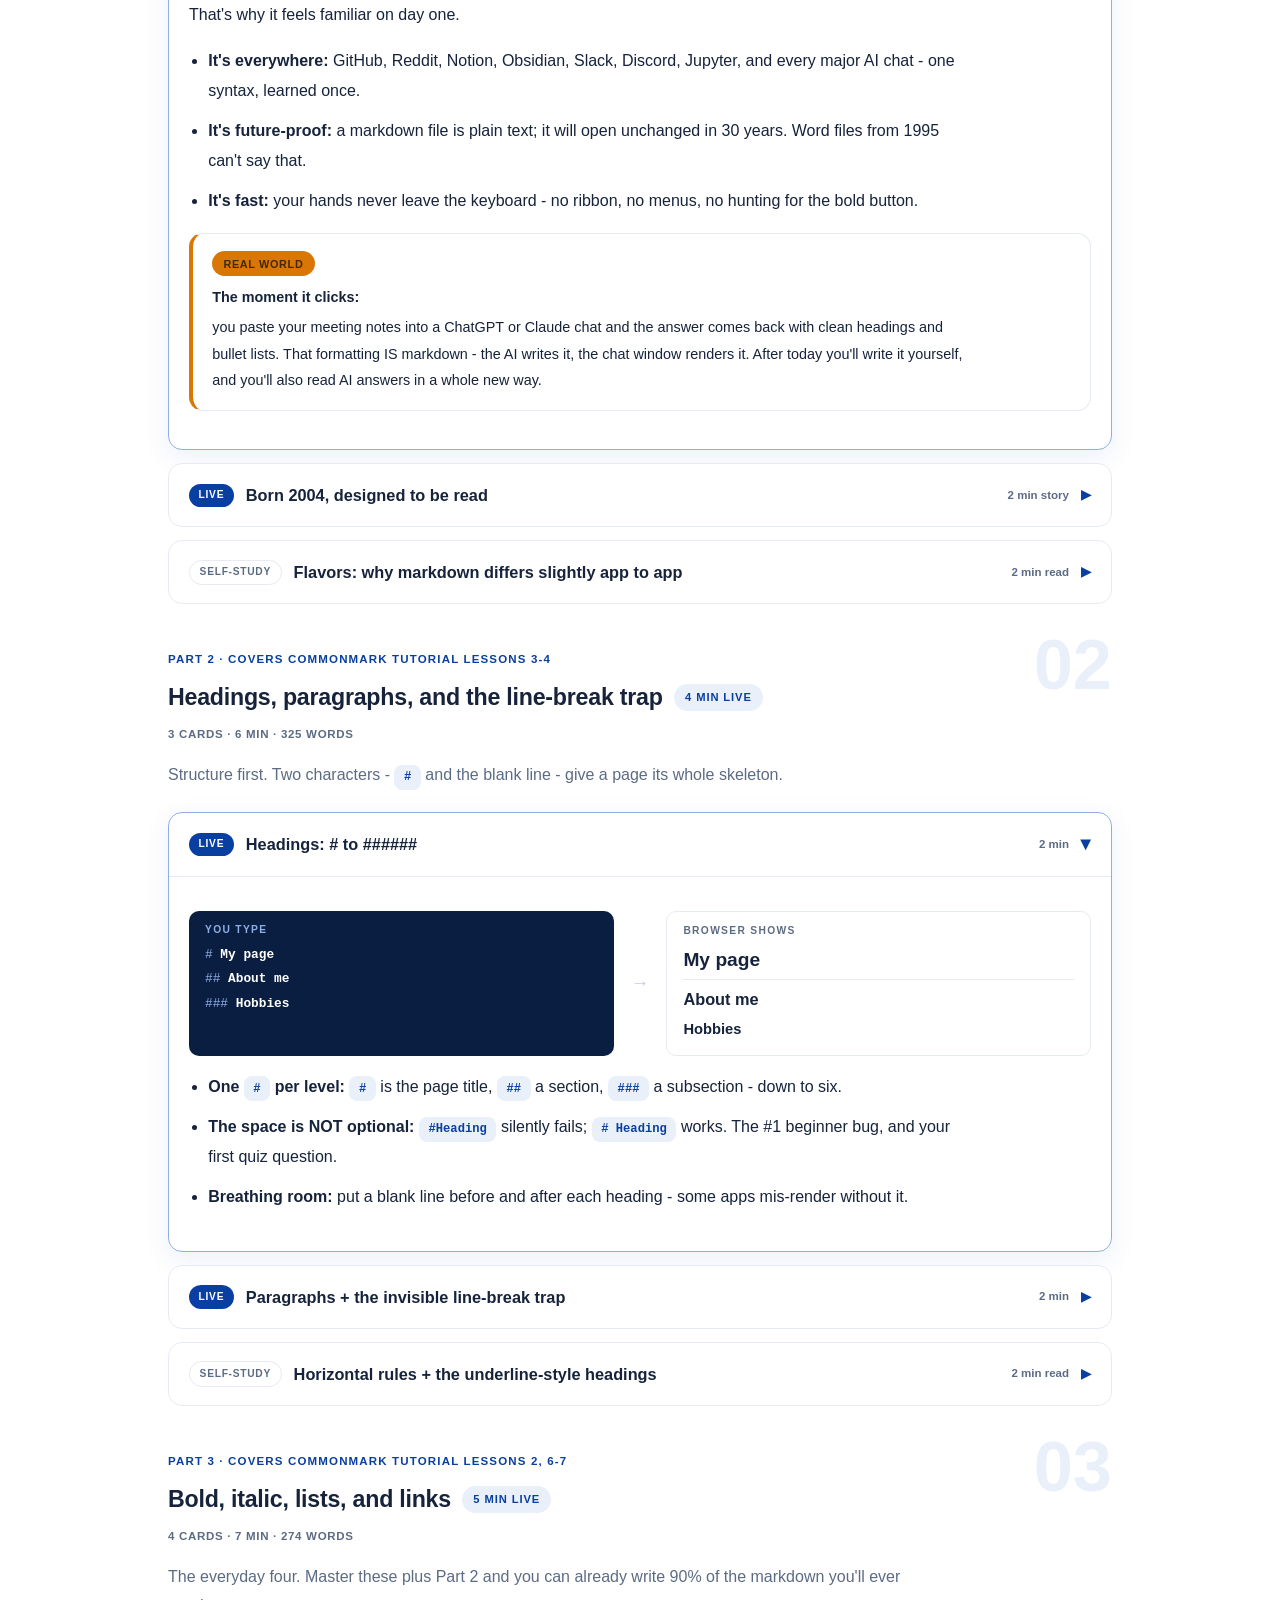
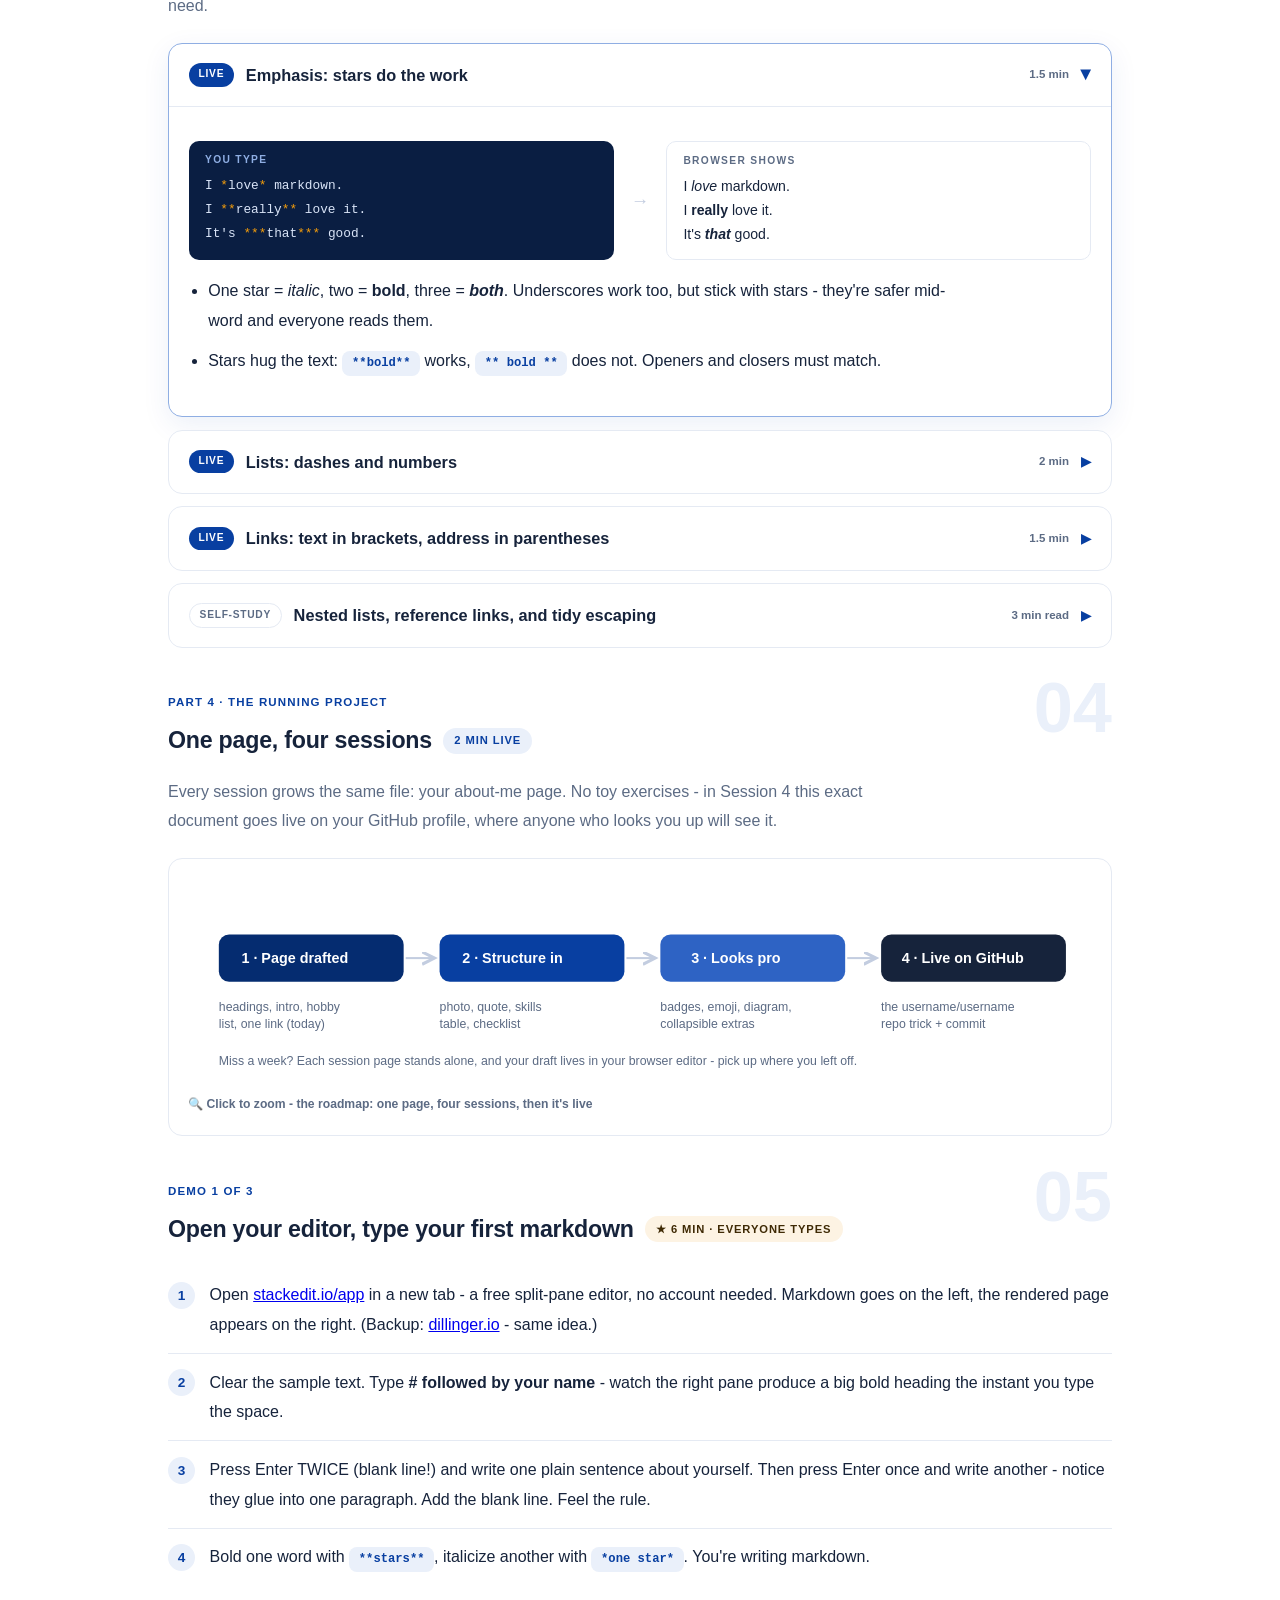
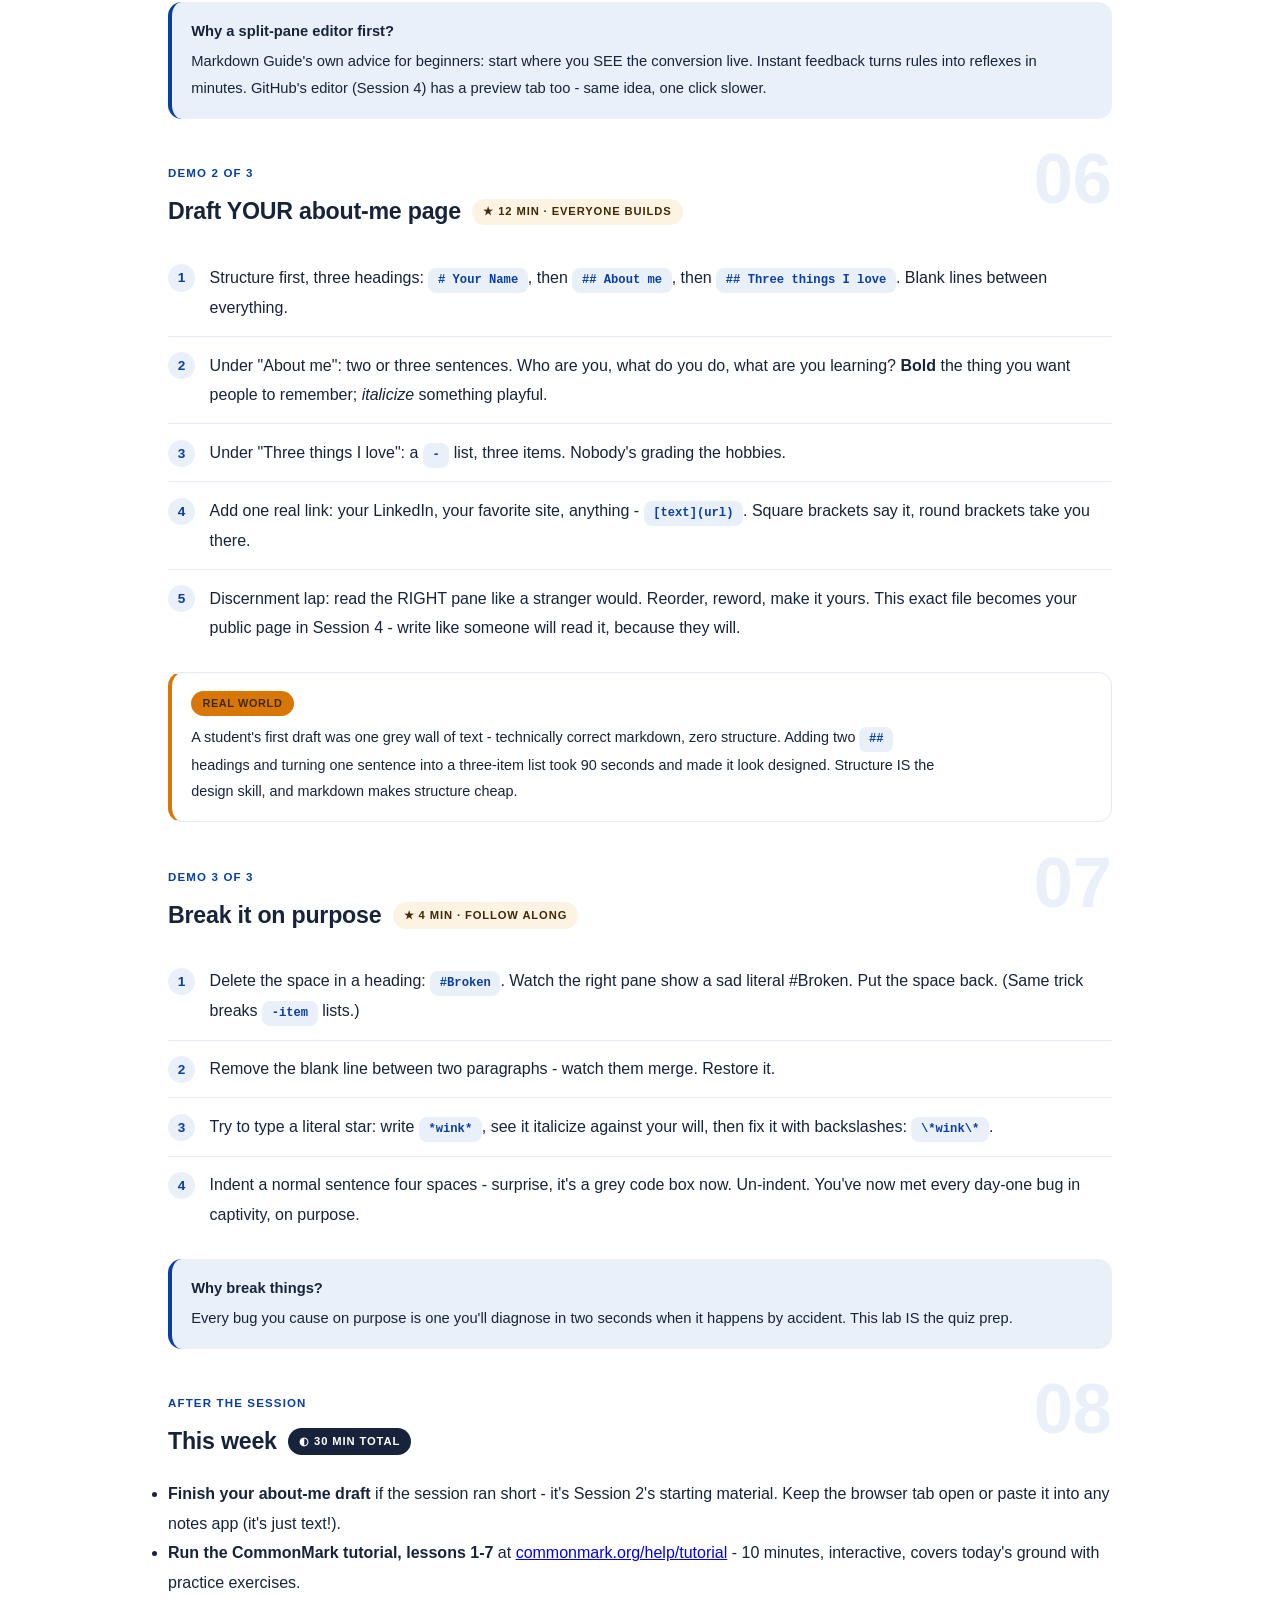
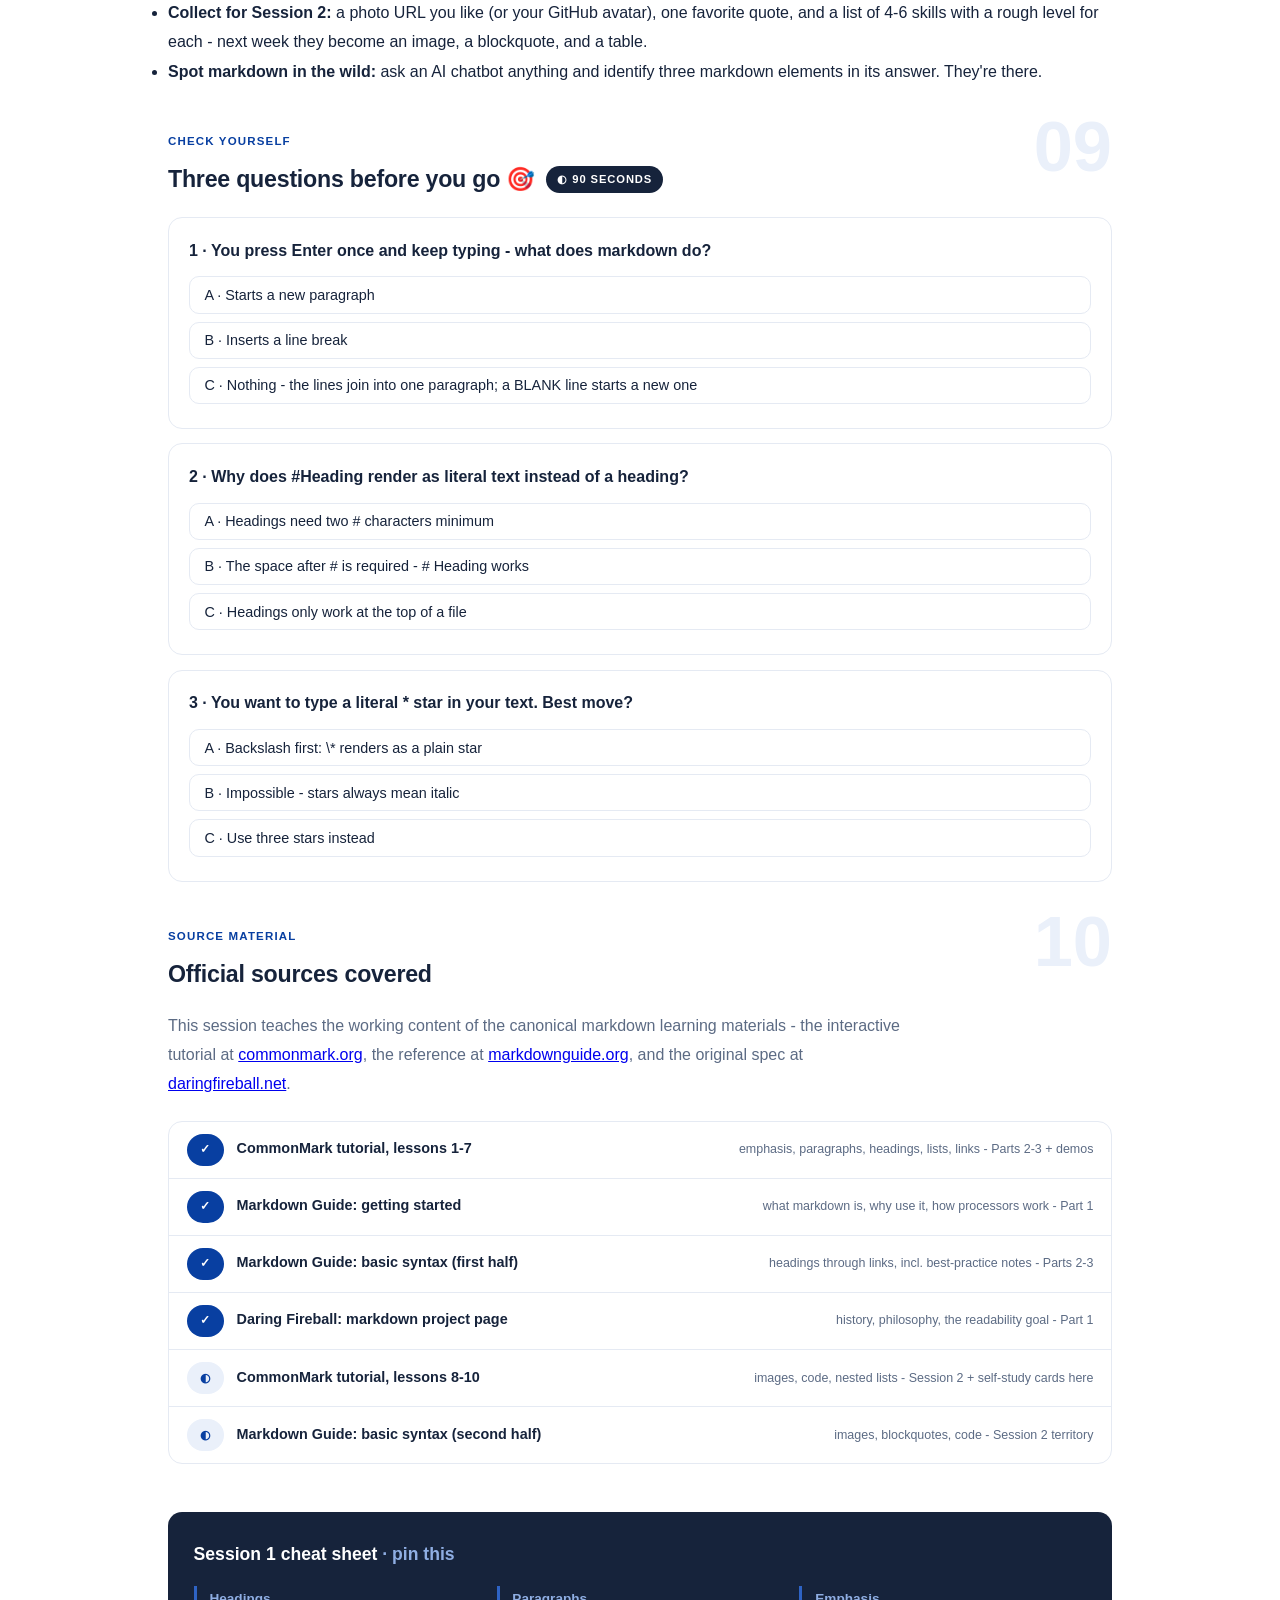
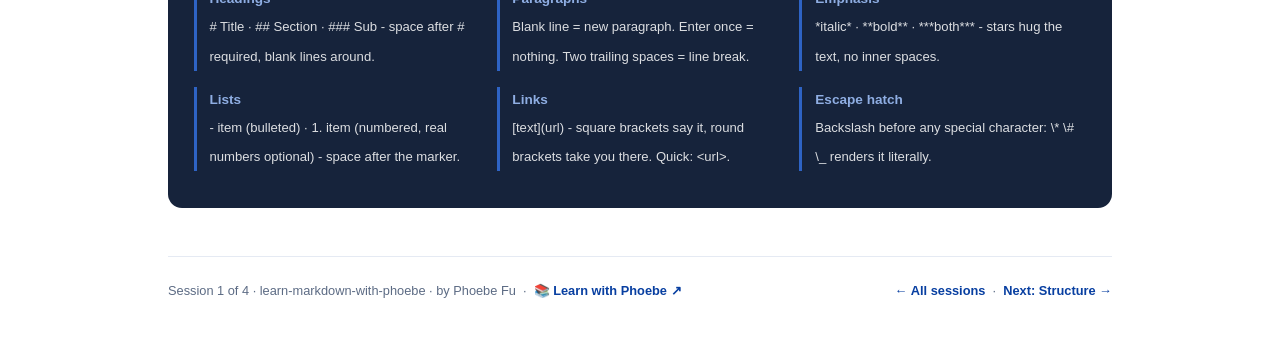
==== commit d824ef34: "Fix agenda band contrast, which was unreadable estate-wide The .agenda block hardcodes color:#fff on" ====
--- a/courses/01-first-words.html
+++ b/courses/01-first-words.html
@@ -3,8 +3,23 @@
 <head>
 <meta charset="UTF-8">
 <meta name="viewport" content="width=device-width, initial-scale=1.0">
+<!-- social:start -->
+<meta name="description" content="You&#x27;ve seen markdown even if you&#x27;ve never heard the name - every README on GitHub, every nicely formatted ChatGPT answer, every Notion page is markdown underneath. This course teaches it...">
+<meta property="og:type" content="article">
+<meta property="og:site_name" content="Learn with Phoebe">
+<meta property="og:title" content="First words: from plain text to a real page - learn markdown with phoebe">
+<meta property="og:description" content="You&#x27;ve seen markdown even if you&#x27;ve never heard the name - every README on GitHub, every nicely formatted ChatGPT answer, every Notion page is markdown underneath. This course teaches it...">
+<meta property="og:url" content="https://phoebefu6.github.io/learn-markdown-with-phoebe/courses/01-first-words.html">
+<meta property="og:image" content="https://phoebefu6.github.io/learn-markdown-with-phoebe/assets/og-cover.png">
+<meta property="og:image:width" content="1200">
+<meta property="og:image:height" content="630">
+<meta name="twitter:card" content="summary_large_image">
+<meta name="twitter:title" content="First words: from plain text to a real page - learn markdown with phoebe">
+<meta name="twitter:description" content="You&#x27;ve seen markdown even if you&#x27;ve never heard the name - every README on GitHub, every nicely formatted ChatGPT answer, every Notion page is markdown underneath. This course teaches it...">
+<meta name="twitter:image" content="https://phoebefu6.github.io/learn-markdown-with-phoebe/assets/og-cover.png">
+<!-- social:end -->
 <title>Session 1 · First words: from plain text to a real page - learn markdown with phoebe</title>
-<link rel="stylesheet" href="../assets/style.css?v=16">
+<link rel="stylesheet" href="../assets/style.css?v=18">
 </head>
 <body>
 
@@ -468,6 +483,6 @@
 
 </main>
 
-<script src="../assets/app.js?v=16"></script>
+<script src="../assets/app.js?v=17"></script>
 </body>
 </html>
--- a/assets/style.css
+++ b/assets/style.css
@@ -88,8 +88,8 @@
 .agenda span { padding: .45rem .3rem; white-space: nowrap; overflow: hidden; text-overflow: ellipsis; }
 .agenda .a1 { background: var(--indigo-deep); }
 .agenda .a2 { background: var(--indigo-mid); }
-.agenda .a3 { background: var(--amber); color: var(--amber-ink); }
-.agenda .a4 { background: var(--indigo-soft); }
+.agenda .a3 { background: var(--amber); color: var(--ink); }
+.agenda .a4 { background: var(--indigo-soft); color: var(--ink); }
 
 /* ---------- toolbar ---------- */
 .toolbar {
@@ -776,7 +776,8 @@
   /* long inline code tokens and nowrap chips are the two things that still
      forced the page sideways below 640px: let them break rather than push
      the layout. Inside the media query only - desktop is untouched. */
-  :not(pre) > code, .prompt-box span, code span { overflow-wrap: anywhere; word-break: break-word; }
+  :not(pre) > code, .prompt-box span, code span,
+  p span, li span, td span { overflow-wrap: anywhere; word-break: break-word; }
   .chip, .syn-chip, .pill, .mode, .tag { white-space: normal; max-width: 100%; }
 
   /* the agenda bar truncated its own labels into nonsense - stack it */
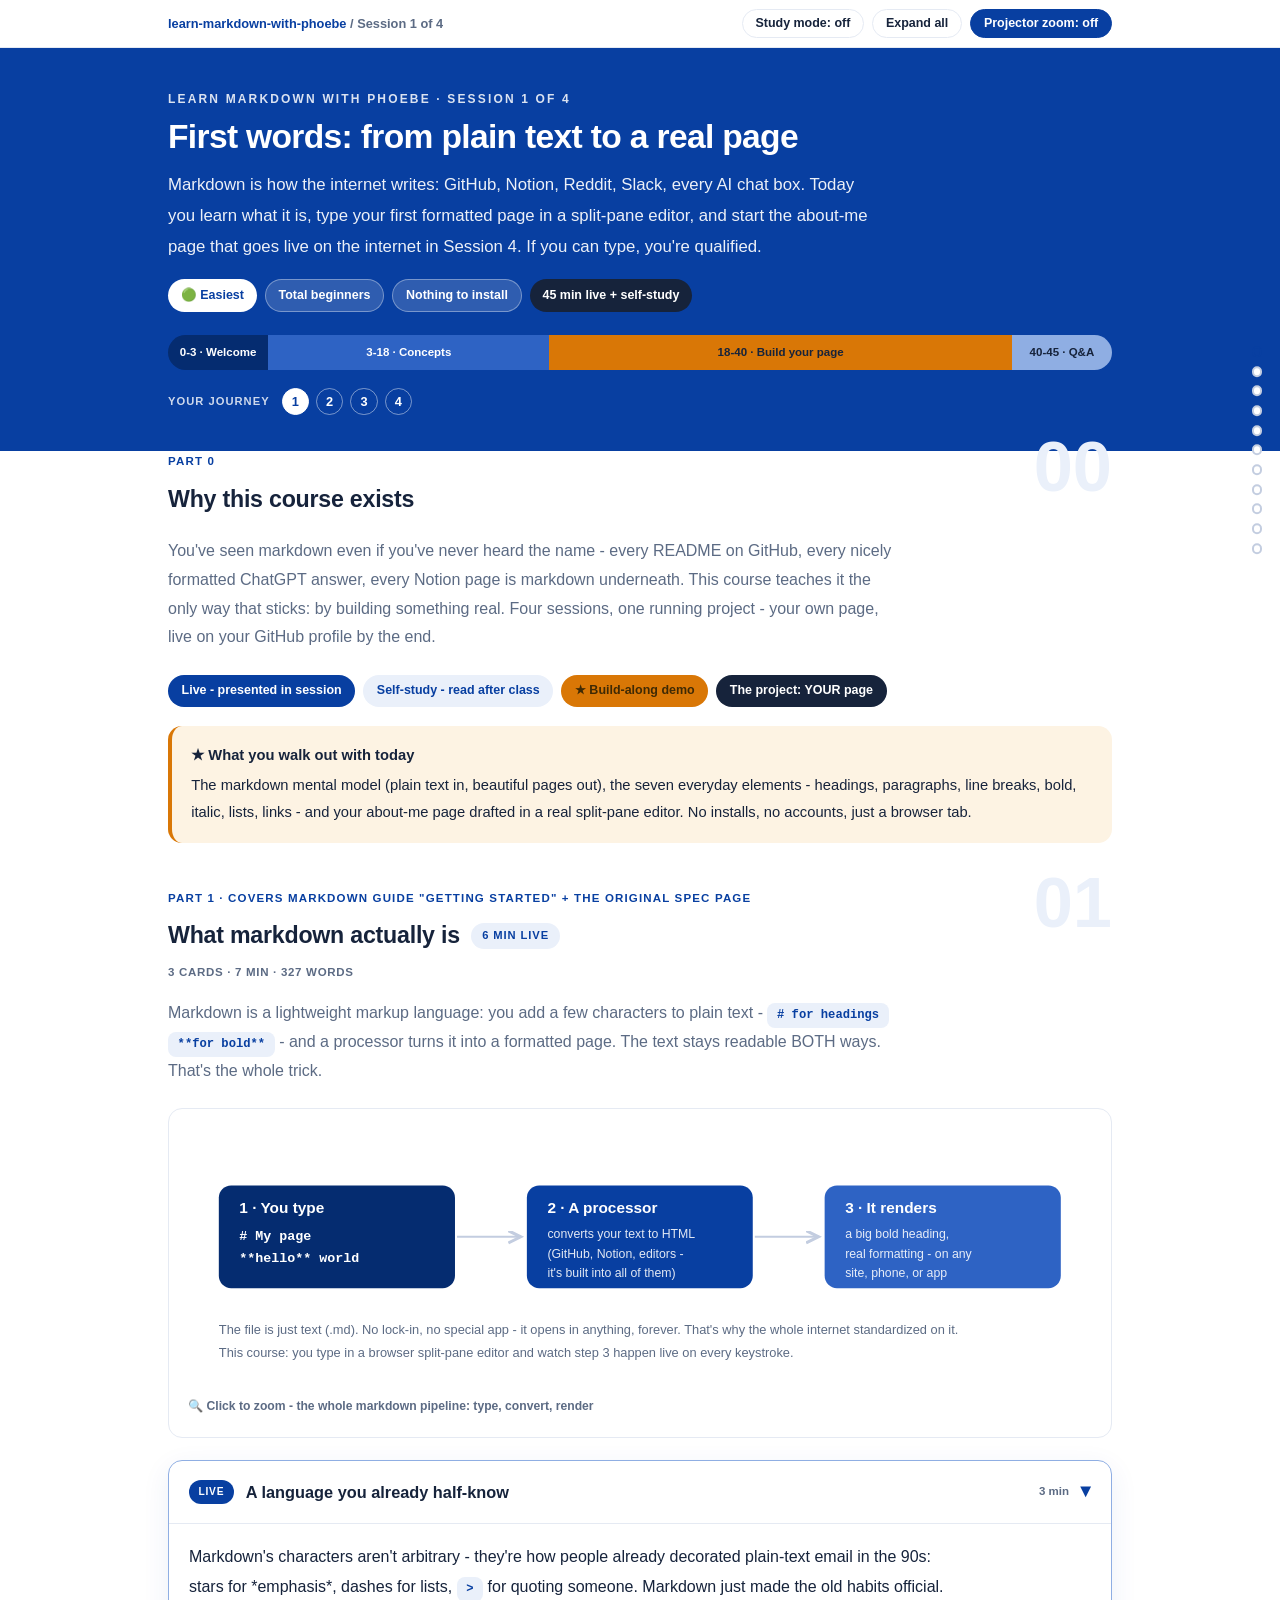
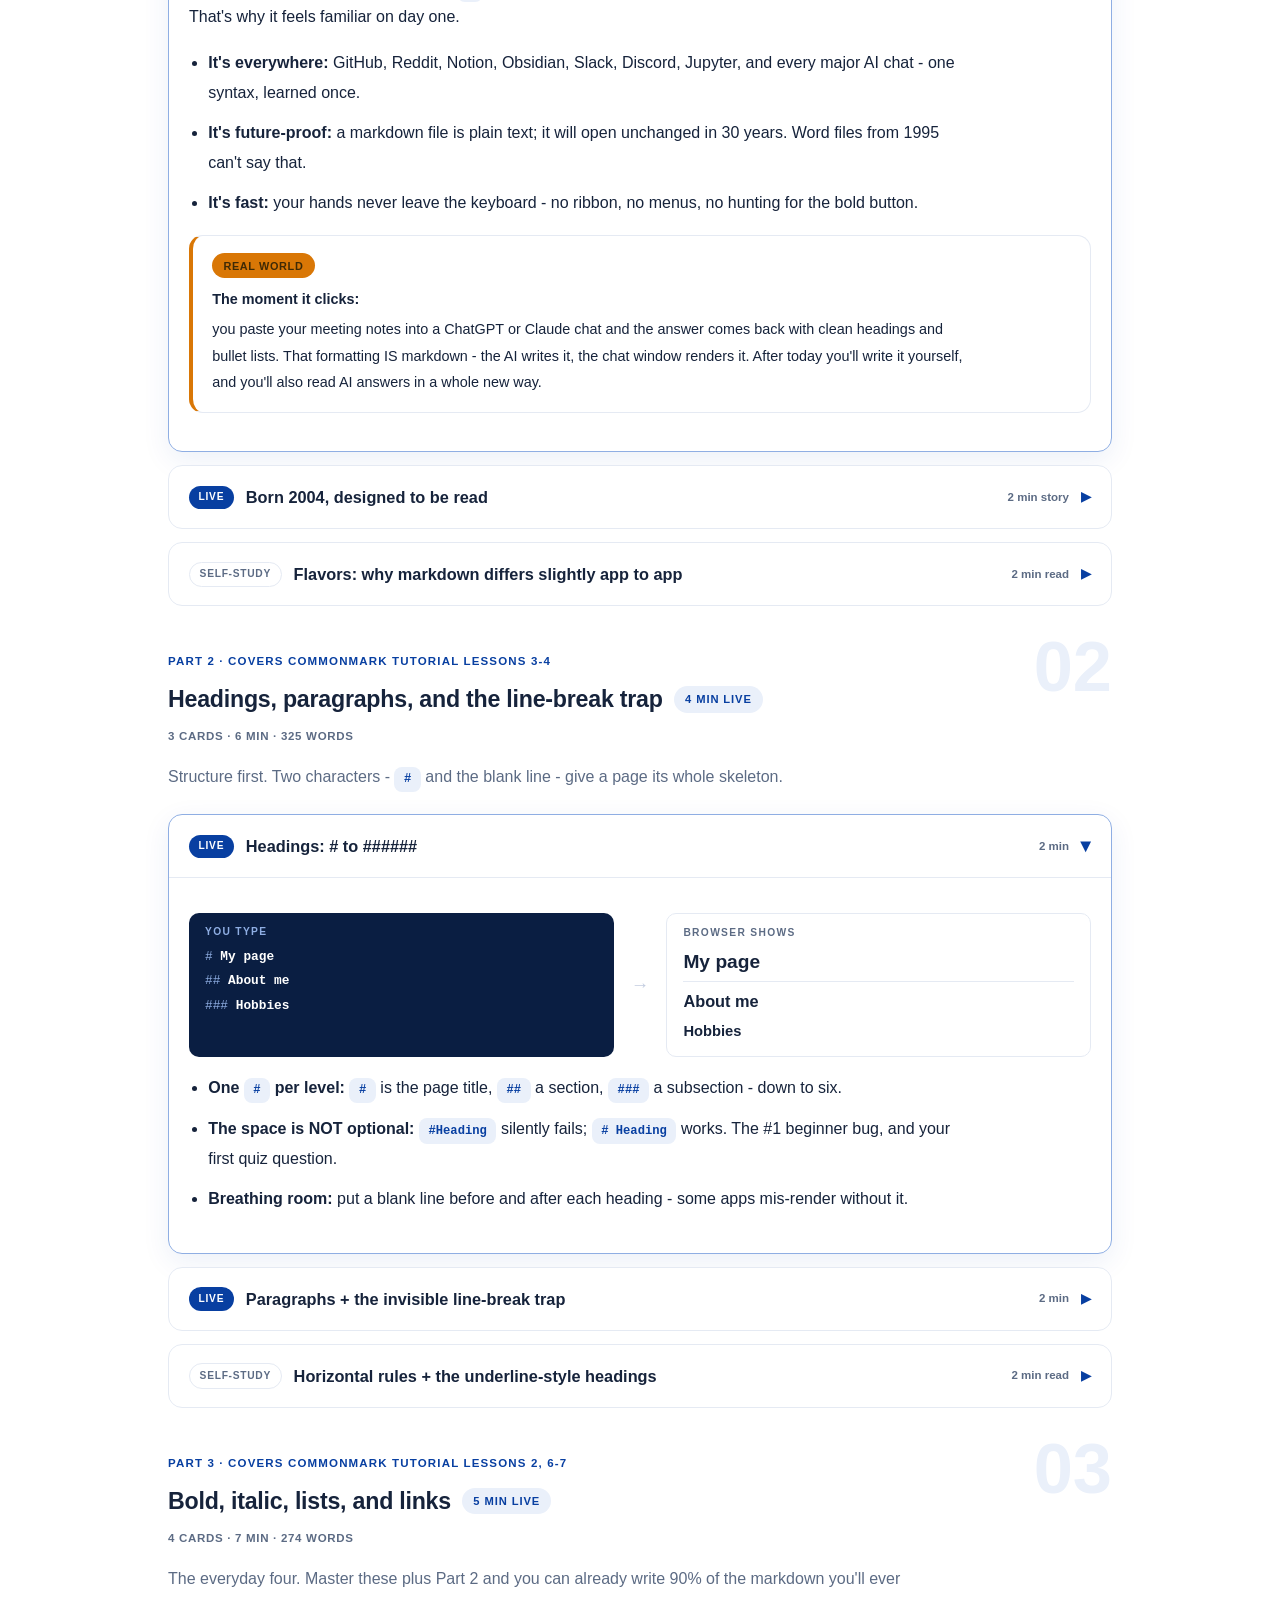
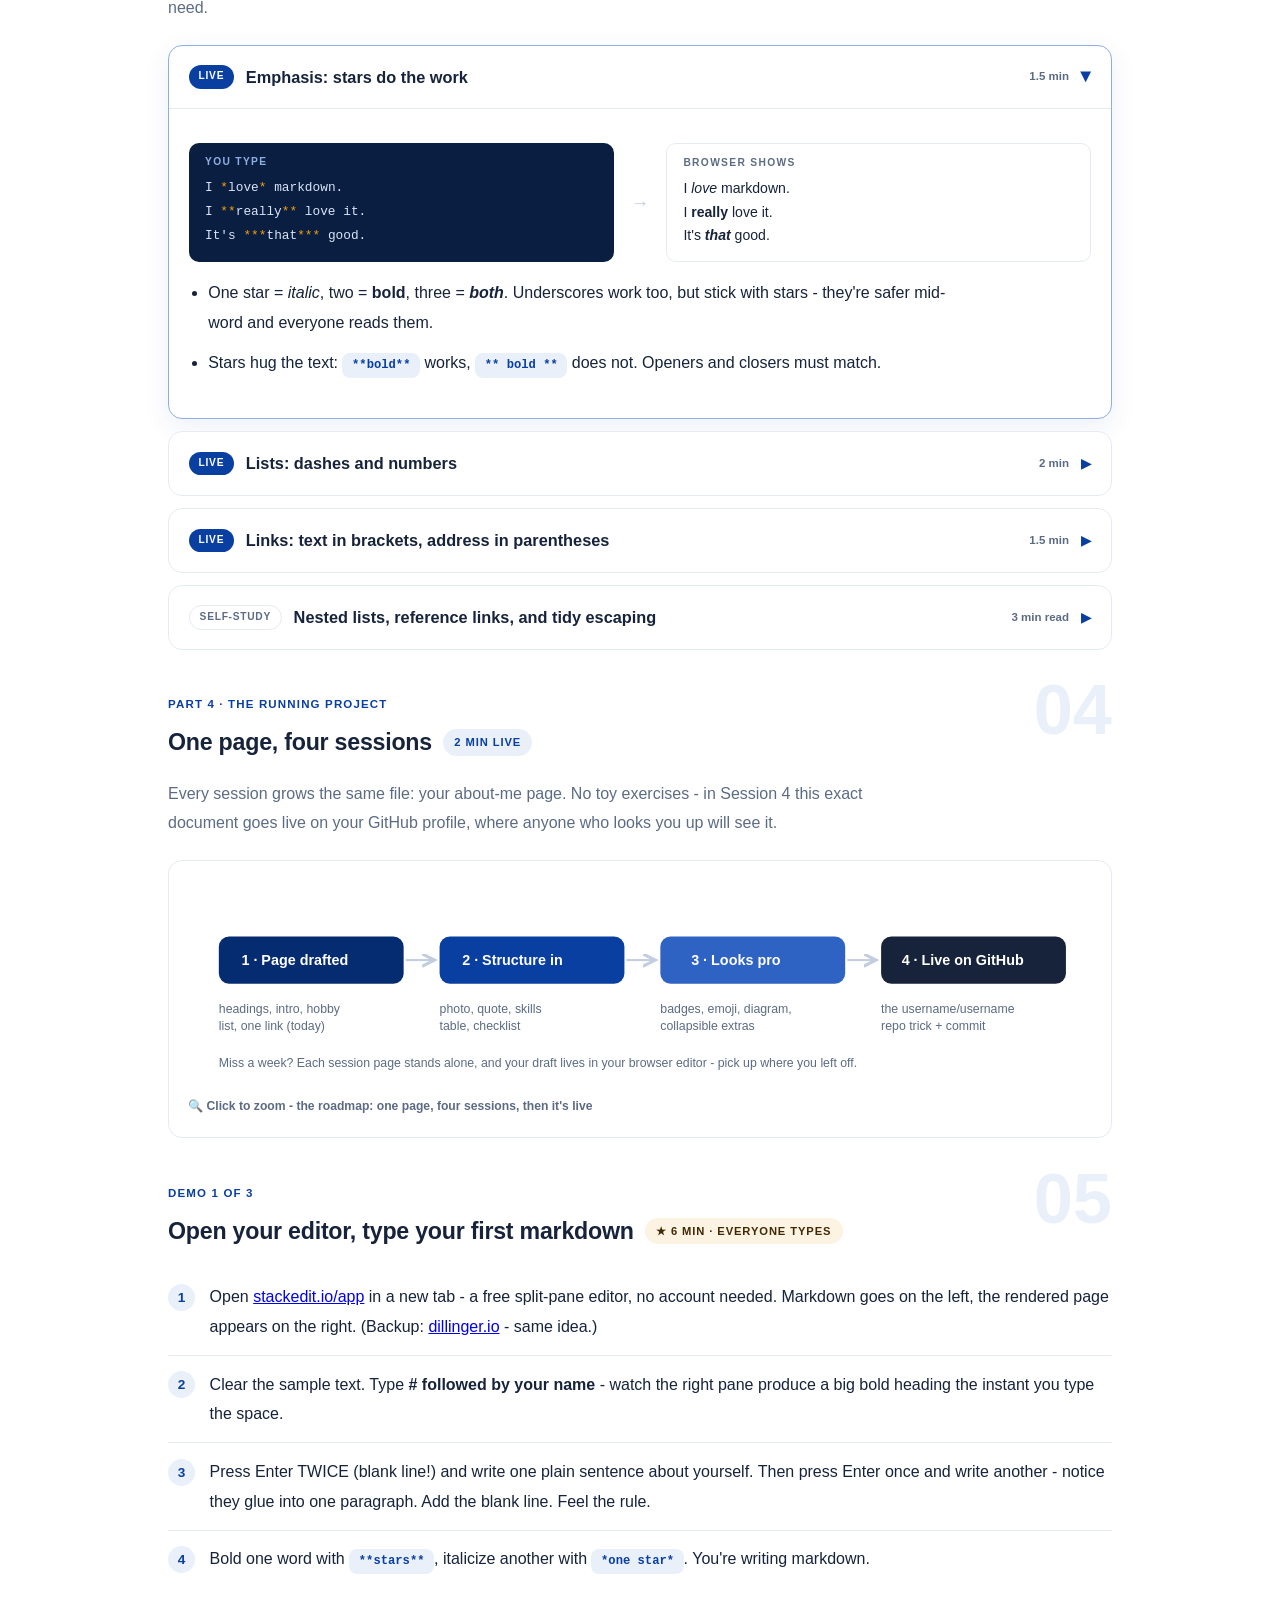
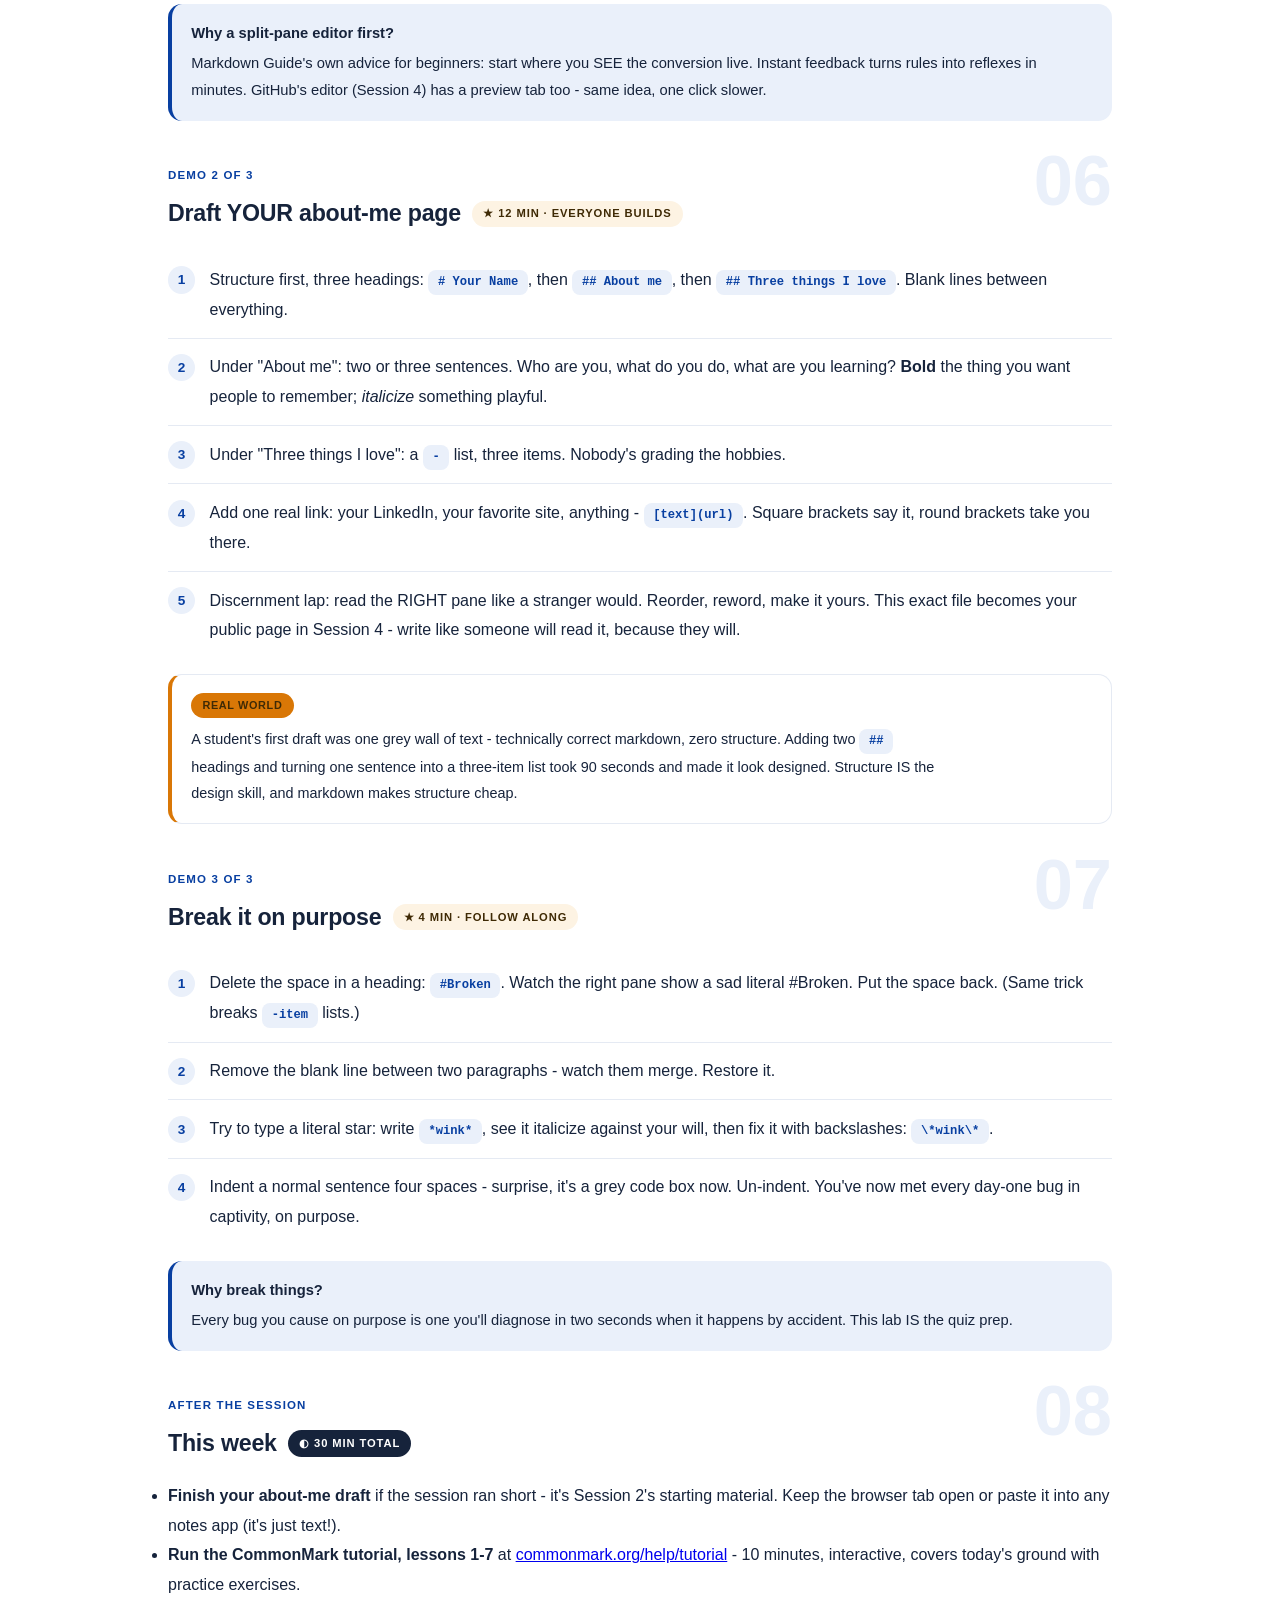
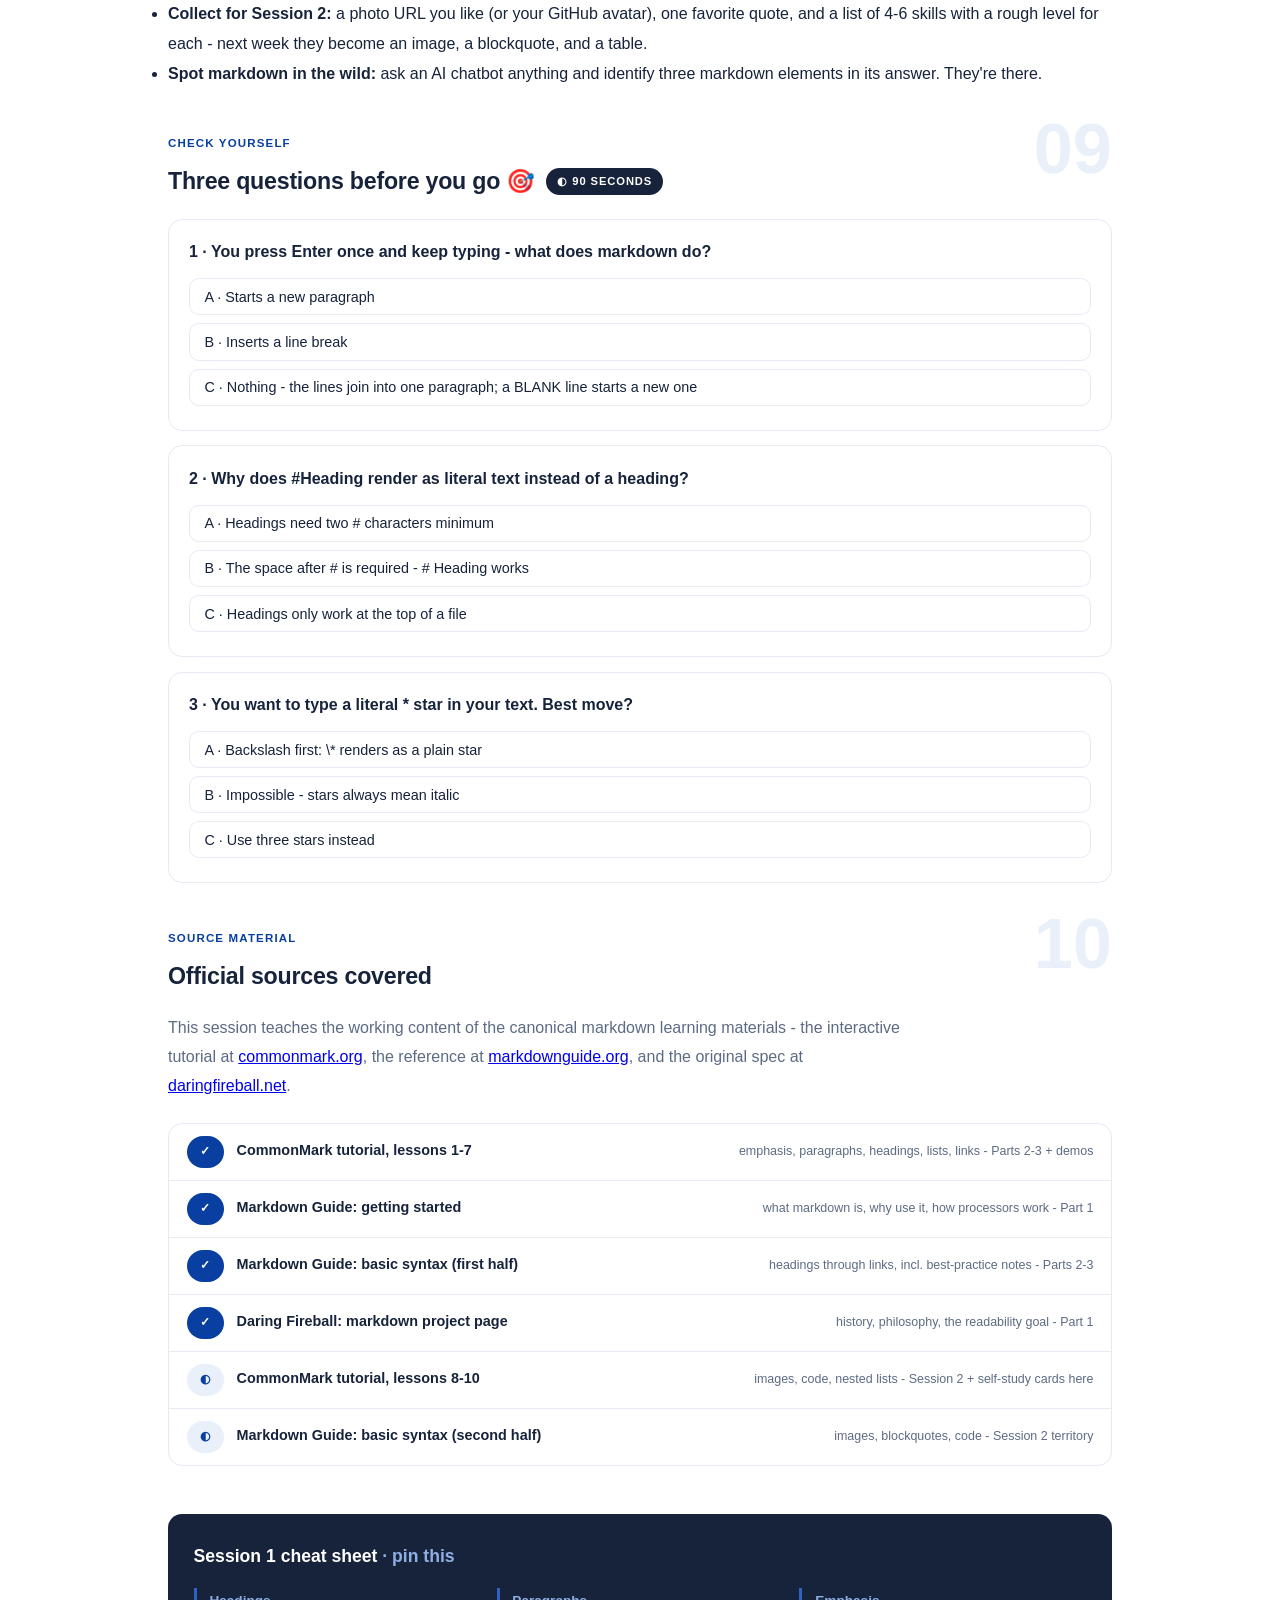
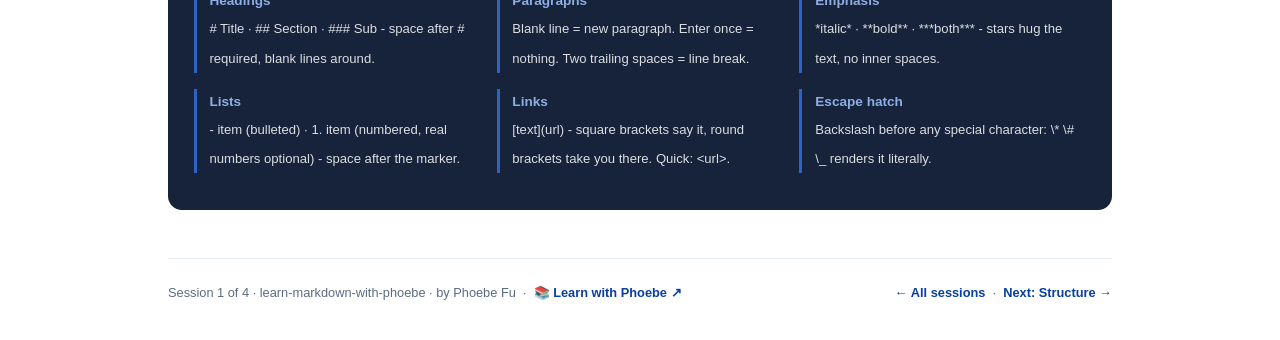
==== commit e0d71795: "Layout: code boxes stack under step text; toolbar is one row Shared-template defect, live estate-wid" ====
--- a/courses/01-first-words.html
+++ b/courses/01-first-words.html
@@ -19,7 +19,7 @@
 <meta name="twitter:image" content="https://phoebefu6.github.io/learn-markdown-with-phoebe/assets/og-cover.png">
 <!-- social:end -->
 <title>Session 1 · First words: from plain text to a real page - learn markdown with phoebe</title>
-<link rel="stylesheet" href="../assets/style.css?v=18">
+<link rel="stylesheet" href="../assets/style.css?v=20">
 </head>
 <body>
 
--- a/assets/style.css
+++ b/assets/style.css
@@ -101,8 +101,9 @@
   border-bottom: 1px solid var(--hairline);
   padding: .55rem 0;
 }
-.toolbar .wrap { display: flex; align-items: center; gap: .6rem; }
-.toolbar .crumb { font-size: .8rem; color: var(--muted); font-weight: 600; margin-right: auto; }
+.toolbar .wrap { display: flex; align-items: center; gap: .5rem; flex-wrap: nowrap; }
+.toolbar .crumb { font-size: .8rem; color: var(--muted); font-weight: 600; margin-right: auto; min-width: 0; white-space: nowrap; overflow: hidden; text-overflow: ellipsis; }
+.toolbar .btn { white-space: nowrap; flex: none; padding: .38rem .8rem; font-size: .78rem; line-height: 1.2; }
 .toolbar .crumb a { color: var(--indigo); text-decoration: none; }
 .btn {
   border: 1px solid var(--hairline);
@@ -302,11 +303,15 @@
 /* ---------- demo steps ---------- */
 .steps { counter-reset: step; margin: .6rem 0 1rem; }
 .step {
-  display: flex;
-  gap: .9rem;
+  display: grid;
+  grid-template-columns: max-content minmax(0, 1fr);
+  column-gap: .9rem;
+  row-gap: .2rem;
   padding: .85rem 0;
   border-bottom: .5px solid var(--hairline);
 }
+.step > * { grid-column: 2; min-width: 0; }
+.step > .prompt-box { margin: .8rem 0 .4rem; }
 .step:last-child { border-bottom: none; }
 .step::before {
   counter-increment: step;
@@ -769,7 +774,10 @@
   /* 44px tap targets */
   details.card summary { min-height: 44px; }
   .qopt { min-height: 44px; display: flex; align-items: center; padding: .7rem .9rem; }
-  .toolbar .btn, .pagefoot a { min-height: 44px; display: inline-flex; align-items: center; }
+  .toolbar .btn, .pagefoot a { min-height: 44px; display: inline-flex; align-items: center; justify-content: center; }
+  .toolbar .crumb, .toolbar #zoom-toggle { display: none; }
+  .toolbar .btn { flex: 1 1 0; padding: .3rem .4rem; font-size: .72rem; }
+  table.clean { display: block; overflow-x: auto; -webkit-overflow-scrolling: touch; }
 }
 
 @media (max-width: 640px) {
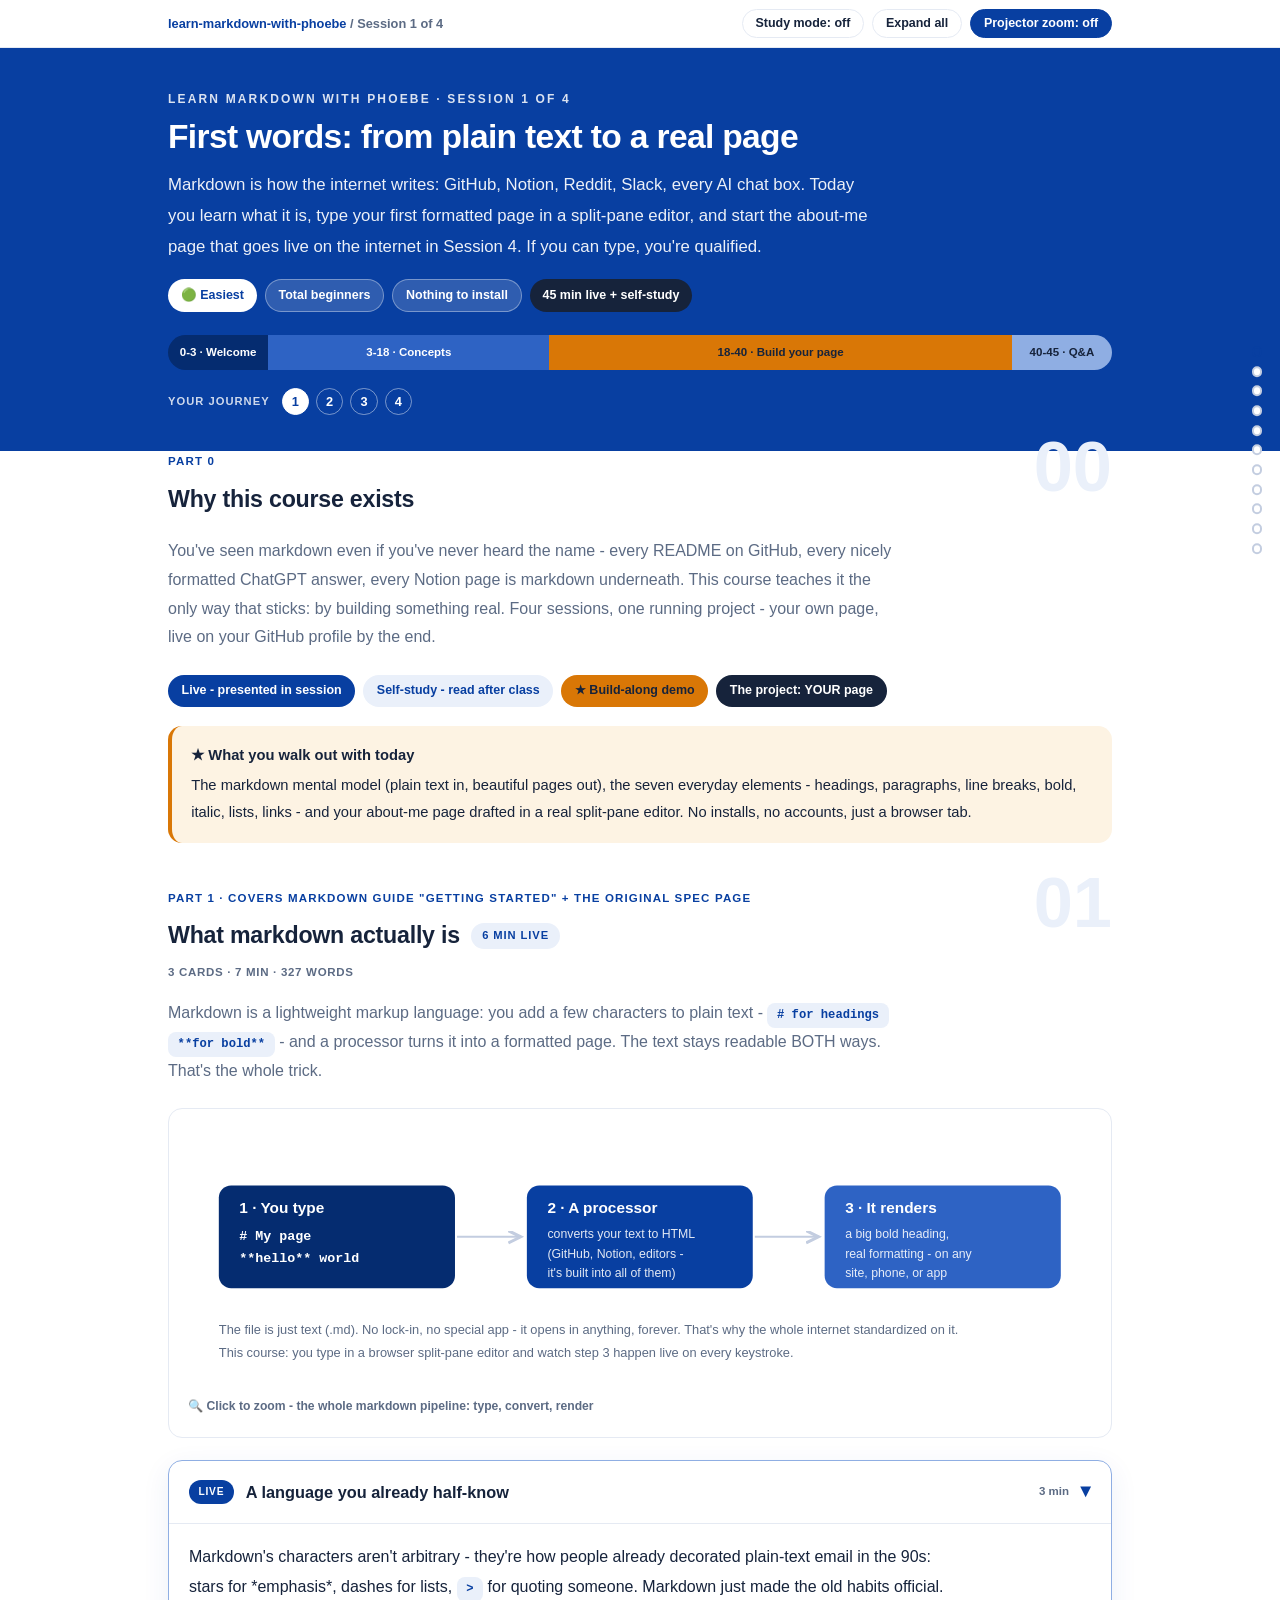
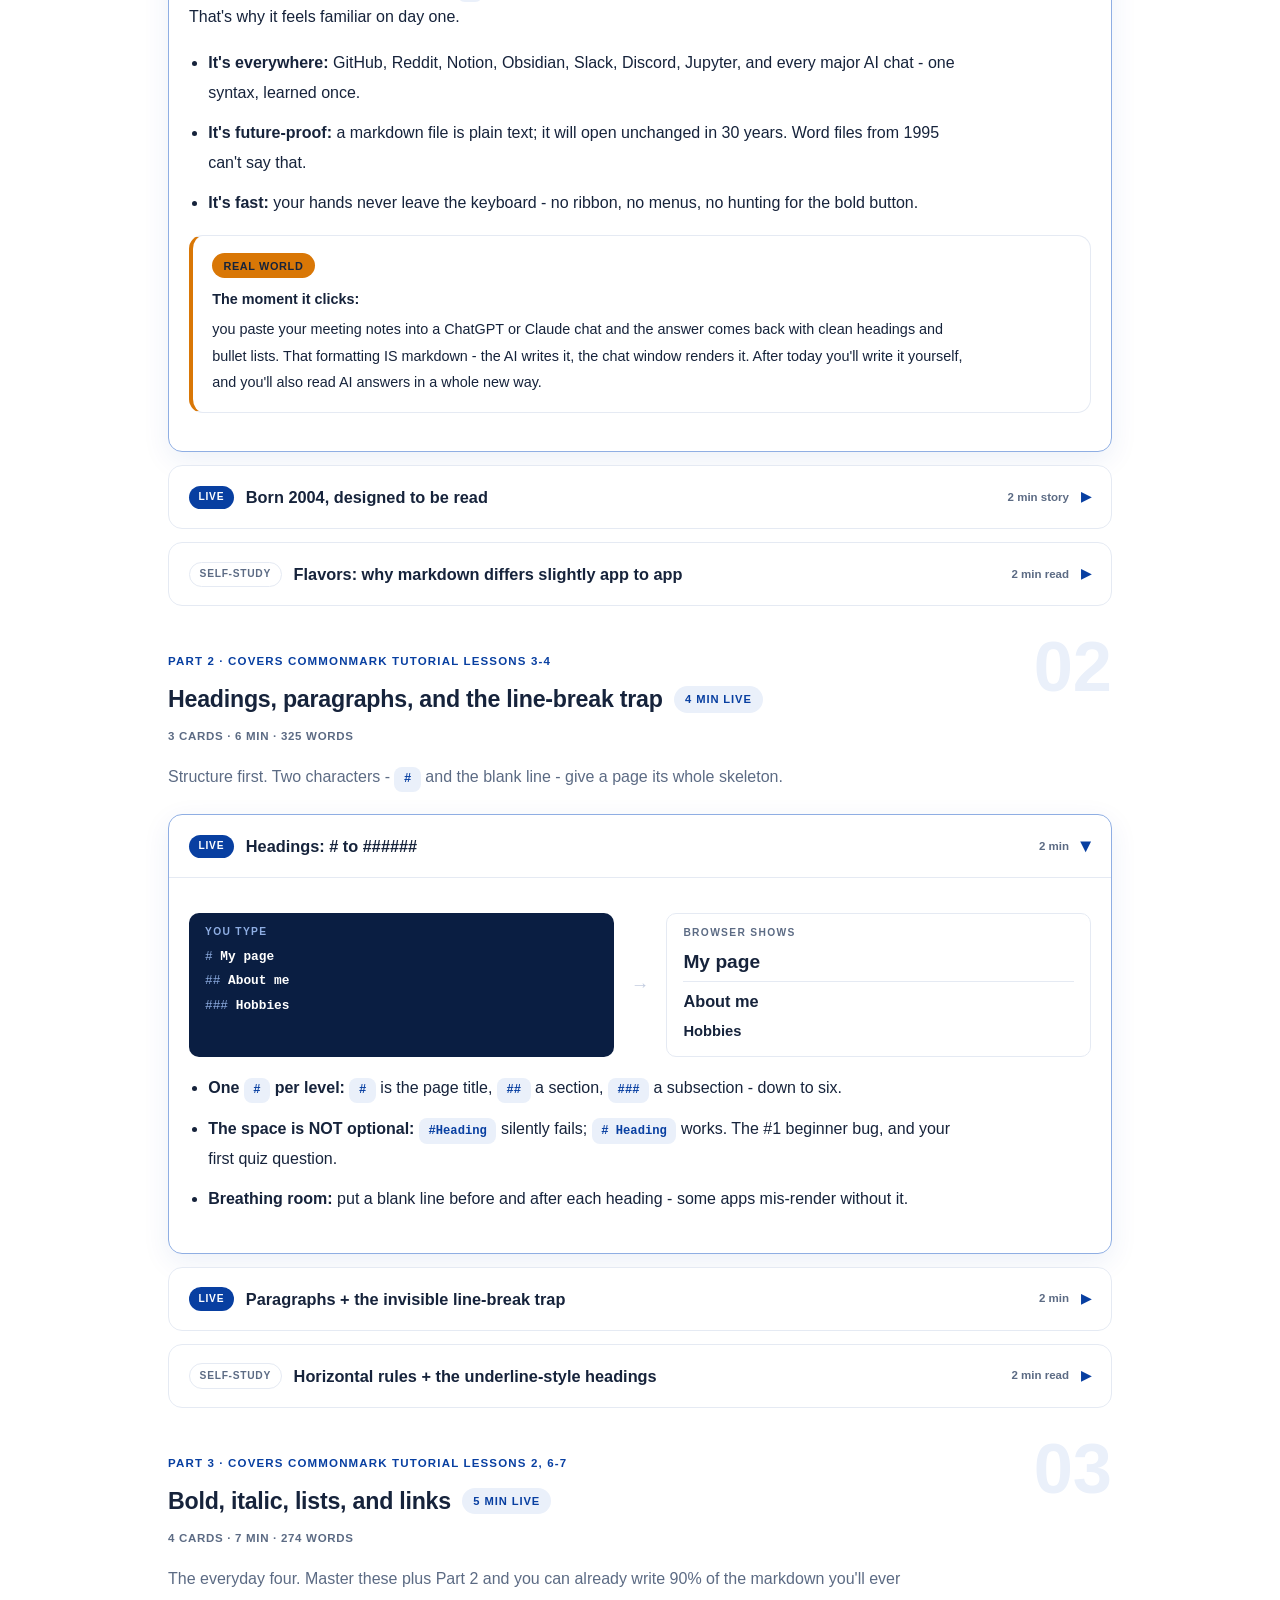
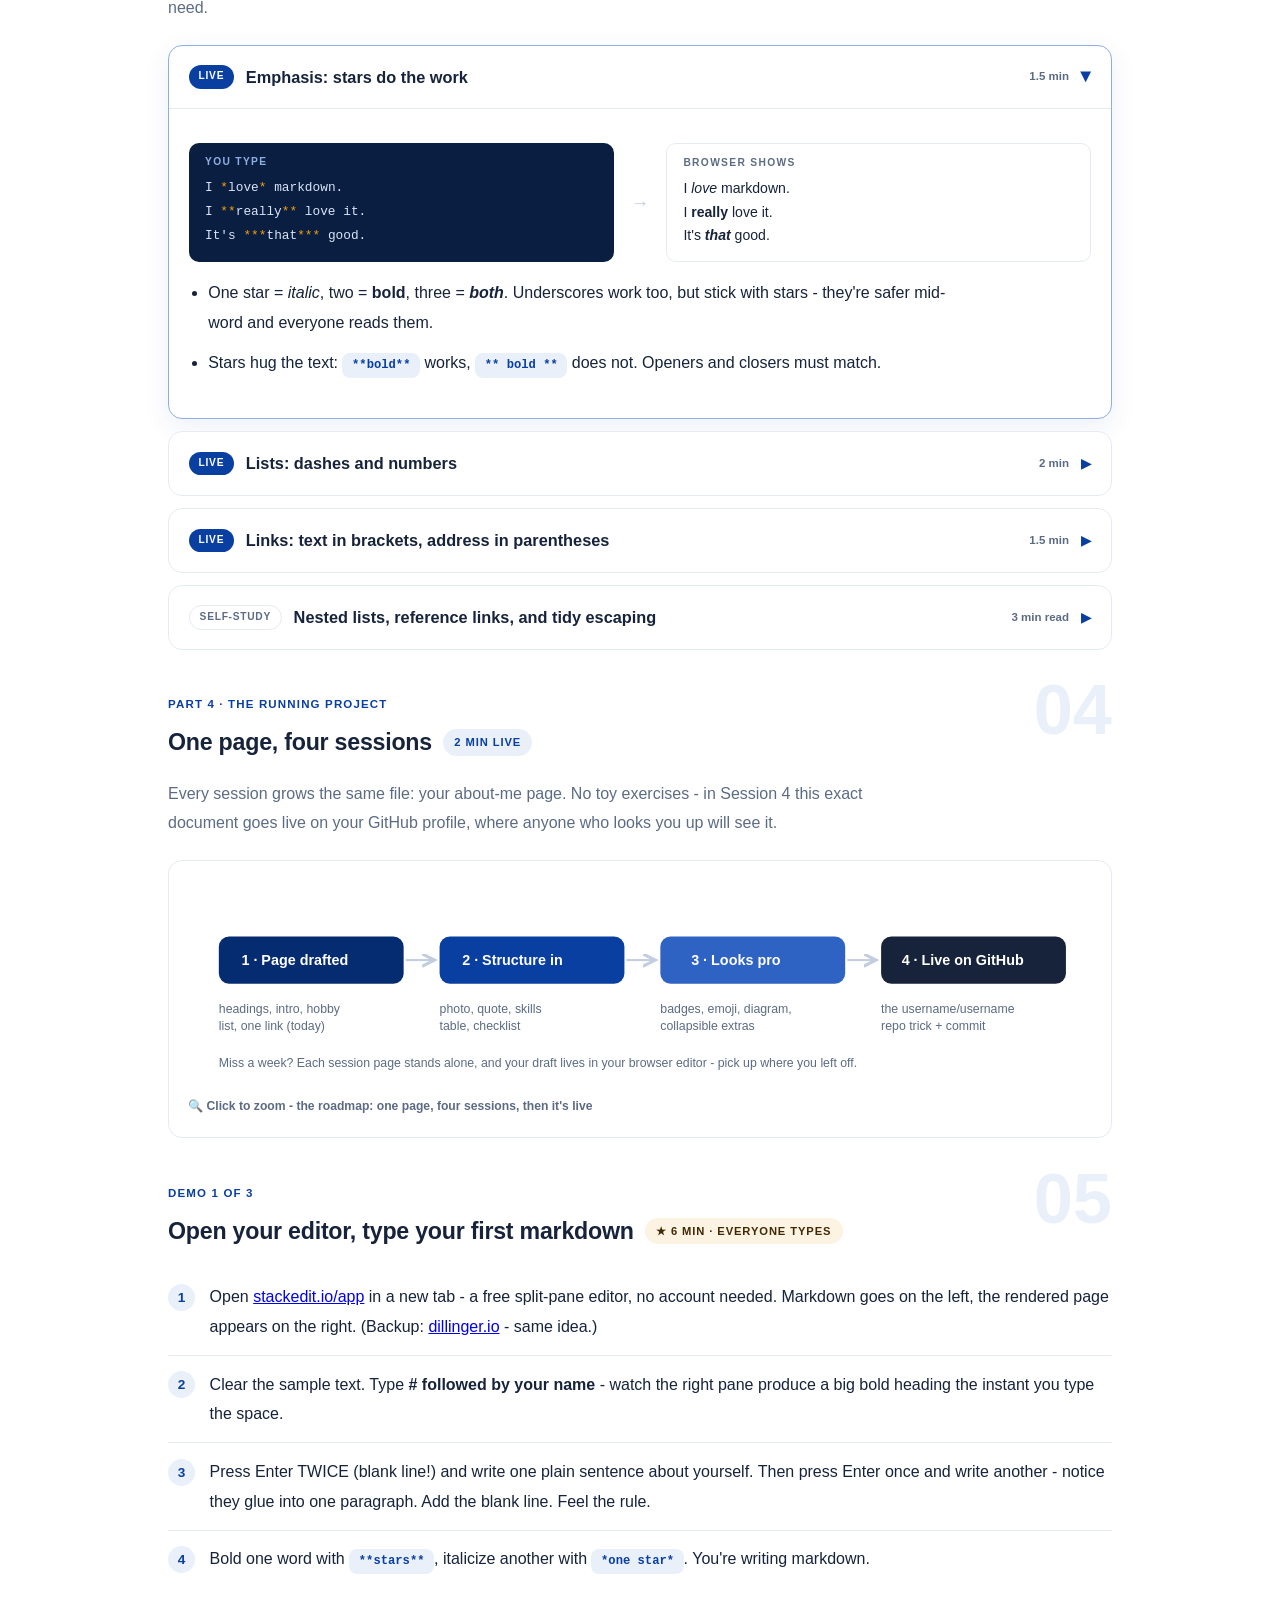
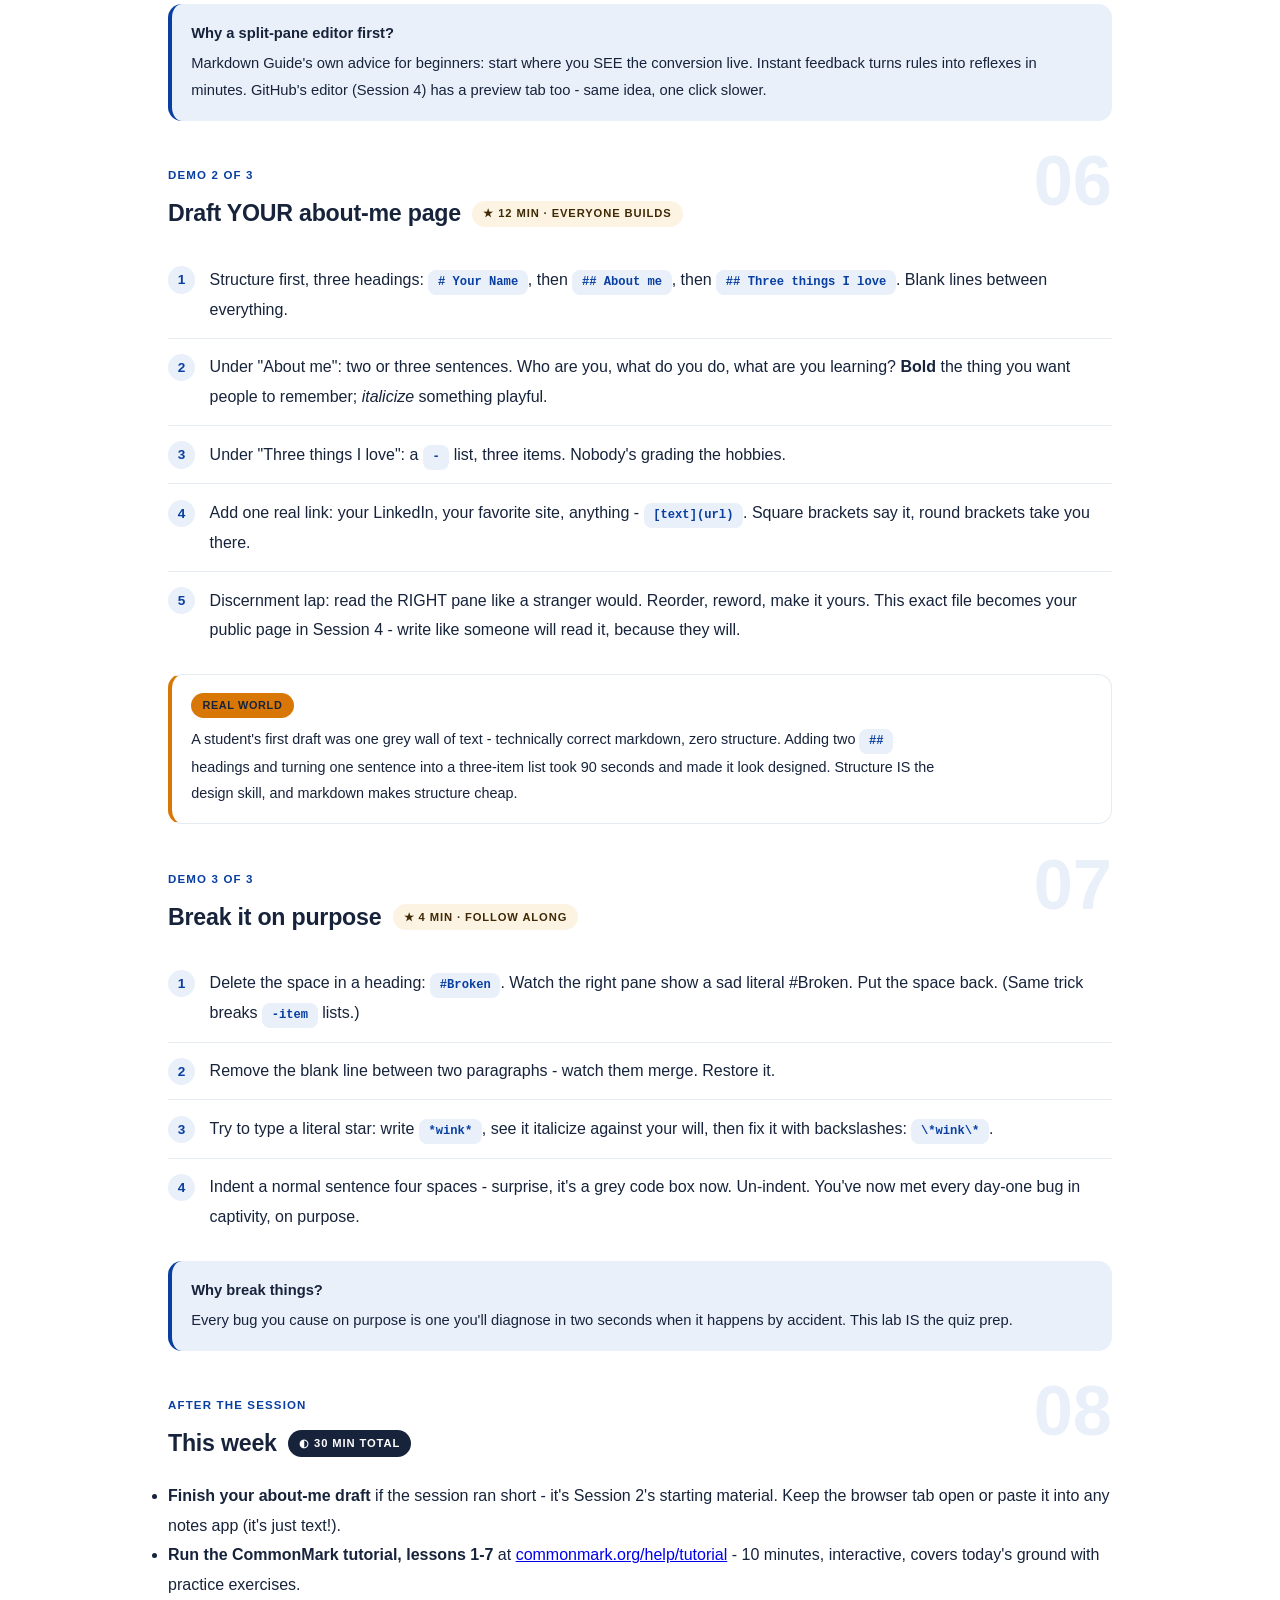
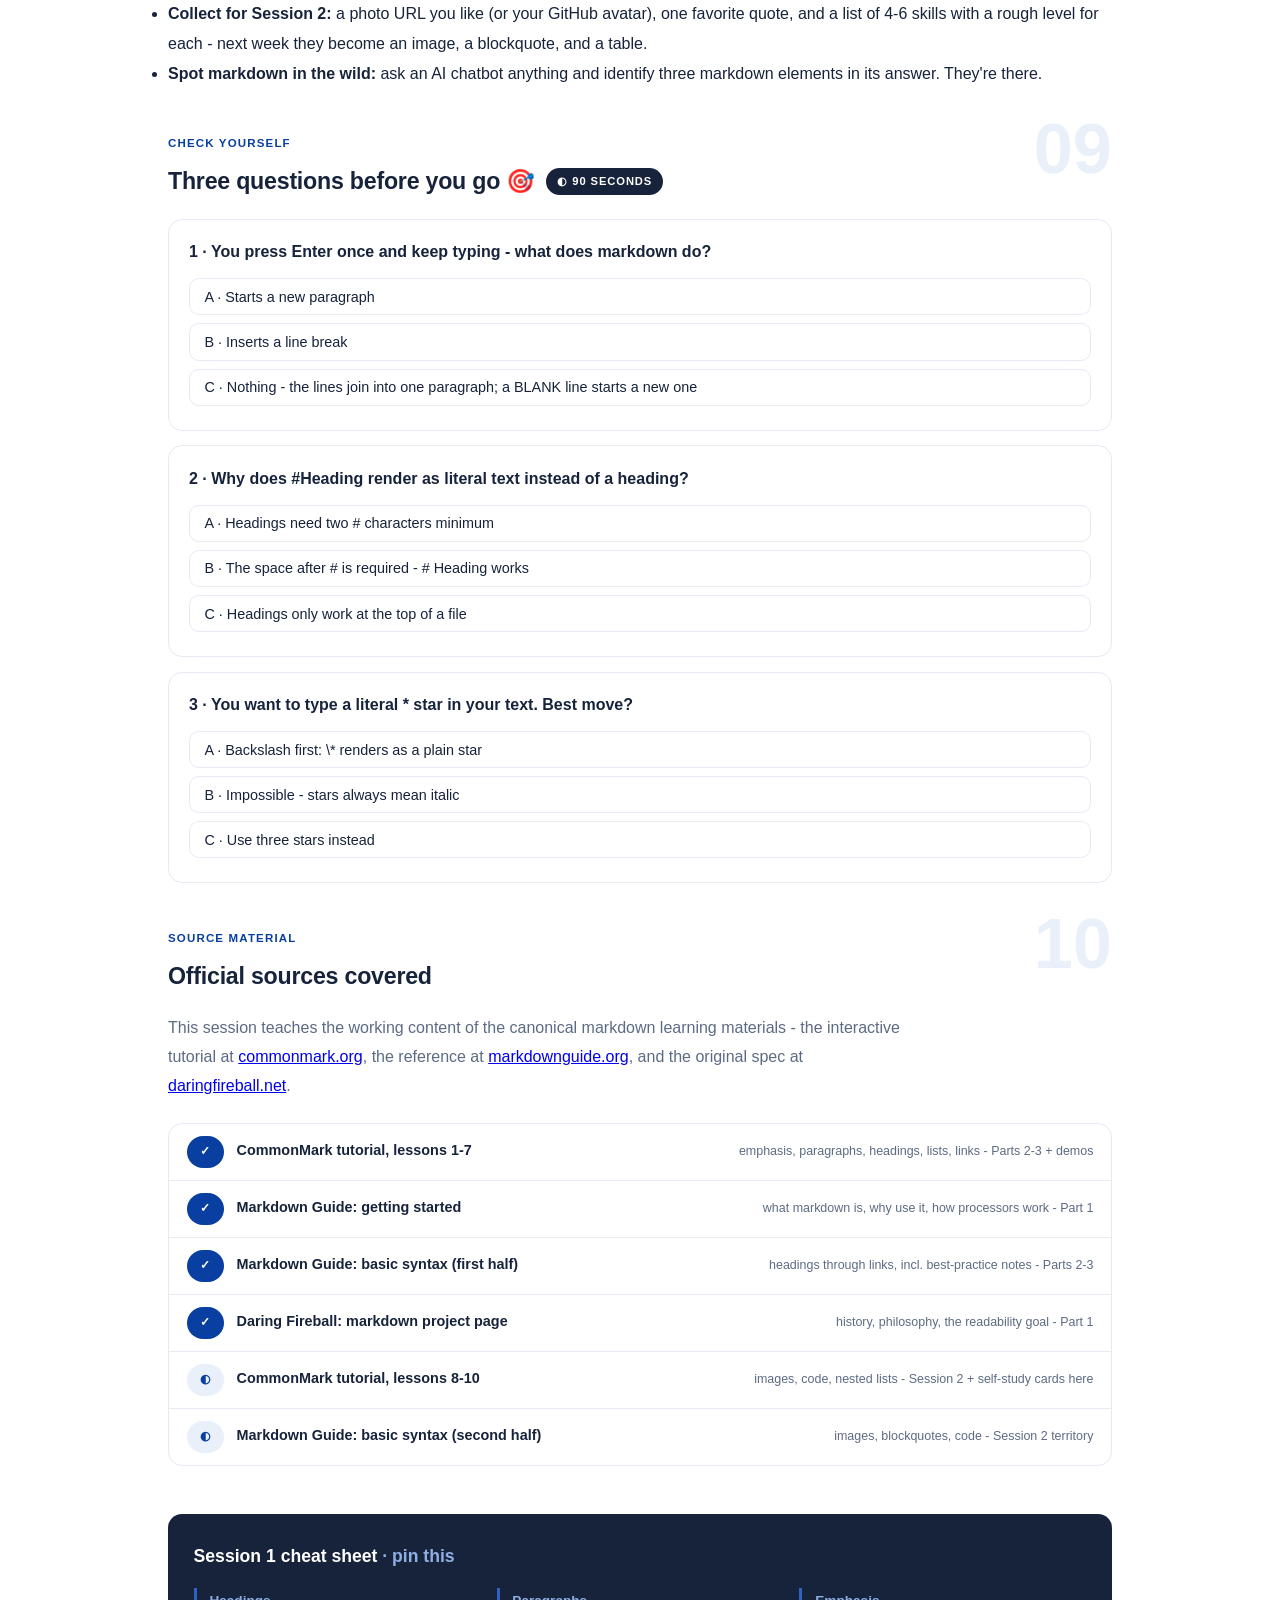
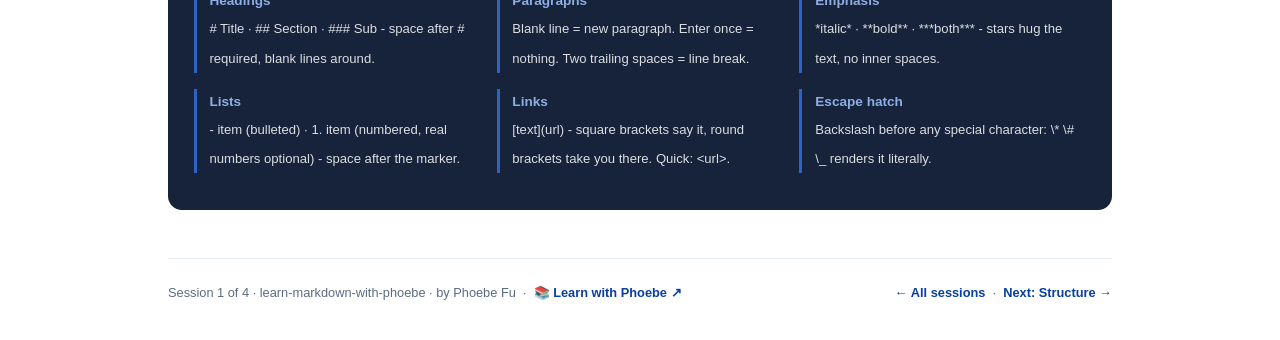
==== commit 7318ebec: "Fix unreadable pills and labels: the course's own ink on the amber fill The "Real world" pill, build" ====
--- a/courses/01-first-words.html
+++ b/courses/01-first-words.html
@@ -19,7 +19,7 @@
 <meta name="twitter:image" content="https://phoebefu6.github.io/learn-markdown-with-phoebe/assets/og-cover.png">
 <!-- social:end -->
 <title>Session 1 · First words: from plain text to a real page - learn markdown with phoebe</title>
-<link rel="stylesheet" href="../assets/style.css?v=20">
+<link rel="stylesheet" href="../assets/style.css?v=21">
 </head>
 <body>
 
--- a/assets/style.css
+++ b/assets/style.css
@@ -223,7 +223,7 @@
 .pill.solid { background: var(--indigo); color: #fff; }
 .pill.light { background: var(--indigo-50); color: var(--indigo); }
 .pill.inkpill { background: var(--ink); color: #fff; }
-.pill.amber, .pill.peach { background: var(--amber); color: var(--amber-ink); }
+.pill.amber, .pill.peach { background: var(--amber); color: var(--ink); }
 .pill.bare { color: var(--faint); }
 
 /* ---------- 4D grid ---------- */
@@ -281,7 +281,7 @@
   padding: .15rem .7rem;
 }
 .prompt-box.bad .label { background: var(--faint); color: var(--ink); }
-.prompt-box.good .label { background: var(--amber); color: var(--amber-ink); }
+.prompt-box.good .label { background: var(--amber); color: var(--ink); }
 .copy-btn {
   position: absolute;
   top: .7rem;
@@ -298,7 +298,7 @@
   transition: background .15s ease;
 }
 .copy-btn:hover { background: rgba(255,255,255,.22); }
-.copy-btn.copied { background: var(--amber); border-color: var(--amber); color: var(--amber-ink); }
+.copy-btn.copied { background: var(--amber); border-color: var(--amber); color: var(--ink); }
 
 /* ---------- demo steps ---------- */
 .steps { counter-reset: step; margin: .6rem 0 1rem; }
@@ -350,7 +350,7 @@
 .callout.example .ex-pill {
   display: inline-block;
   background: var(--amber);
-  color: var(--amber-ink);
+  color: var(--ink);
   border-radius: 999px;
   padding: .15rem .7rem;
   font-size: .68rem;
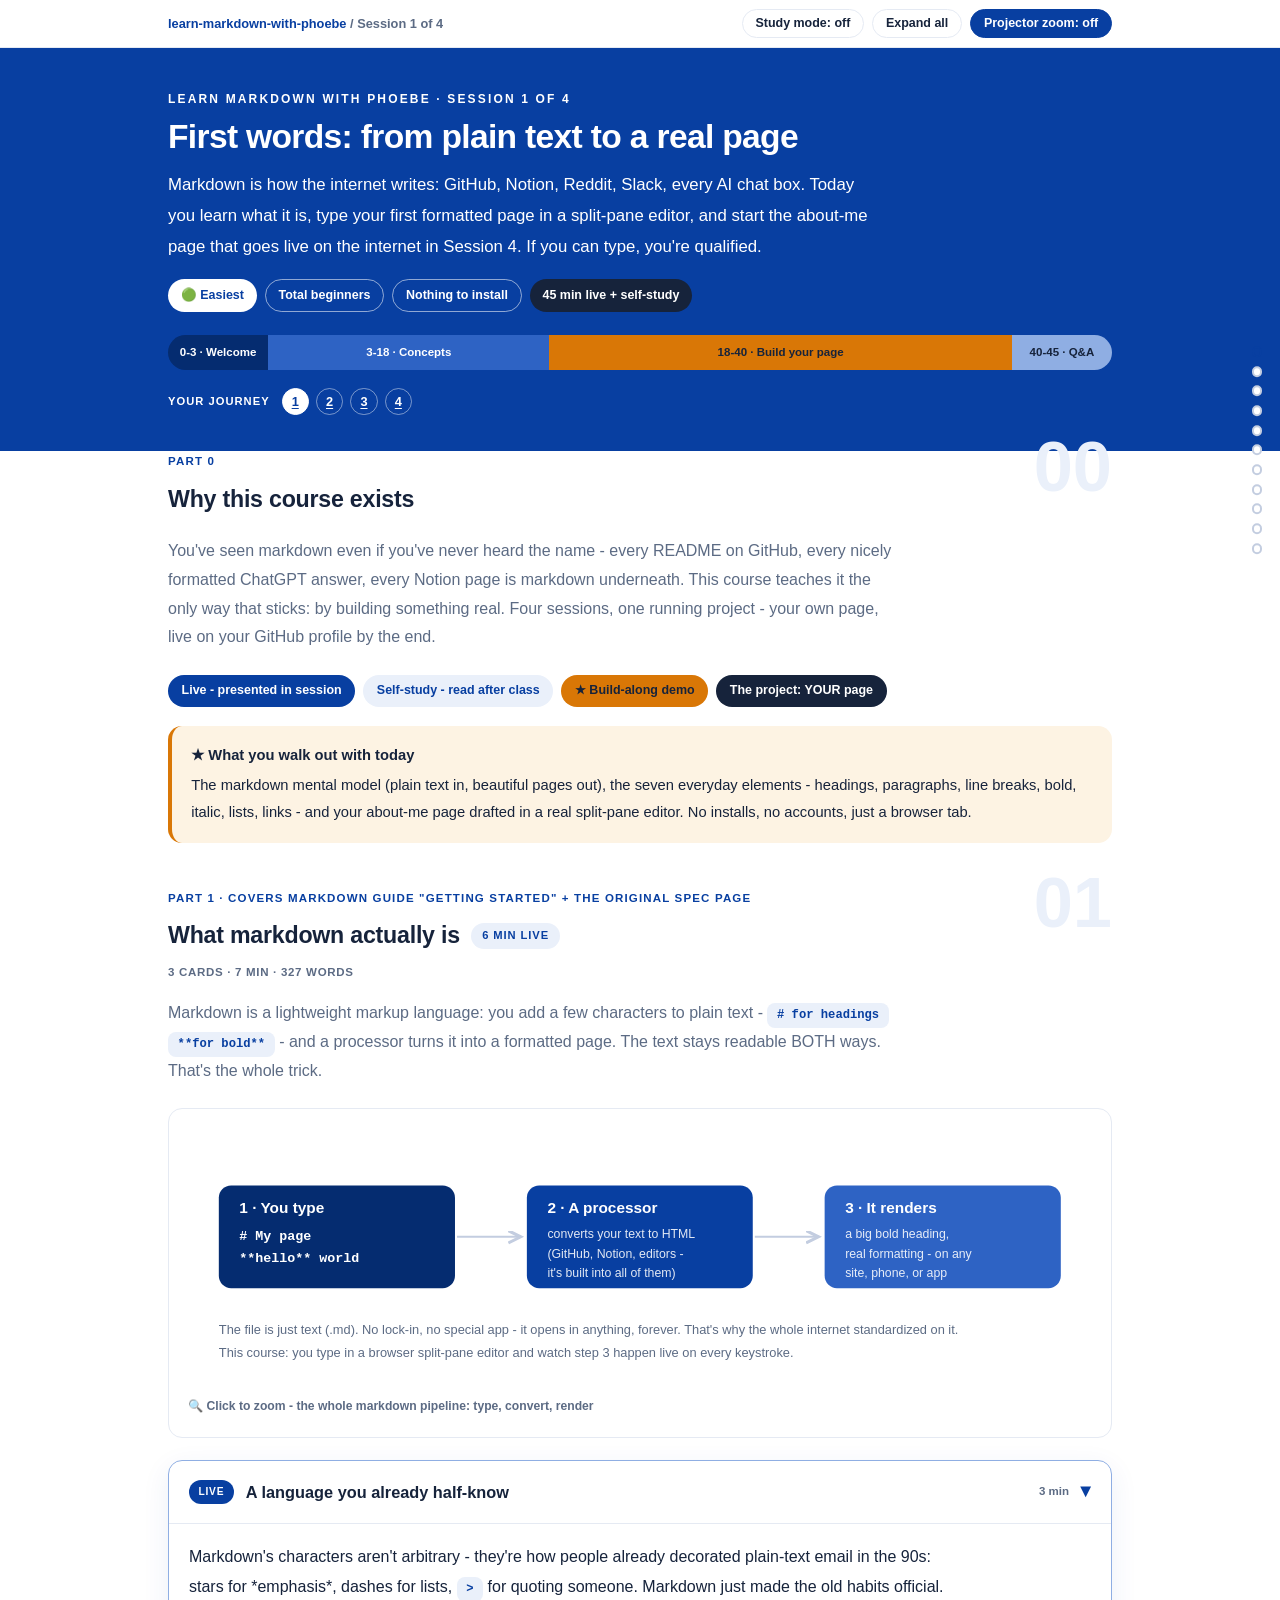
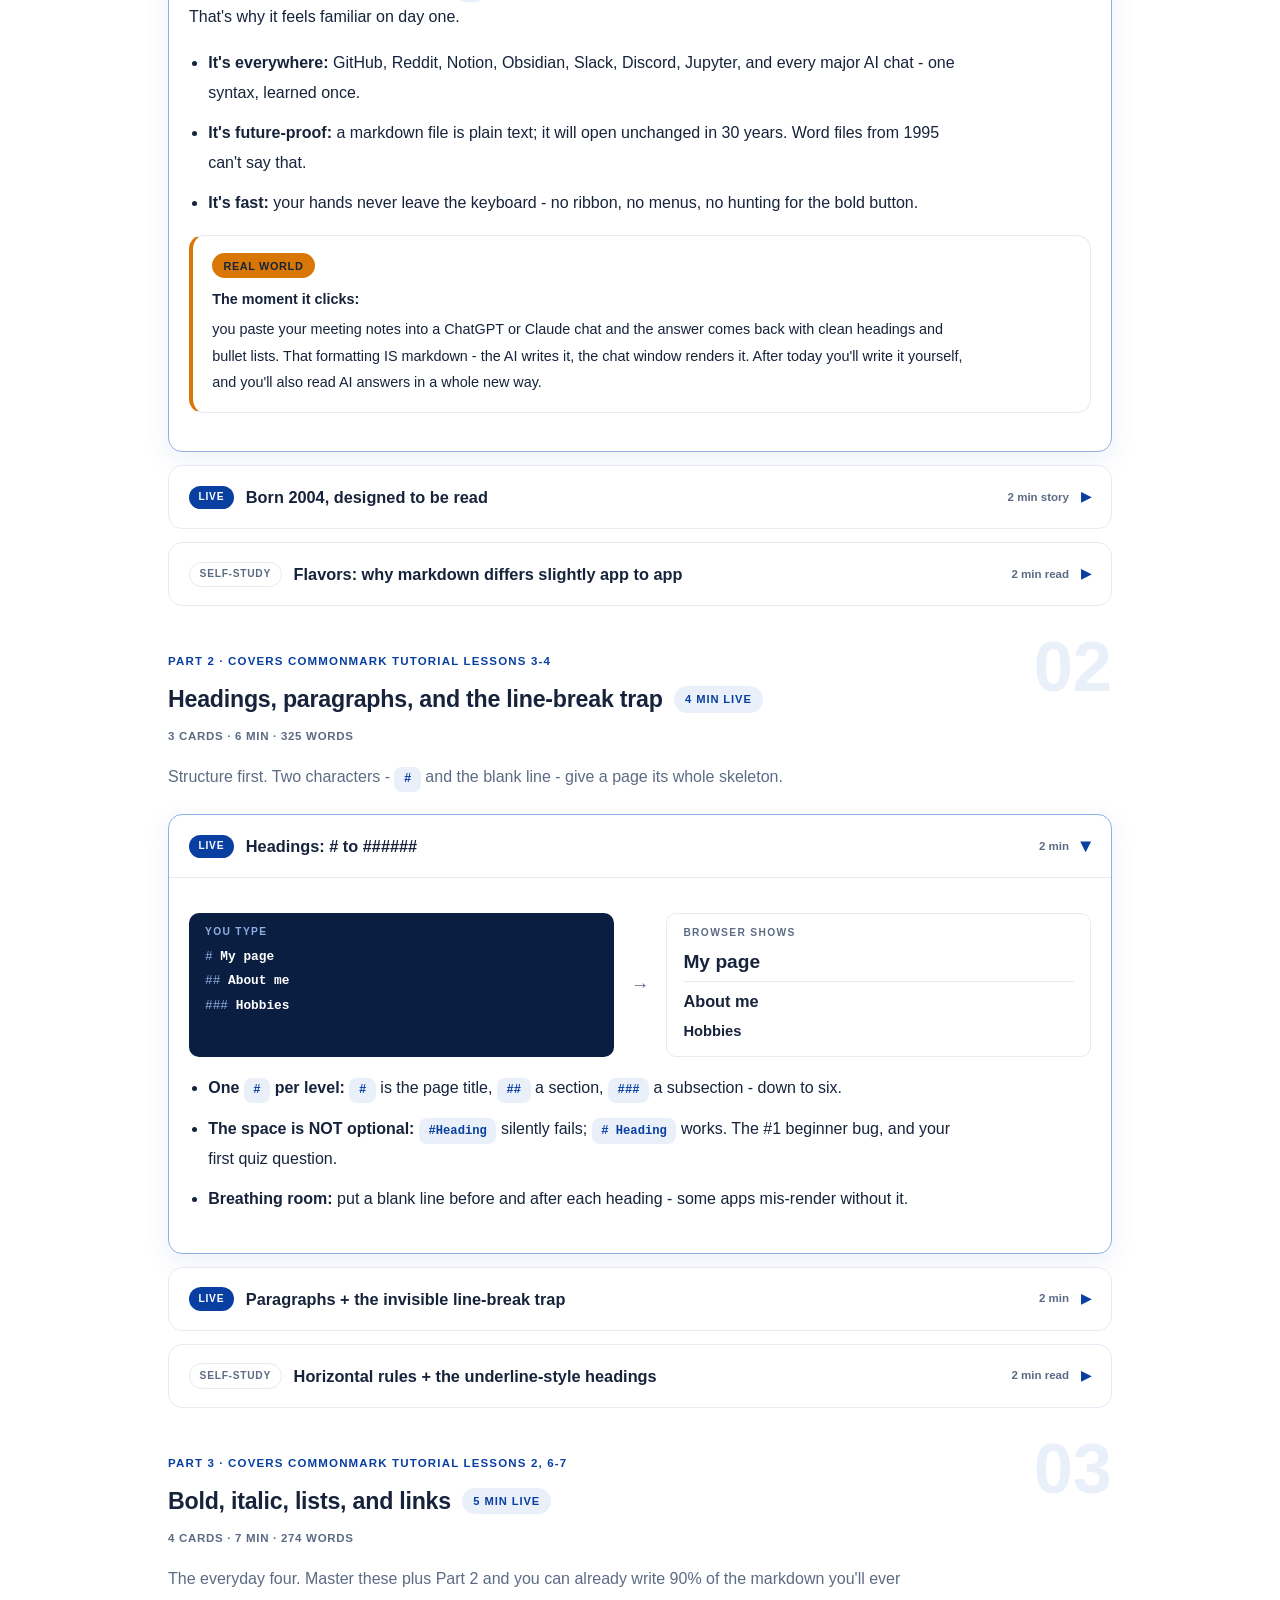
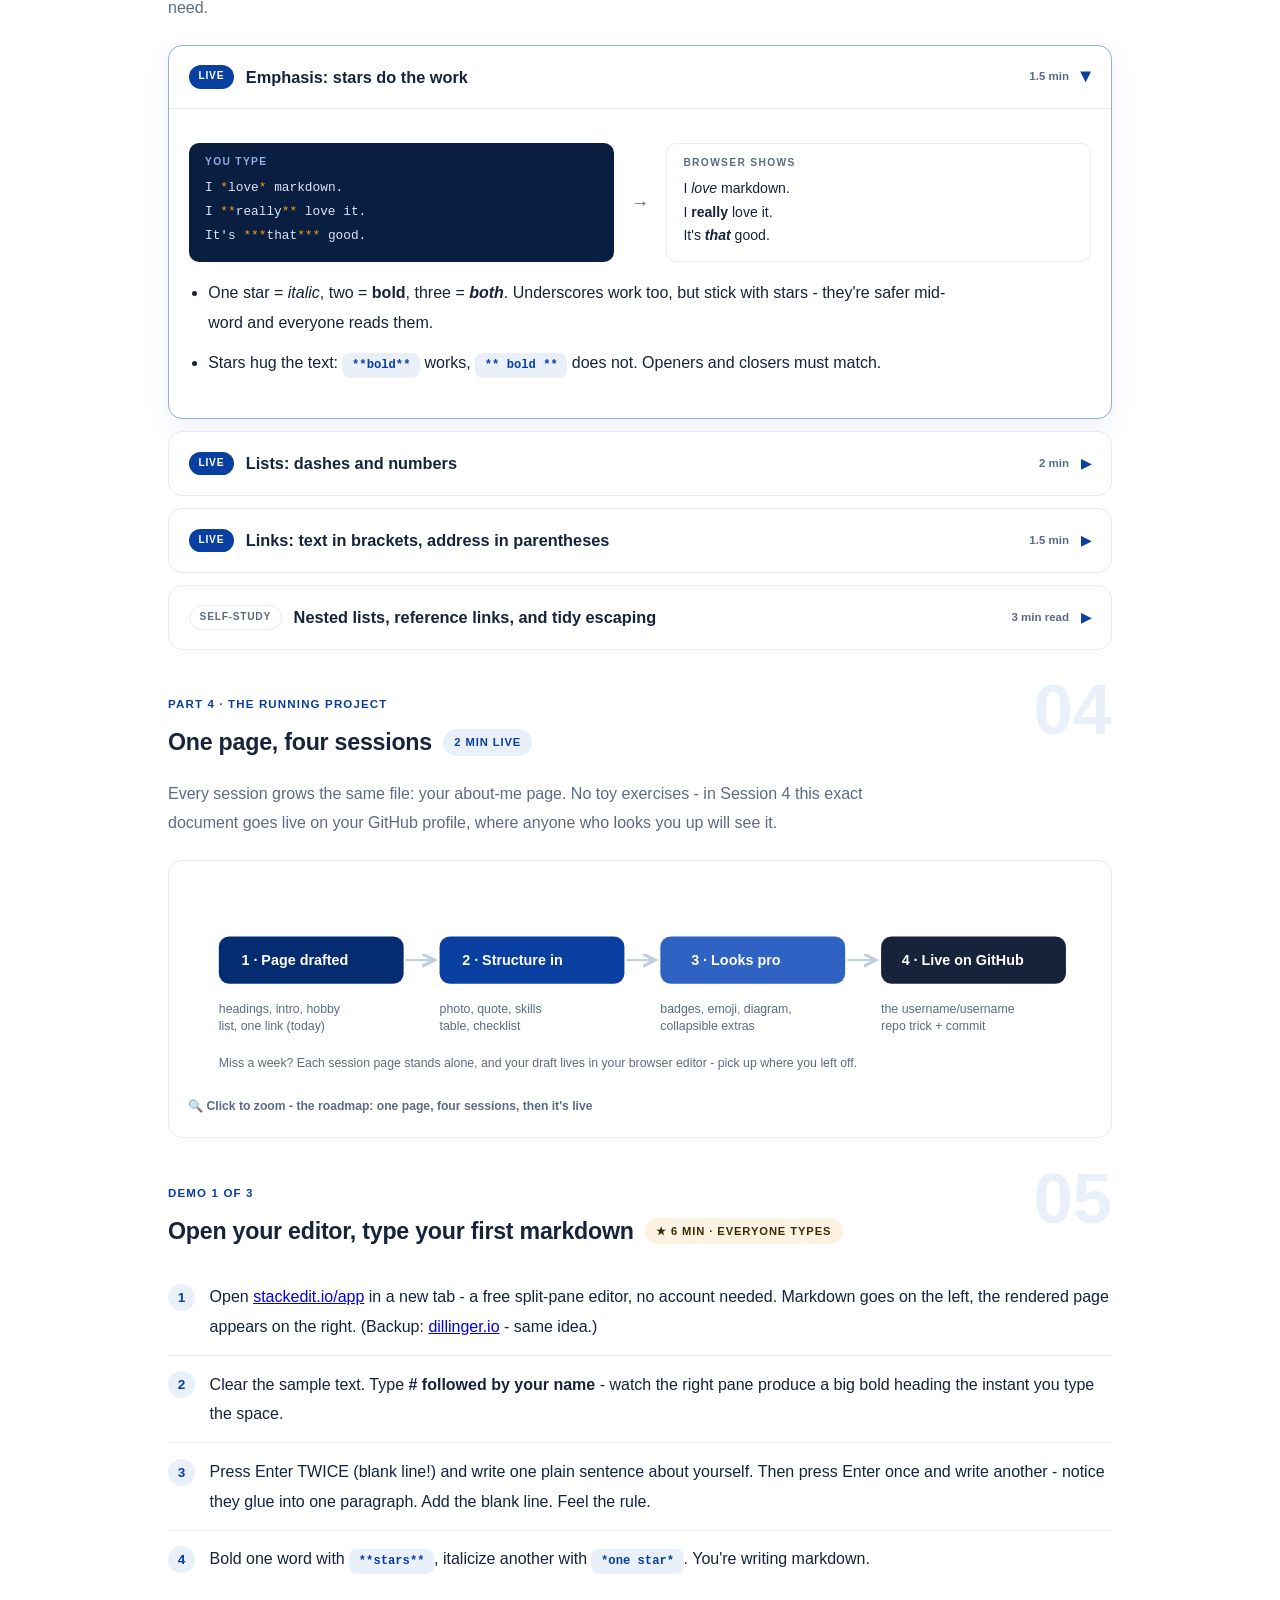
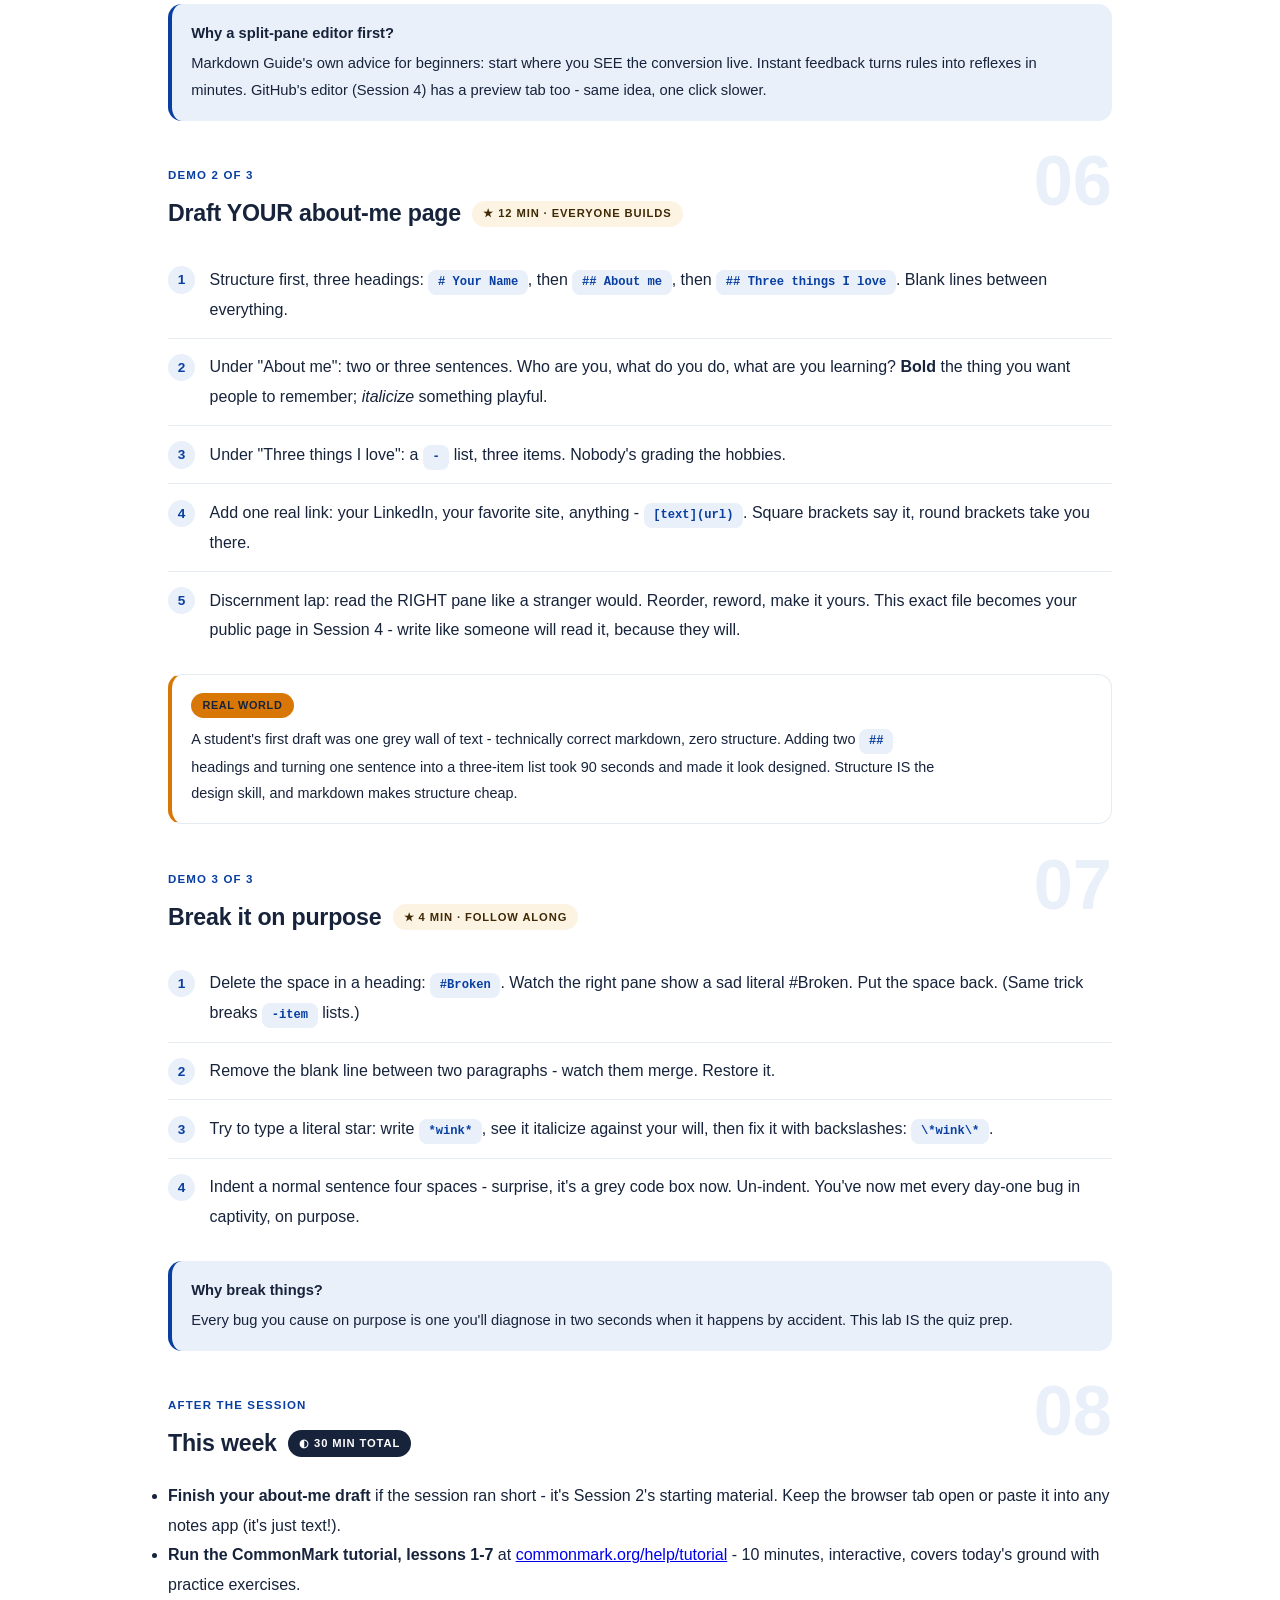
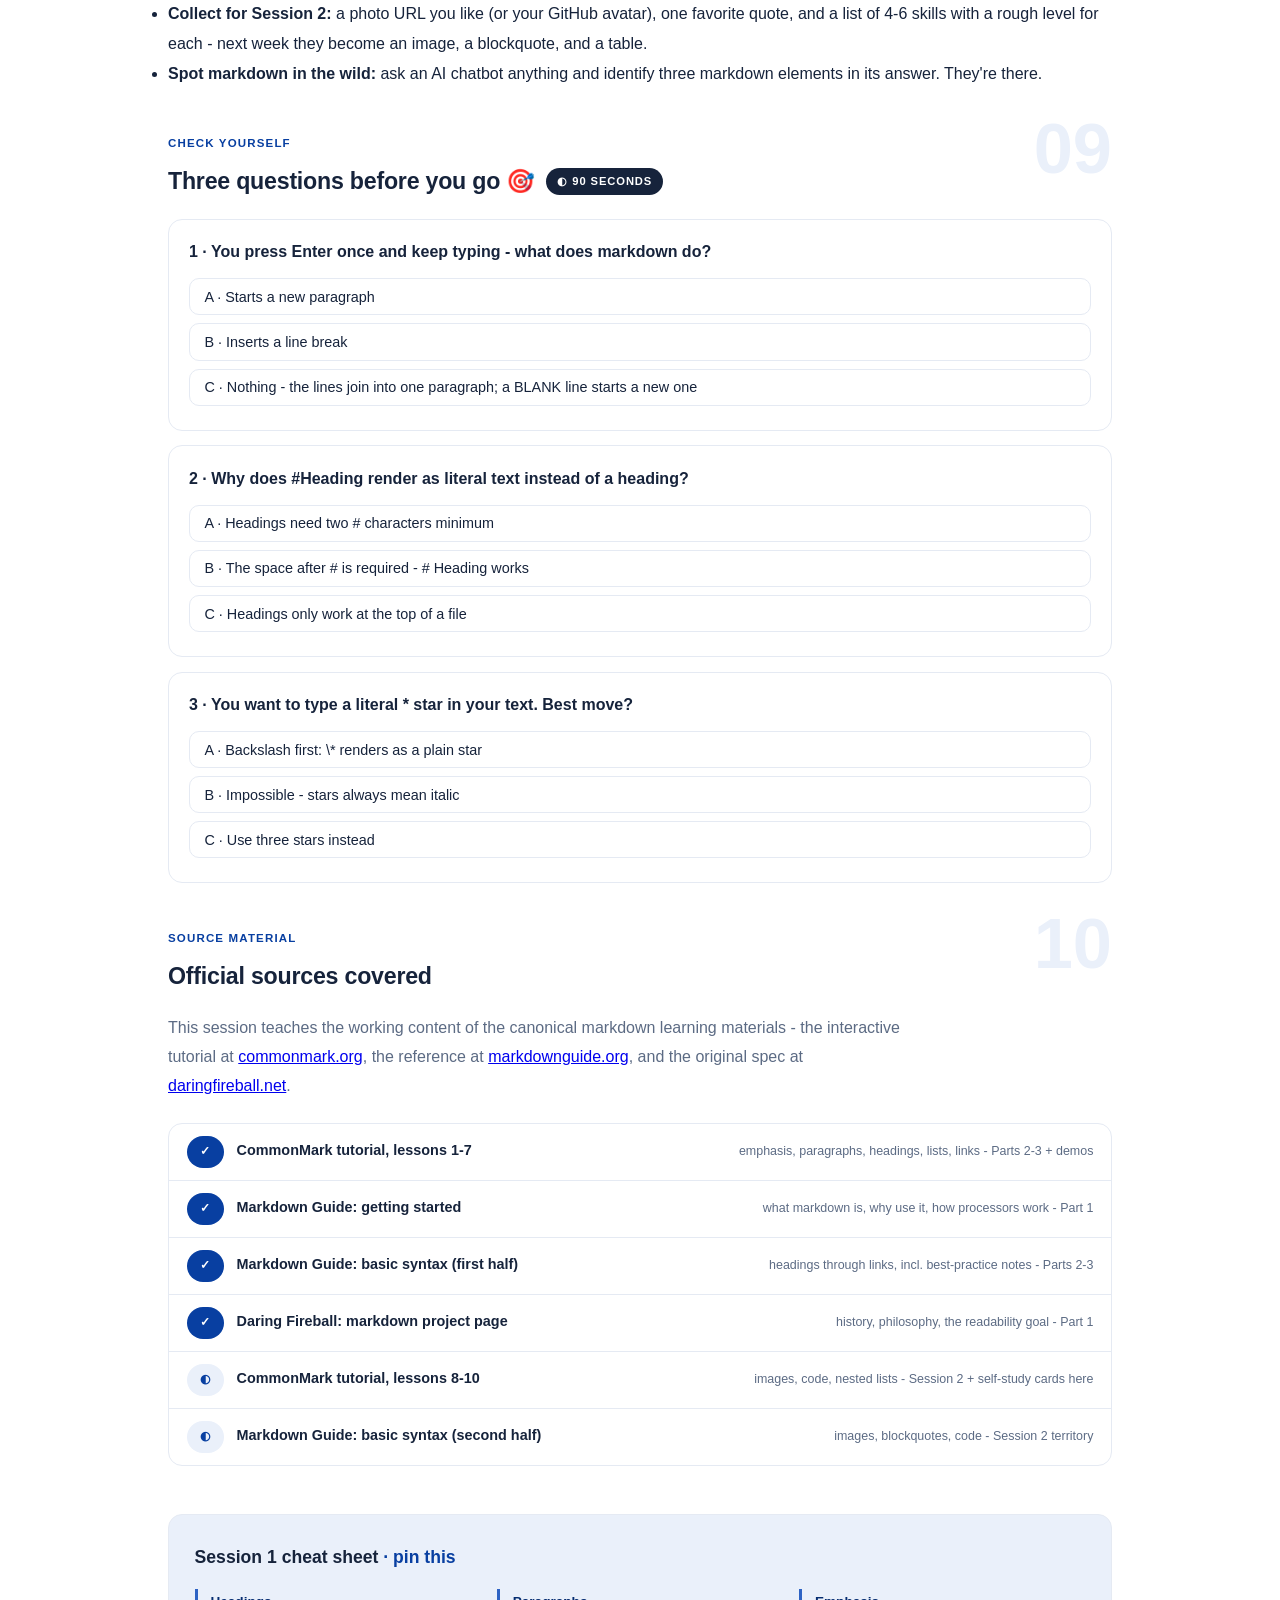
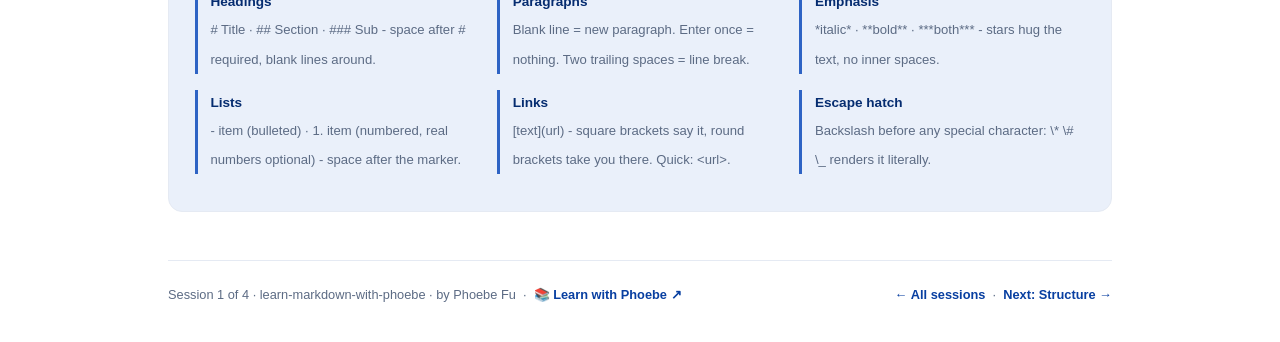
==== commit d95b715c: "Light surfaces everywhere: lightbox, cheat panel, code boxes; contrast and phone-width fixes Every d" ====
--- a/courses/01-first-words.html
+++ b/courses/01-first-words.html
@@ -19,7 +19,7 @@
 <meta name="twitter:image" content="https://phoebefu6.github.io/learn-markdown-with-phoebe/assets/og-cover.png">
 <!-- social:end -->
 <title>Session 1 · First words: from plain text to a real page - learn markdown with phoebe</title>
-<link rel="stylesheet" href="../assets/style.css?v=21">
+<link rel="stylesheet" href="../assets/style.css?v=37">
 </head>
 <body>
 
@@ -483,6 +483,6 @@
 
 </main>
 
-<script src="../assets/app.js?v=17"></script>
+<script src="../assets/app.js?v=37"></script>
 </body>
 </html>
--- a/assets/style.css
+++ b/assets/style.css
@@ -15,8 +15,8 @@
   --amber-ink: #3F2A05;
   --amber-50: #FDF3E3;
   --paper: #FFFFFF;
-  --code-bg: #071B3D;
-  --code-ink: #D9E4F7;
+  --code-bg: #EAF0FA;
+  --code-ink: #16233B;
   --radius: 14px;
 }
 
@@ -46,7 +46,7 @@
   font-size: .75rem;
   letter-spacing: .18em;
   text-transform: uppercase;
-  opacity: .85;
+  opacity: 1;
   font-weight: 600;
 }
 .masthead h1 {
@@ -57,7 +57,7 @@
   letter-spacing: -.02em;
 }
 .masthead h1 .accent { color: inherit; }
-.masthead .sub { font-size: 1.05rem; opacity: .92; max-width: 44rem; }
+.masthead .sub { font-size: 1.05rem; opacity: 1; max-width: 44rem; }
 
 .chip-row { display: flex; flex-wrap: wrap; gap: .5rem; margin-top: 1.1rem; }
 .chip {
@@ -71,7 +71,7 @@
   white-space: nowrap;
 }
 .chip.level { background: #fff; color: var(--indigo); }
-.chip.audience { background: rgba(255,255,255,.16); color: #fff; border: 1px solid rgba(255,255,255,.35); }
+.chip.audience { background: rgba(255,255,255,.08); color: #fff; border: 1px solid rgba(255,255,255,.35); }
 .chip.time { background: var(--ink); color: #fff; font-variant-numeric: tabular-nums; }
 
 /* ---------- agenda bar ---------- */
@@ -224,7 +224,7 @@
 .pill.light { background: var(--indigo-50); color: var(--indigo); }
 .pill.inkpill { background: var(--ink); color: #fff; }
 .pill.amber, .pill.peach { background: var(--amber); color: var(--ink); }
-.pill.bare { color: var(--faint); }
+.pill.bare { color: var(--muted); }
 
 /* ---------- 4D grid ---------- */
 .grid-2 { display: grid; grid-template-columns: repeat(auto-fit, minmax(15rem, 1fr)); gap: .8rem; margin: .5rem 0 1rem; }
@@ -253,10 +253,11 @@
 table.clean td:first-child { font-weight: 600; }
 
 /* ---------- prompt boxes ---------- */
-.prompt-box {
+.prompt-box{
   position: relative;
-  background: var(--code-bg);
-  color: var(--code-ink);
+  background: #EAF0FA;
+  border: 1px solid #E5EAF3;
+  color: #16233B;
   border-radius: var(--radius);
   padding: 1.1rem 1.2rem;
   margin: 1rem 0 1.2rem;
@@ -266,12 +267,12 @@
   white-space: pre-wrap;
   word-break: break-word;
 }
-.prompt-box .label {
+.prompt-box .label{
   position: absolute;
   top: -0.7rem;
   left: 1rem;
-  background: var(--indigo);
-  color: #fff;
+  background: #083FA1;
+  color: #FFFFFF;
   font-family: "Inter", -apple-system, sans-serif;
   font-size: .68rem;
   font-weight: 700;
@@ -282,13 +283,13 @@
 }
 .prompt-box.bad .label { background: var(--faint); color: var(--ink); }
 .prompt-box.good .label { background: var(--amber); color: var(--ink); }
-.copy-btn {
+.copy-btn{
   position: absolute;
   top: .7rem;
   right: .7rem;
-  background: rgba(255,255,255,.1);
-  border: 1px solid rgba(255,255,255,.25);
-  color: #fff;
+  background: #FFFFFF;
+  border: 1px solid #E5EAF3;
+  color: #16233B;
   border-radius: 999px;
   padding: .25rem .8rem;
   font-size: .72rem;
@@ -297,7 +298,7 @@
   font-family: "Inter", -apple-system, sans-serif;
   transition: background .15s ease;
 }
-.copy-btn:hover { background: rgba(255,255,255,.22); }
+.copy-btn:hover { background: #E5EAF3; }
 .copy-btn.copied { background: var(--amber); border-color: var(--amber); color: var(--ink); }
 
 /* ---------- demo steps ---------- */
@@ -387,11 +388,11 @@
   gap: .4rem;
 }
 
-.lightbox {
+.lightbox{
   position: fixed;
   inset: 0;
   z-index: 100;
-  background: rgba(22,35,59,.9);
+  background: rgba(255,255,255,.97);
   display: none;
   align-items: center;
   justify-content: center;
@@ -399,8 +400,10 @@
   cursor: zoom-out;
 }
 .lightbox.open { display: flex; }
-.lightbox .inner {
+.lightbox .inner{
   background: #fff;
+  border: 1px solid #E5EAF3;
+  box-shadow: 0 10px 40px rgba(22,35,59,.14);
   border-radius: var(--radius);
   padding: 2rem;
   max-width: 94vw;
@@ -408,13 +411,12 @@
   overflow: auto;
 }
 .lightbox .inner svg, .lightbox .inner img { width: min(88vw, 70rem); height: auto; }
-.lightbox .close-hint {
+.lightbox .close-hint{
   position: fixed;
   top: 1rem; right: 1.4rem;
-  color: #fff;
+  color: #16233B;
   font-size: .8rem;
   font-weight: 600;
-  opacity: .8;
 }
 
 /* ---------- courses covered ---------- */
@@ -433,19 +435,20 @@
 .covered-row .note { margin-left: auto; color: var(--muted); font-size: .78rem; text-align: right; }
 
 /* ---------- cheat sheet footer ---------- */
-.cheat {
-  background: var(--ink);
-  color: #fff;
+.cheat{
+  background: #EAF0FA;
+  border: 1px solid #E5EAF3;
+  color: #16233B;
   border-radius: var(--radius);
   padding: 1.6rem 1.6rem 1.3rem;
   margin-top: 3rem;
 }
 .cheat h3 { font-size: 1.1rem; margin-bottom: 1rem; }
-.cheat h3 span { color: var(--indigo-soft); }
+.cheat h3 span { color: #083FA1; }
 .cheat .grid-2 { gap: 1rem; }
 .cheat .cheat-item { border-left: 3px solid var(--indigo-mid); padding-left: .8rem; }
-.cheat .cheat-item b { display: block; font-size: .85rem; color: var(--indigo-soft); }
-.cheat .cheat-item span { font-size: .82rem; opacity: .85; }
+.cheat .cheat-item b { display: block; font-size: .85rem; color: #052C70; }
+.cheat .cheat-item span { font-size: .82rem; color: #5C6B84; }
 
 footer.pagefoot {
   border-top: 1px solid var(--hairline);
@@ -540,7 +543,7 @@
   margin-top: 1.1rem;
   flex-wrap: wrap;
 }
-.journey .jlabel { font-size: .7rem; font-weight: 700; text-transform: uppercase; letter-spacing: .09em; opacity: .8; margin-right: .3rem; }
+.journey .jlabel { font-size: .7rem; font-weight: 700; text-transform: uppercase; letter-spacing: .09em; opacity: 1; margin-right: .3rem; }
 .journey a {
   width: 1.7rem; height: 1.7rem;
   border-radius: 999px;
@@ -817,3 +820,30 @@
   color: var(--pv-flag);
 }
 /* === /LWP-PATCH === */
+
+/* layout-patch-3: phone-width overflow (2026-10-10) */
+.sql-bar { flex-wrap: wrap; }
+@media (max-width: 480px) {
+  .covered-row { flex-wrap: wrap; }
+  .covered-row .note { margin-left: 0; text-align: left; flex-basis: 100%; }
+  details.card summary { flex-wrap: wrap; }
+  details.card summary .mini { white-space: normal; }
+  .wk, .sqlbox, .prompt-box, pre { max-width: 100%; overflow-x: auto; }
+  .mono, code, strong, .note { overflow-wrap: anywhere; }
+  select, input[type=range], label { max-width: 100%; }
+  canvas, svg, img { max-width: 100%; height: auto; }
+  .tree-kids, .tree-node-wrap, .tree-node, .rb-night, .al-row, .gd-field, .tl-row, .sl-row { max-width: 100%; overflow-x: auto; }
+  .tl-cols, .sl-cols, .bb-cols, .ev-cols, [class$="-cols"] { grid-template-columns: 1fr !important; display: grid; }
+  .tl-cols > *, .sl-cols > *, [class$="-cols"] > * { min-width: 0; max-width: 100%; }
+  .mono { white-space: normal; }
+  .er-w, .bb-lab, .tl-lev, .sl-lev { max-width: 100%; white-space: normal; }
+}
+/* contrast-patch-2b */
+.cheat a { color: var(--indigo-deep, var(--ink)); }
+.chip.audience { background: transparent; border-color: rgba(255,255,255,.55); }
+.masthead a, .masthead .sub a { color: #fff; text-decoration: underline; text-underline-offset: 2px; }
+.prompt-box b, .prompt-box strong { color: var(--indigo-deep, var(--ink)); }
+.prompt-box span, .prompt-box em, .prompt-box i { color: inherit; }
+.pp-stamp i { color: var(--ink); }
+/* contrast-patch-2c */
+.rp-arrow { color: var(--muted) !important; opacity: 1 !important; }
